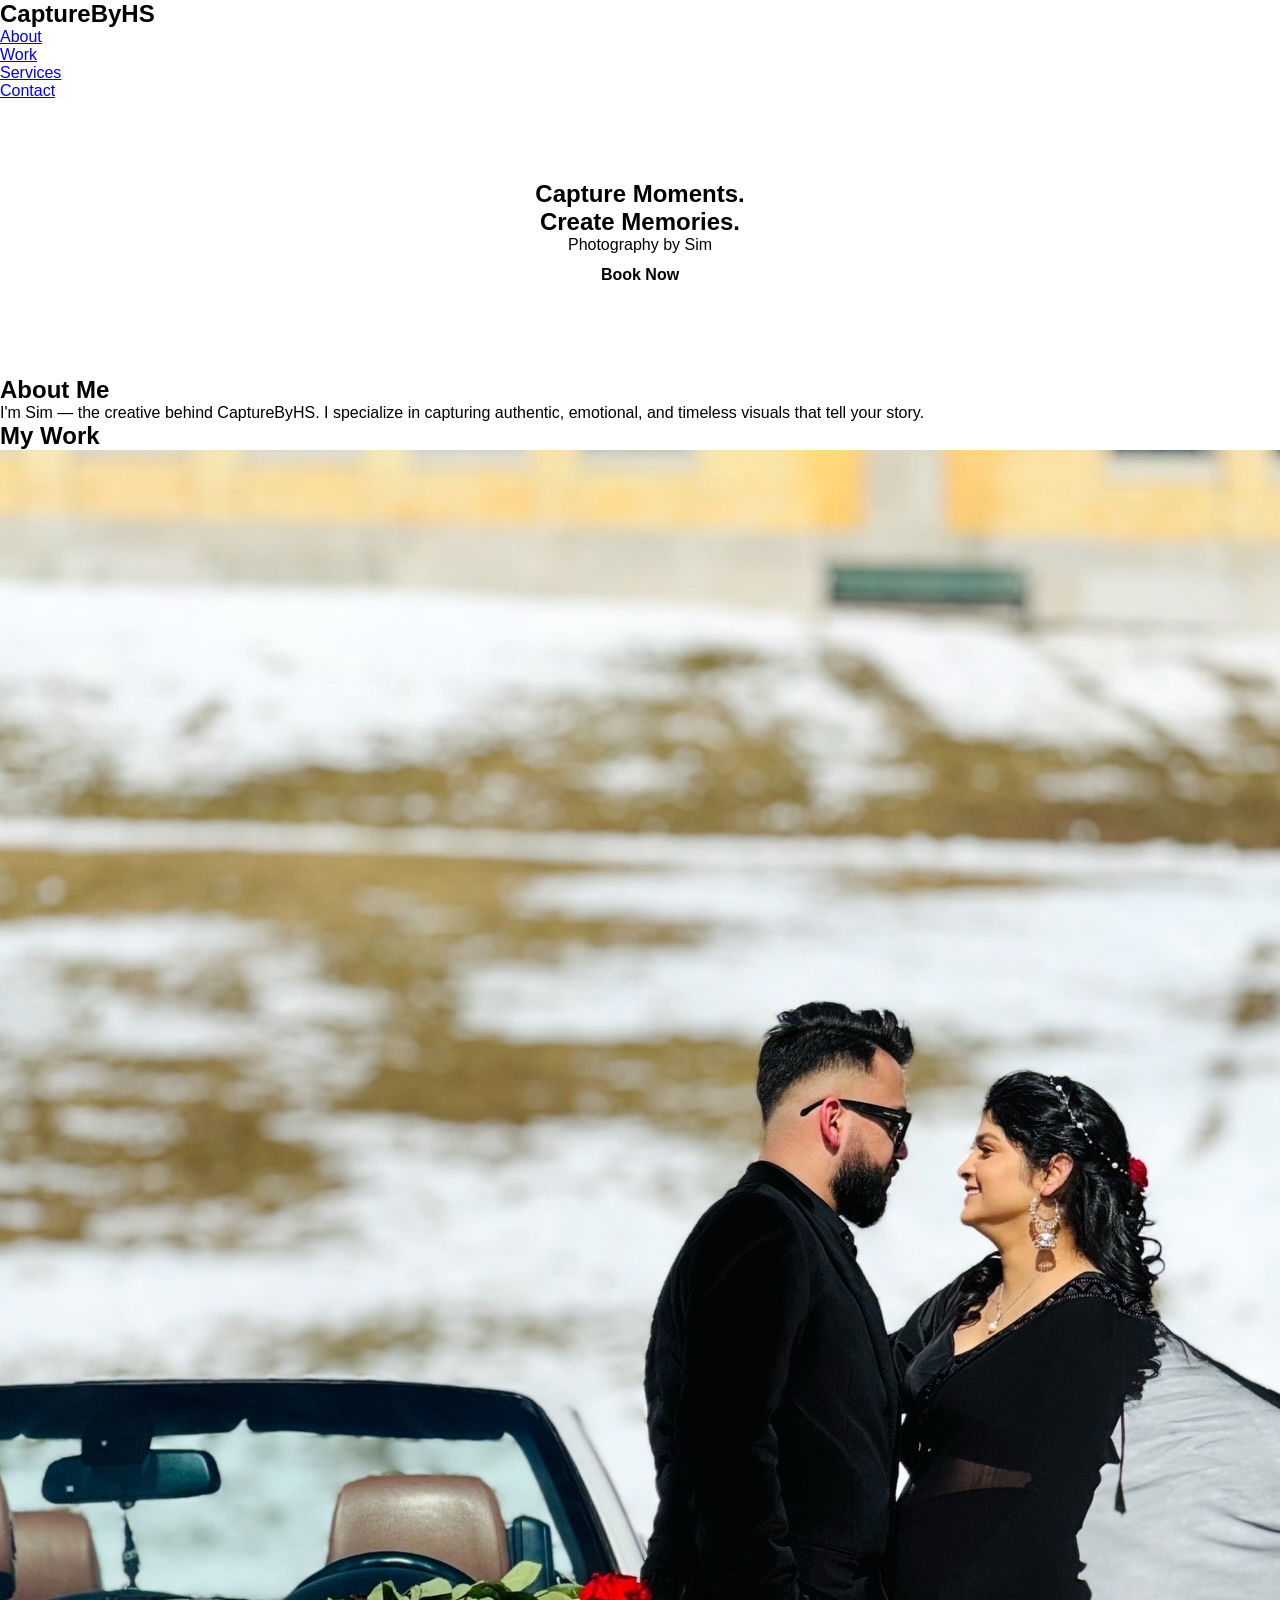
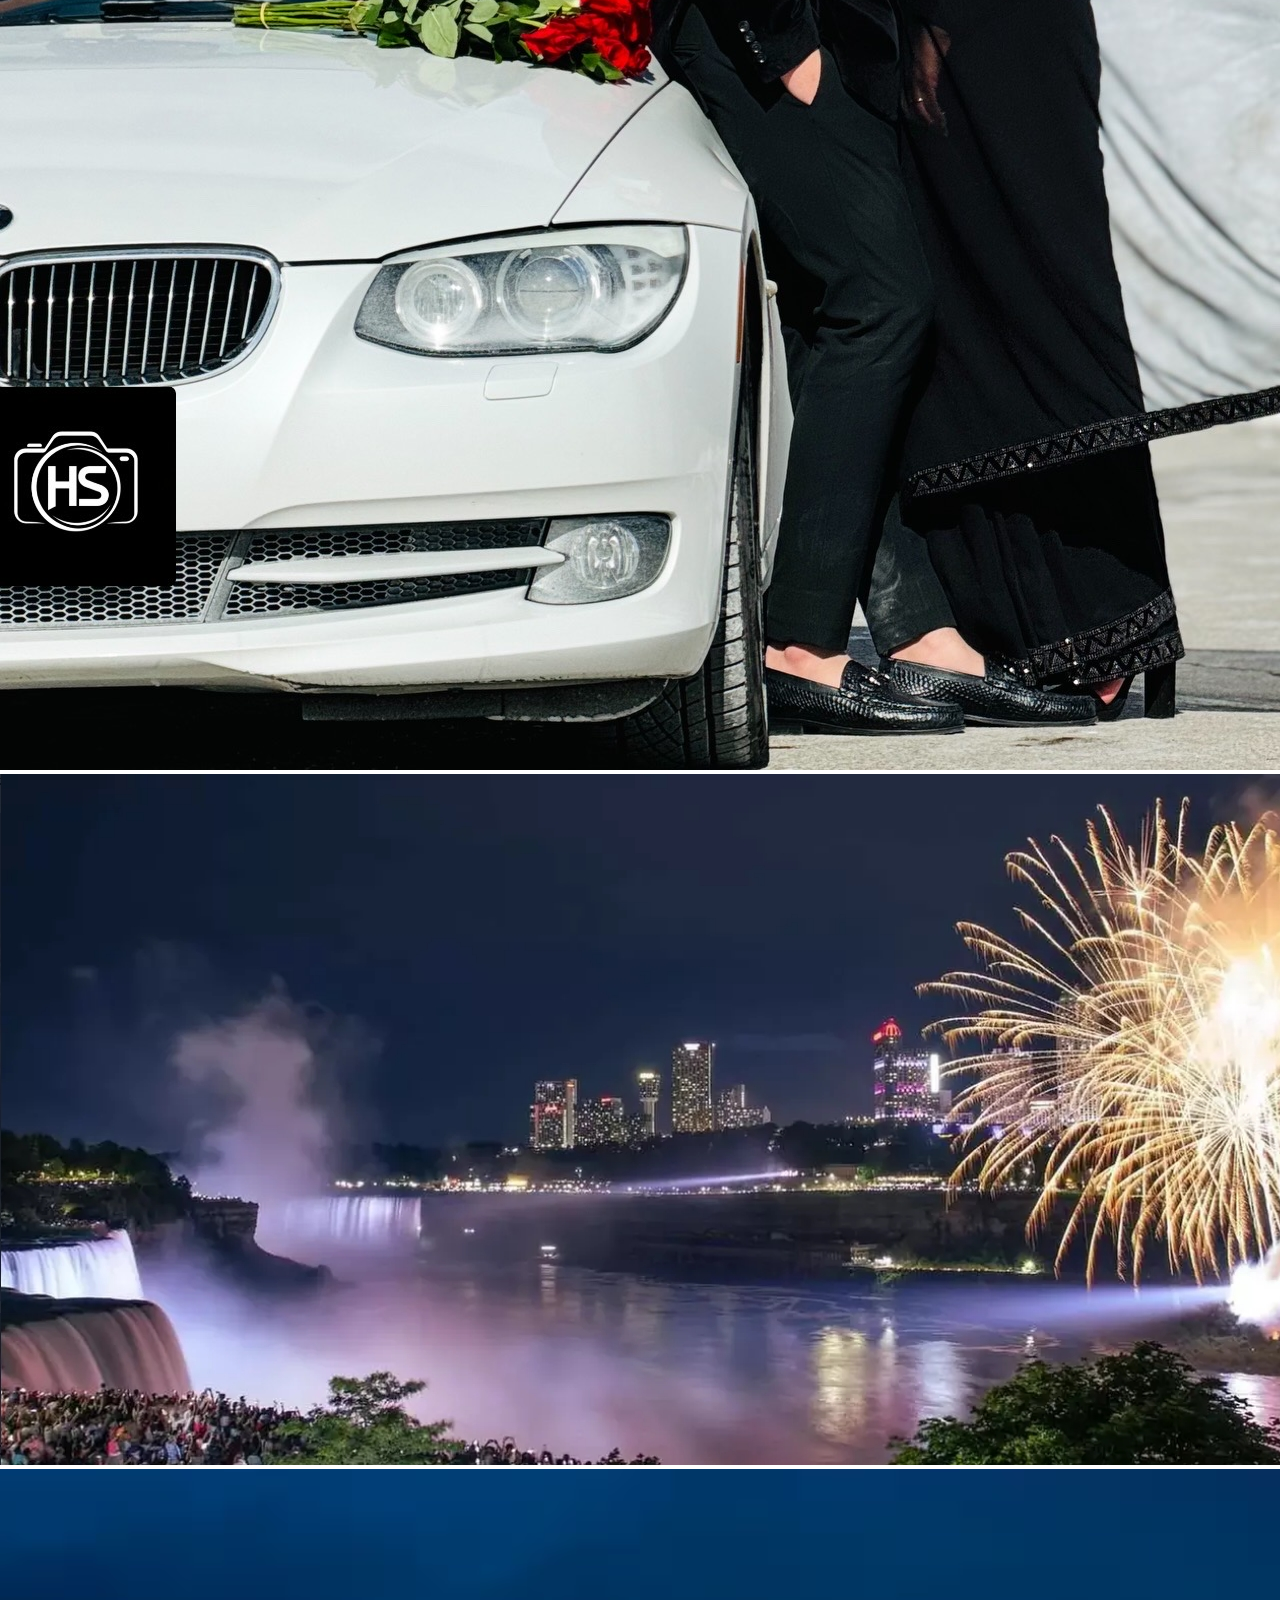
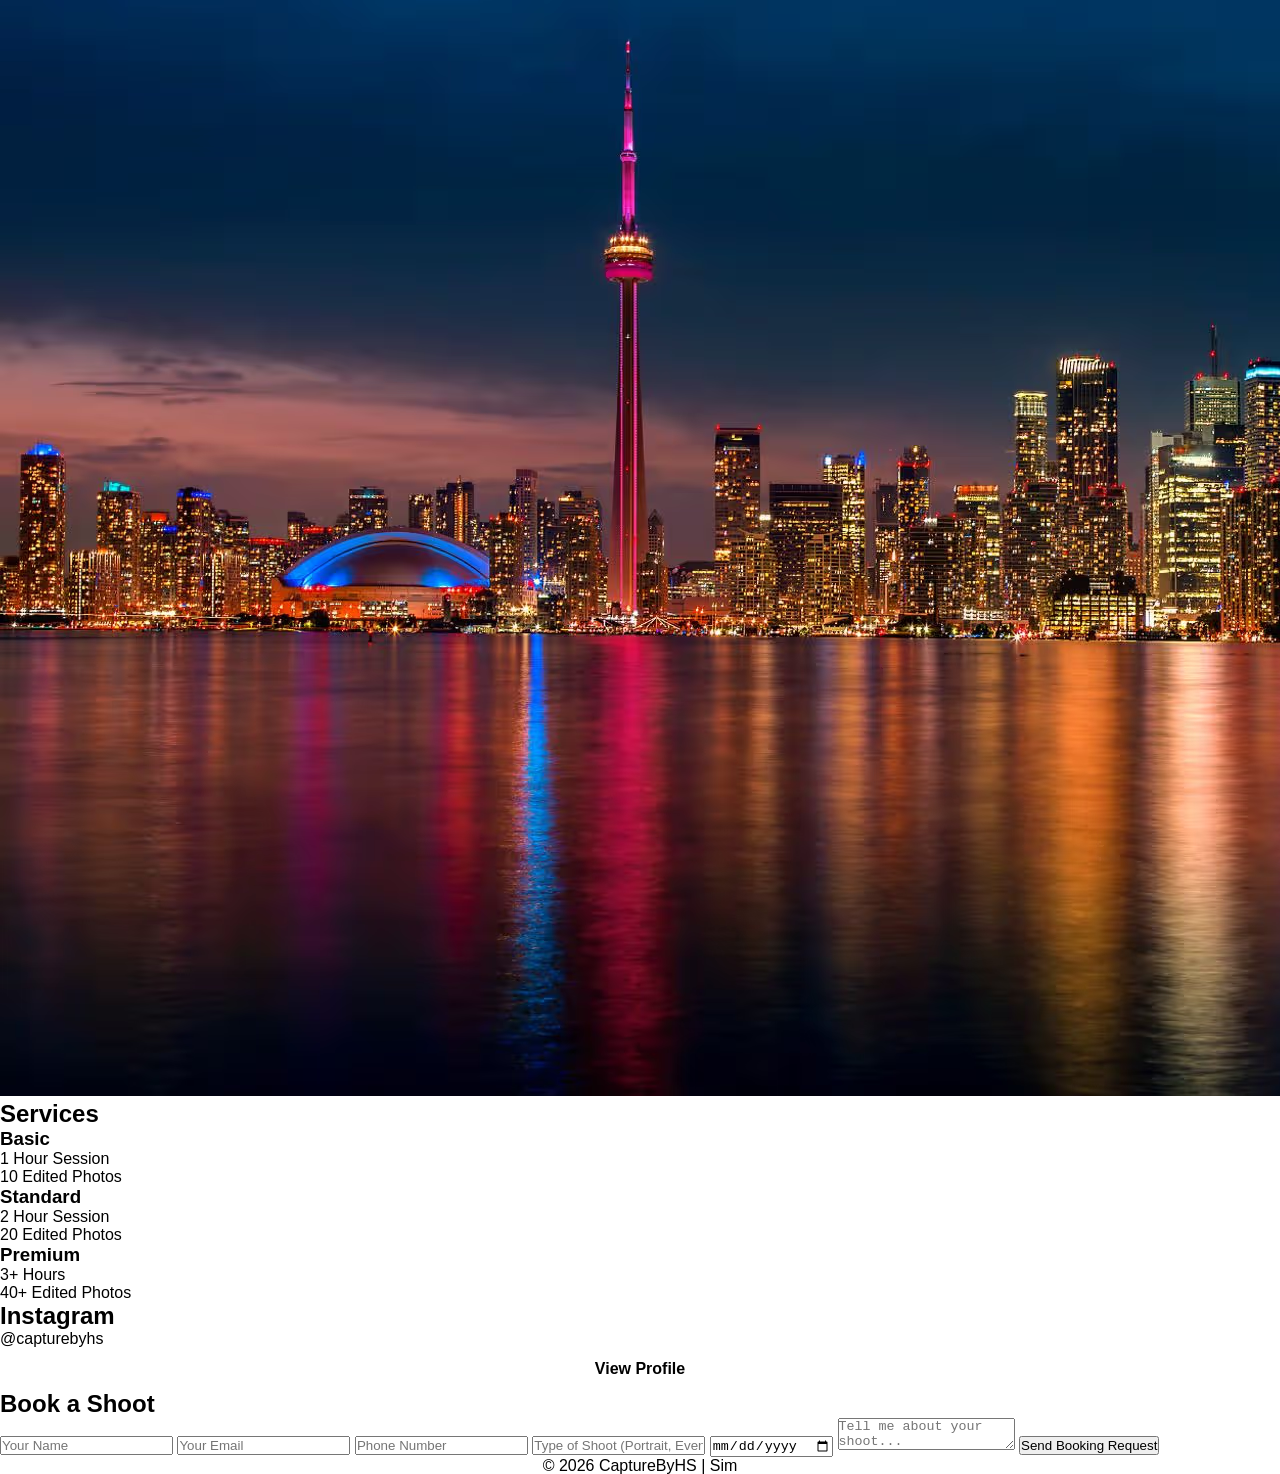
==== index.html @ 40a29a32 "Wrap buttons in divs for better layout Added button containers for 'Book Now' and 'View Profile' lin" ====
<!DOCTYPE html>
<html lang="en">
<head>
  <meta charset="UTF-8">
  <title>CaptureByHS | Sim</title>
  <meta name="viewport" content="width=device-width, initial-scale=1.0">

  <!-- Font -->
  <link href="https://fonts.googleapis.com/css2?family=Poppins:wght@300;500;700&display=swap" rel="stylesheet">

  <link rel="stylesheet" href="style.css">
</head>

<body>

<!-- NAV -->
<nav>
  <h1>CaptureByHS</h1>
  <ul>
    <li><a href="#about">About</a></li>
    <li><a href="#portfolio">Work</a></li>
    <li><a href="#services">Services</a></li>
    <li><a href="#contact">Contact</a></li>
  </ul>
</nav>

<!-- HERO -->
<section class="hero">
  <div class="overlay"></div>
  <div class="hero-content">
    <h2>Capture Moments.<br>Create Memories.</h2>
    <p>Photography by Sim</p>
    <div class="btn-center">
      <a href="#contact" class="btn">Book Now</a>
    </div>
  </div>
</section>

<!-- ABOUT -->
<section id="about" class="about fade-in">
  <h2>About Me</h2>
  <p>
    I'm Sim — the creative behind CaptureByHS. I specialize in capturing authentic, emotional, and timeless visuals that tell your story.
  </p>
</section>

<!-- PORTFOLIO -->
<section id="portfolio" class="portfolio fade-in">
  <h2>My Work</h2>
  <div class="grid">
    <img src="images/photo1.jpg" alt="Portfolio Photo 1">
    <img src="images/photo2.jpg" alt="Portfolio Photo 2">
    <img src="images/photo3.jpg" alt="Portfolio Photo 3">
  </div>
</section>

<!-- SERVICES -->
<section id="services" class="services fade-in">
  <h2>Services</h2>
  <div class="cards">
    <div class="card">
      <h3>Basic</h3>
      <p>1 Hour Session</p>
      <p>10 Edited Photos</p>
    </div>
    <div class="card">
      <h3>Standard</h3>
      <p>2 Hour Session</p>
      <p>20 Edited Photos</p>
    </div>
    <div class="card">
      <h3>Premium</h3>
      <p>3+ Hours</p>
      <p>40+ Edited Photos</p>
    </div>
  </div>
</section>

<!-- INSTAGRAM -->
<section class="instagram fade-in">
  <h2>Instagram</h2>
  <p>@capturebyhs</p>
  <div class="btn-center">
    <a href="https://instagram.com/capturebyhs" target="_blank" class="btn">View Profile</a>
  </div>
</section>

<!-- CONTACT -->
<section id="contact" class="contact fade-in">
  <h2>Book a Shoot</h2>

  <form action="https://formspree.io/f/xbdpwqol" method="POST">

    <input type="hidden" name="_subject" value="New Booking Request - CaptureByHS">

    <input type="text" name="name" placeholder="Your Name" required>

    <input type="email" name="email" placeholder="Your Email" required>

    <input type="tel" name="phone" placeholder="Phone Number">

    <input type="text" name="shoot_type" placeholder="Type of Shoot (Portrait, Event, etc.)">

    <input type="date" name="date">

    <textarea name="message" placeholder="Tell me about your shoot..." required></textarea>

    <button type="submit">Send Booking Request</button>

  </form>
</section>

<!-- FOOTER -->
<footer>
  <p>© 2026 CaptureByHS | Sim</p>
</footer>

<script src="script.js"></script>

</body>
</html>
---- style.css ----
/* RESET */
* {
  margin: 0;
  padding: 0;
  box-sizing: border-box;
}

/* BODY */
body {
  font-family: 'Signika', sans-serif;
  overflow-x: hidden;
}

/* SMOOTH FADE-IN */
.animate-fade-in {
  animation: fadeIn 0.8s ease forwards;
}

@keyframes fadeIn {
  from {
    opacity: 0;
    transform: translateY(15px);
  }
  to {
    opacity: 1;
    transform: translateY(0);
  }
}

/* GLOBAL CONTAINER FIX */
section {
  width: 100%;
}

/* FIX ALL BUTTONS */
a,
button {
  cursor: pointer;
}

/* PRIMARY BUTTON STYLE */
.btn {
  display: inline-flex;
  align-items: center;
  justify-content: center;

  padding: 12px 28px;
  border-radius: 999px;

  background: white;
  color: black;

  font-weight: 600;
  text-decoration: none;

  transition: all 0.25s ease;
}

/* BUTTON HOVER */
.btn:hover {
  background: #e5e5e5;
  transform: scale(1.05);
}

/* BUTTON CLICK */
.btn:active {
  transform: scale(0.95);
}

/* CENTER BUTTON WRAPPER */
.btn-center {
  display: flex;
  justify-content: center;
  align-items: center;
  width: 100%;
}

/* HERO SECTION FIX */
.hero {
  text-align: center;
  padding: 80px 20px;

  display: flex;
  flex-direction: column;
  align-items: center;
}

/* NAVBAR FIX */
header {
  width: 100%;
}

/* NAV LINKS */
nav a {
  transition: 0.3s;
}

nav a:hover {
  opacity: 0.7;
}

/* IMAGE HOVER EFFECT (PORTFOLIO) */
img {
  transition: transform 0.4s ease, opacity 0.3s ease;
}

img:hover {
  transform: scale(1.05);
}

/* GALLERY FIX */
.gallery img {
  width: 100%;
  height: 100%;
  object-fit: cover;
}

/* FIX FLEX WRAPPING ISSUES */
.flex-wrap-fix {
  display: flex;
  flex-wrap: wrap;
  width: 100%;
}

/* FOOTER */
footer {
  text-align: center;
}

/* MOBILE FIXES */
@media (max-width: 768px) {
  .hero {
    padding: 60px 15px;
  }

  h1 {
    font-size: 28px;
  }

  h2 {
    font-size: 24px;
  }

  .btn {
    width: auto;
    padding: 10px 20px;
  }
}
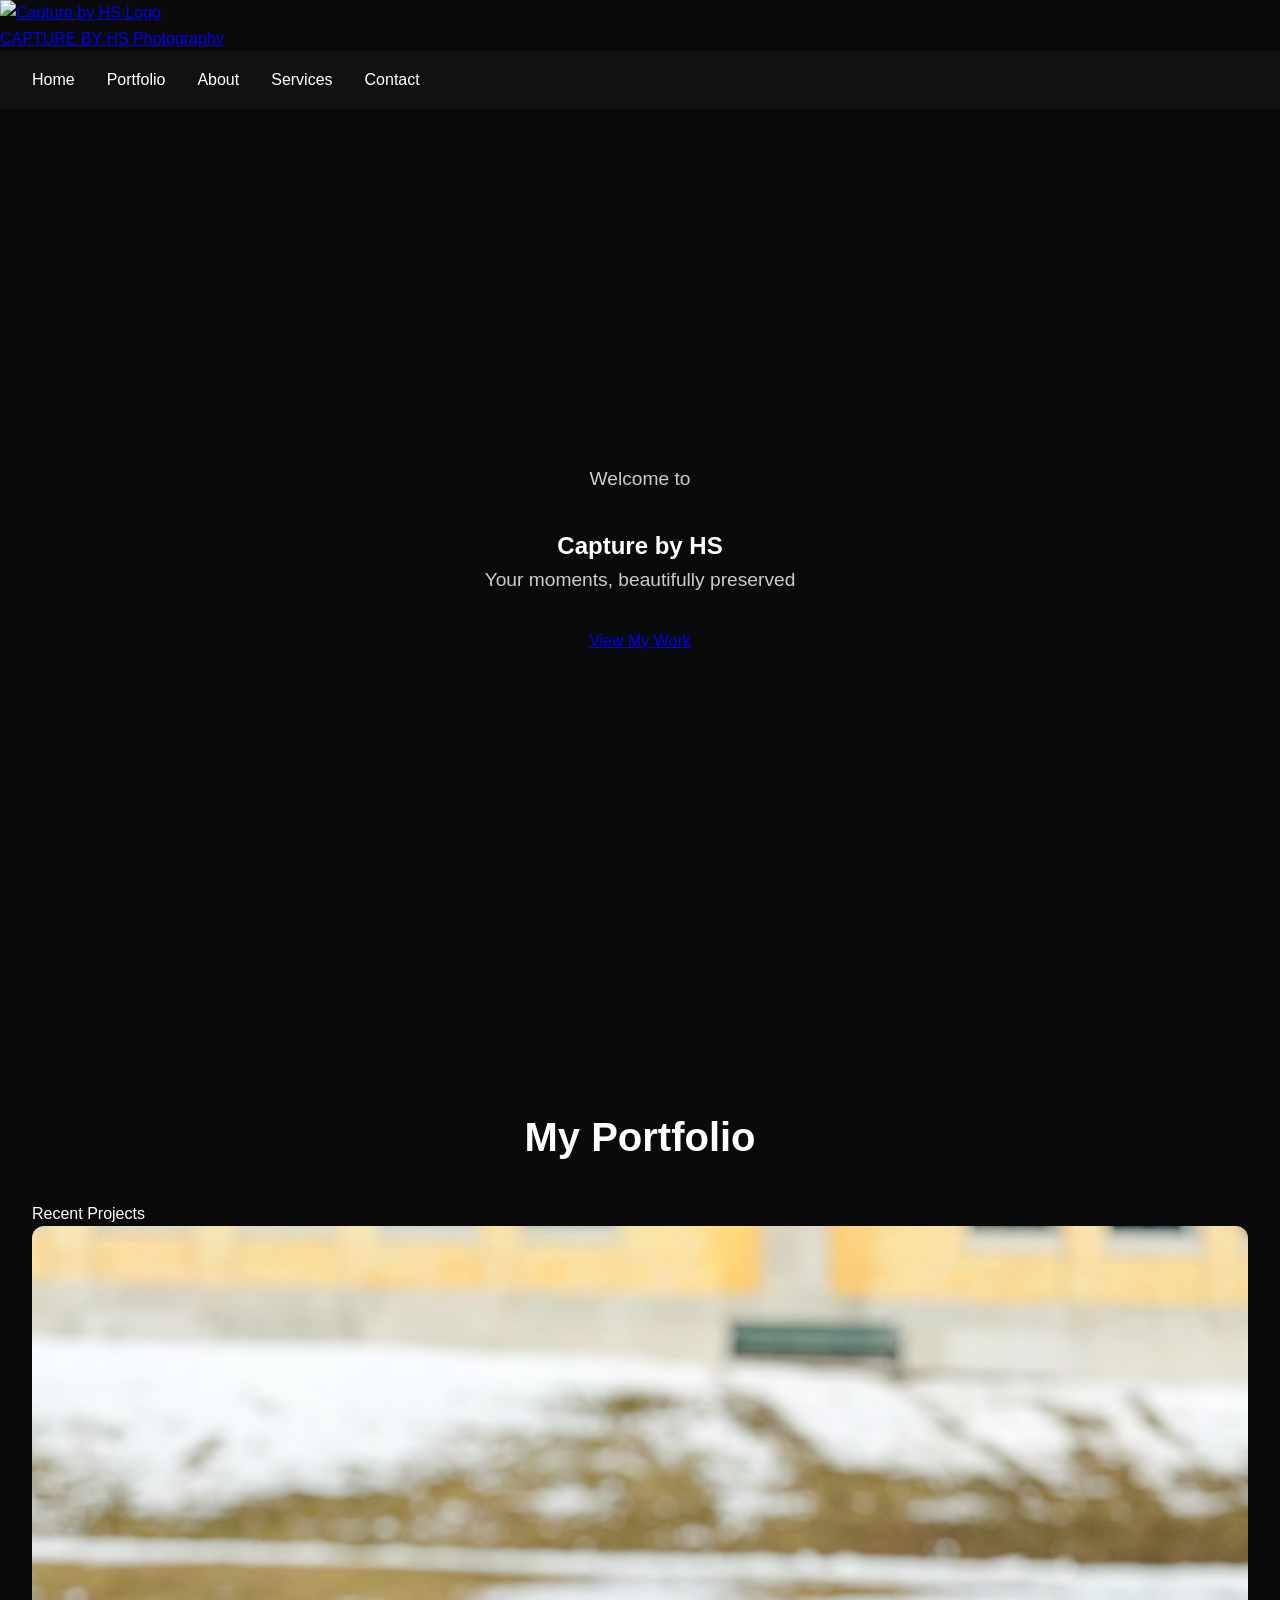
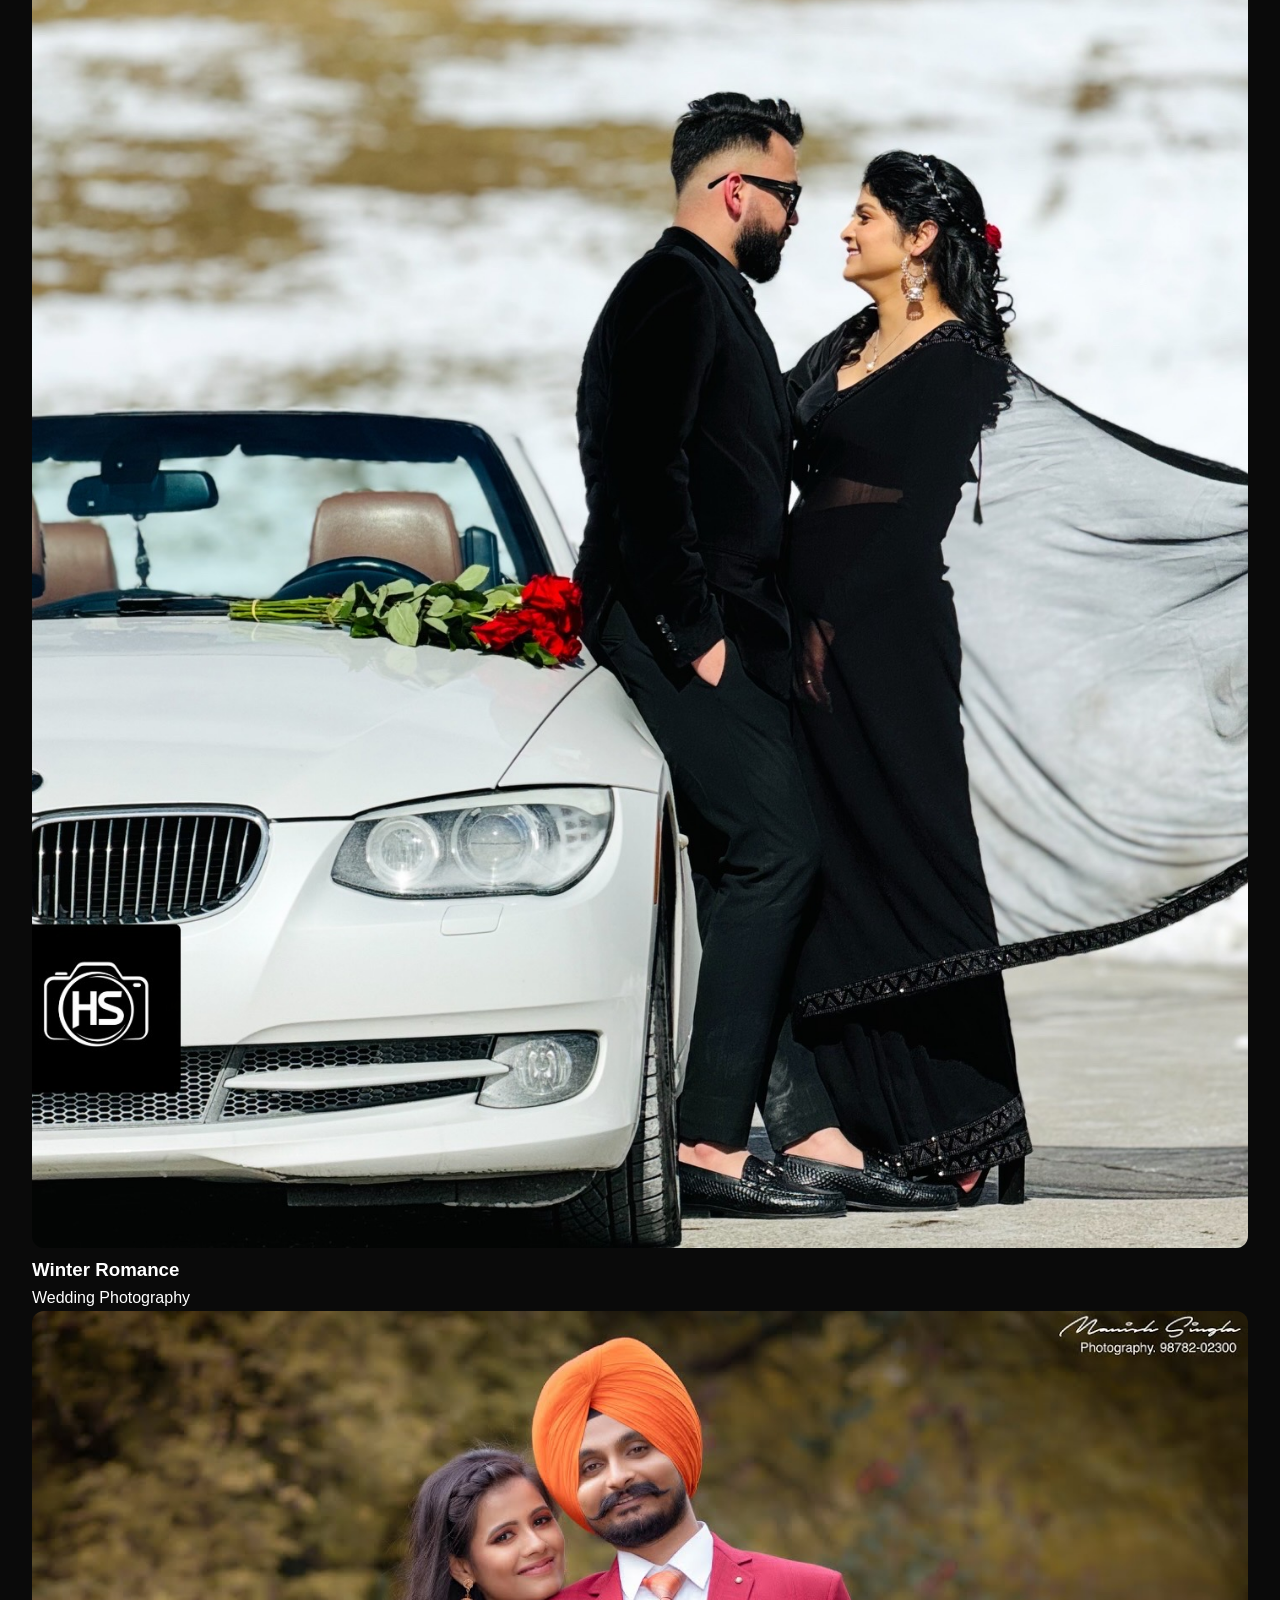
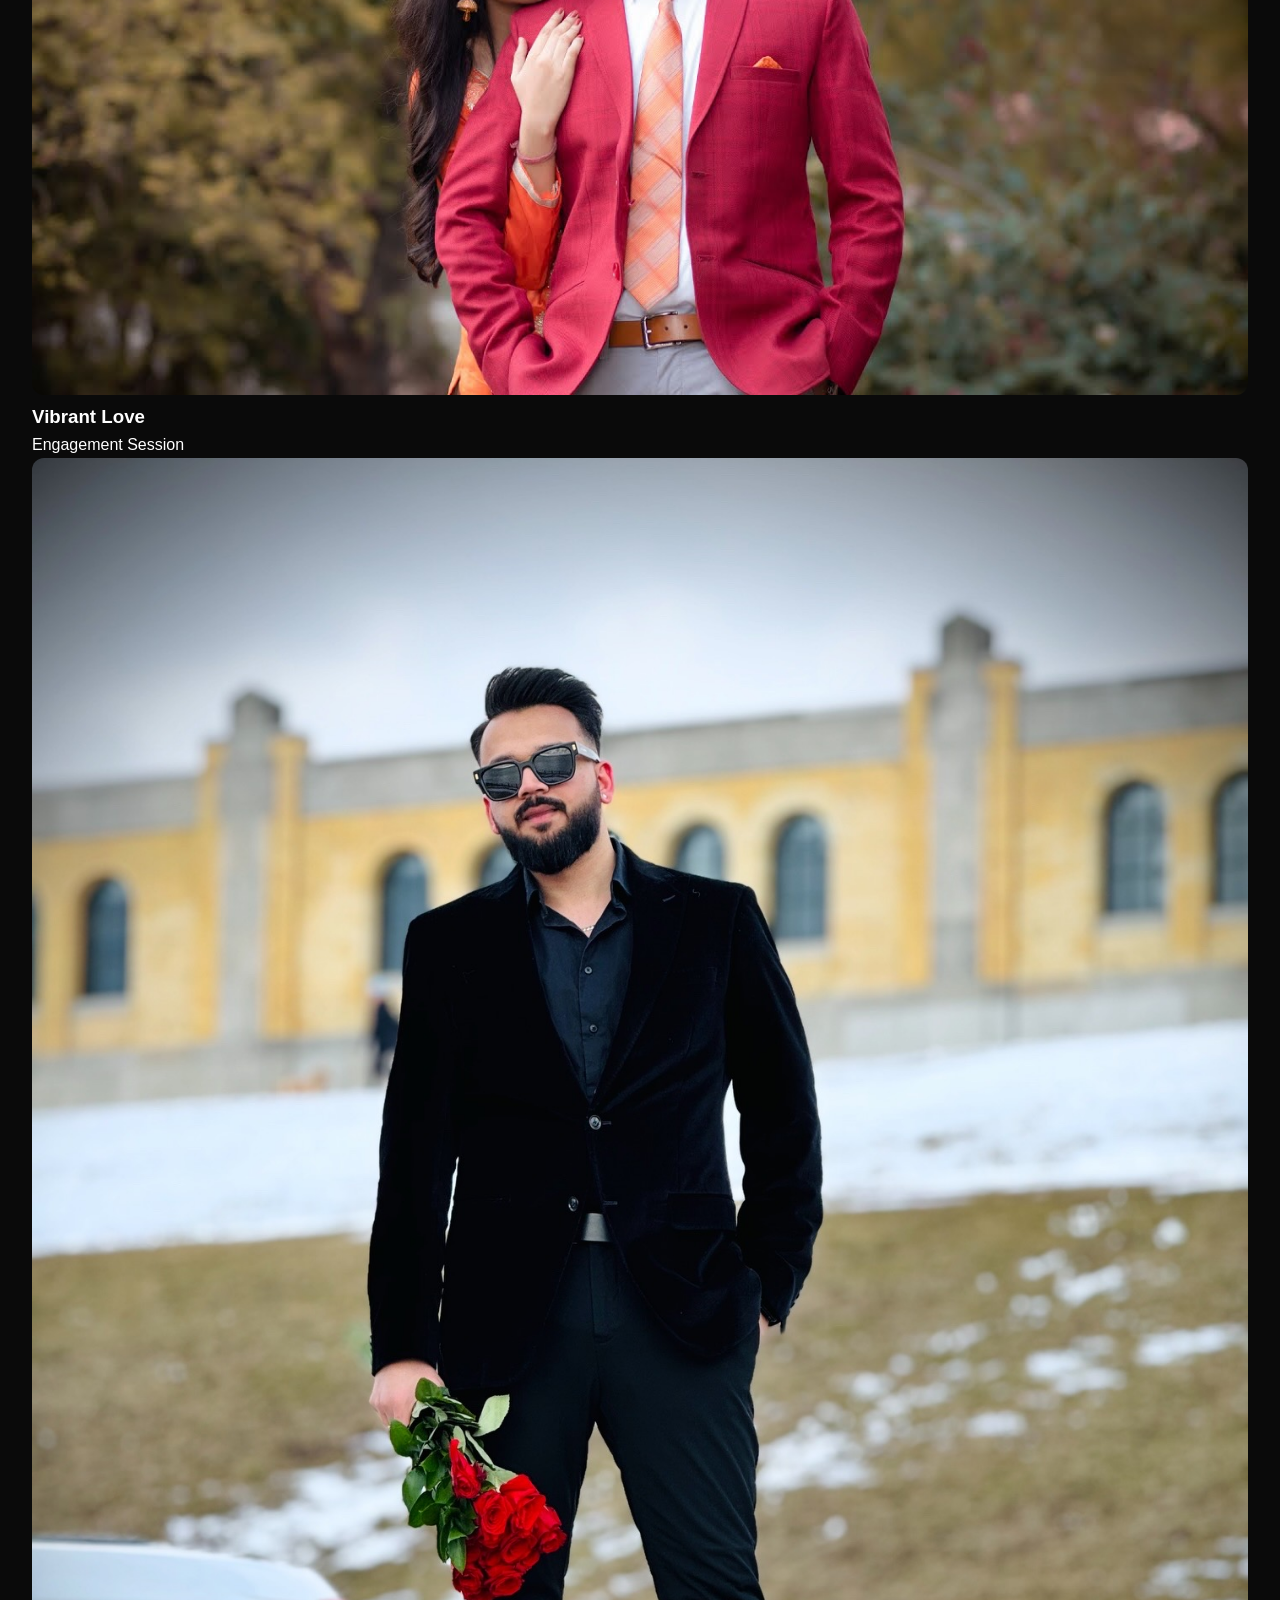
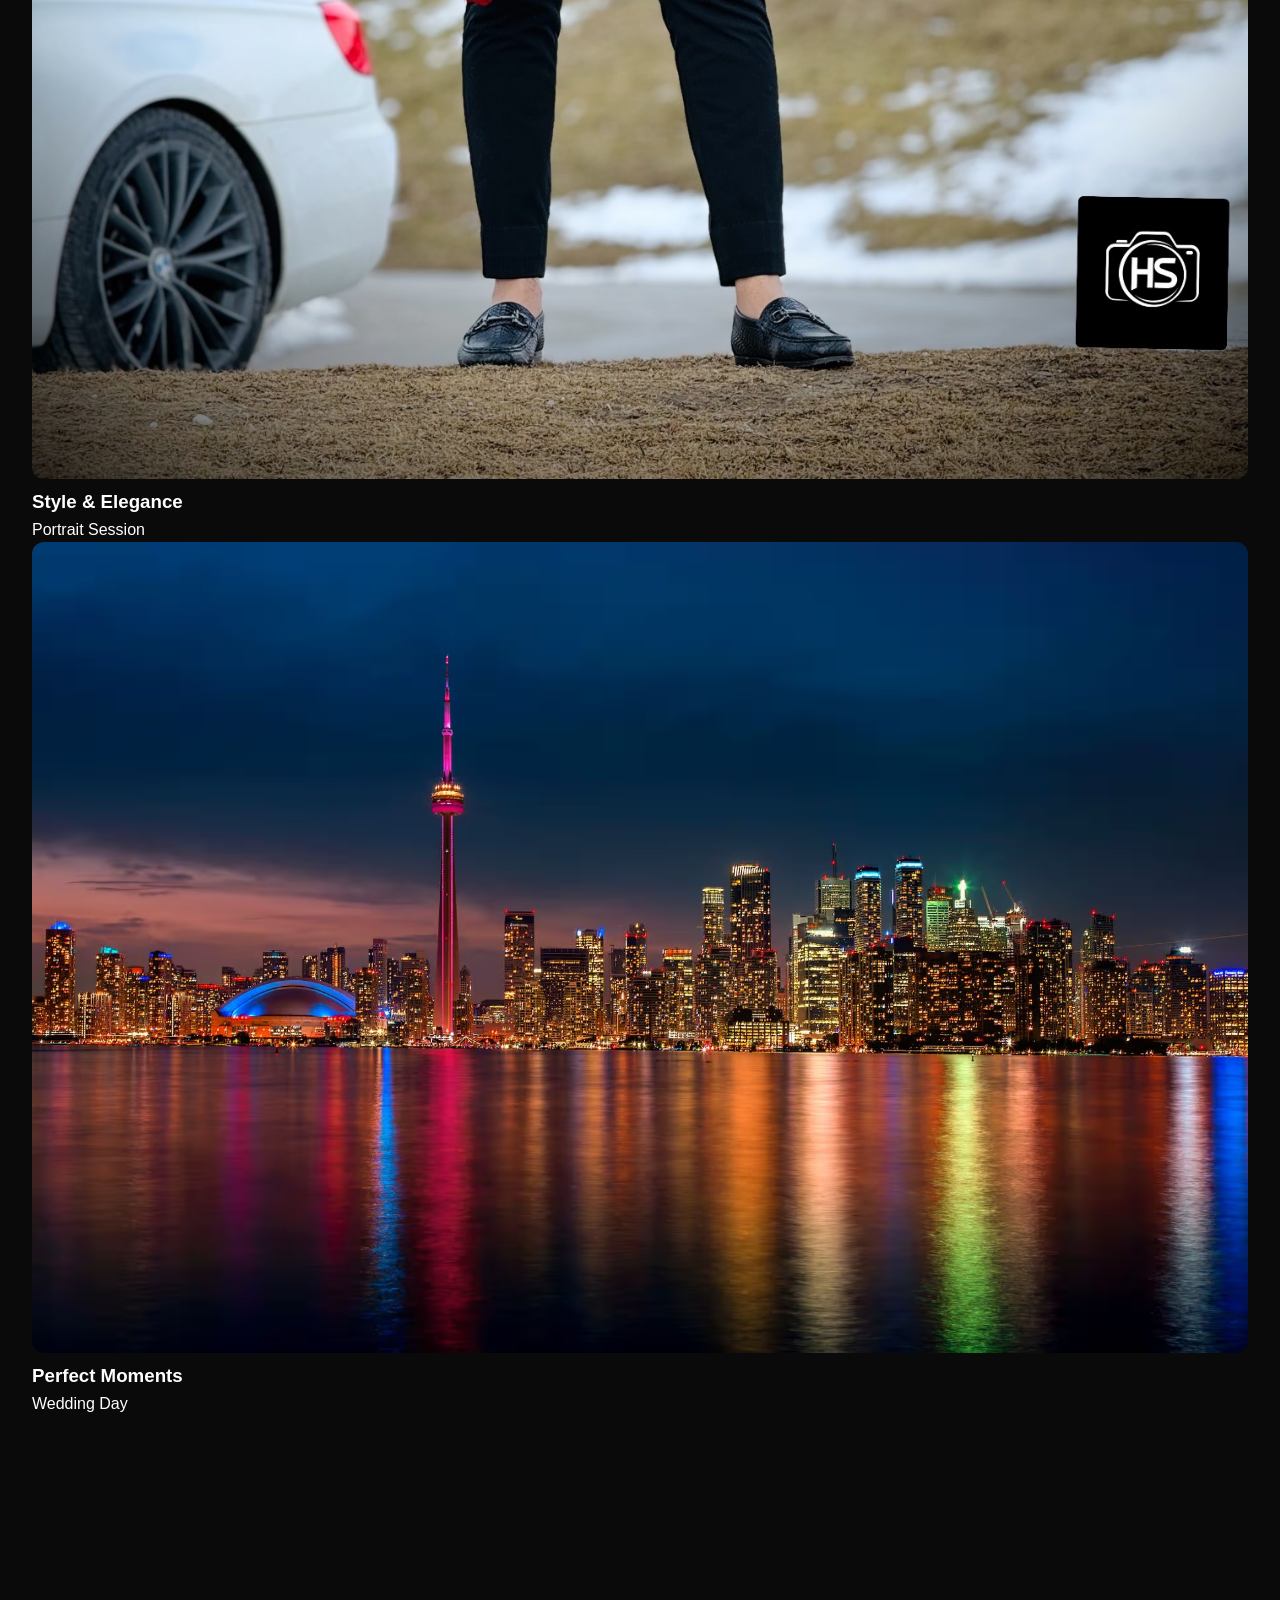
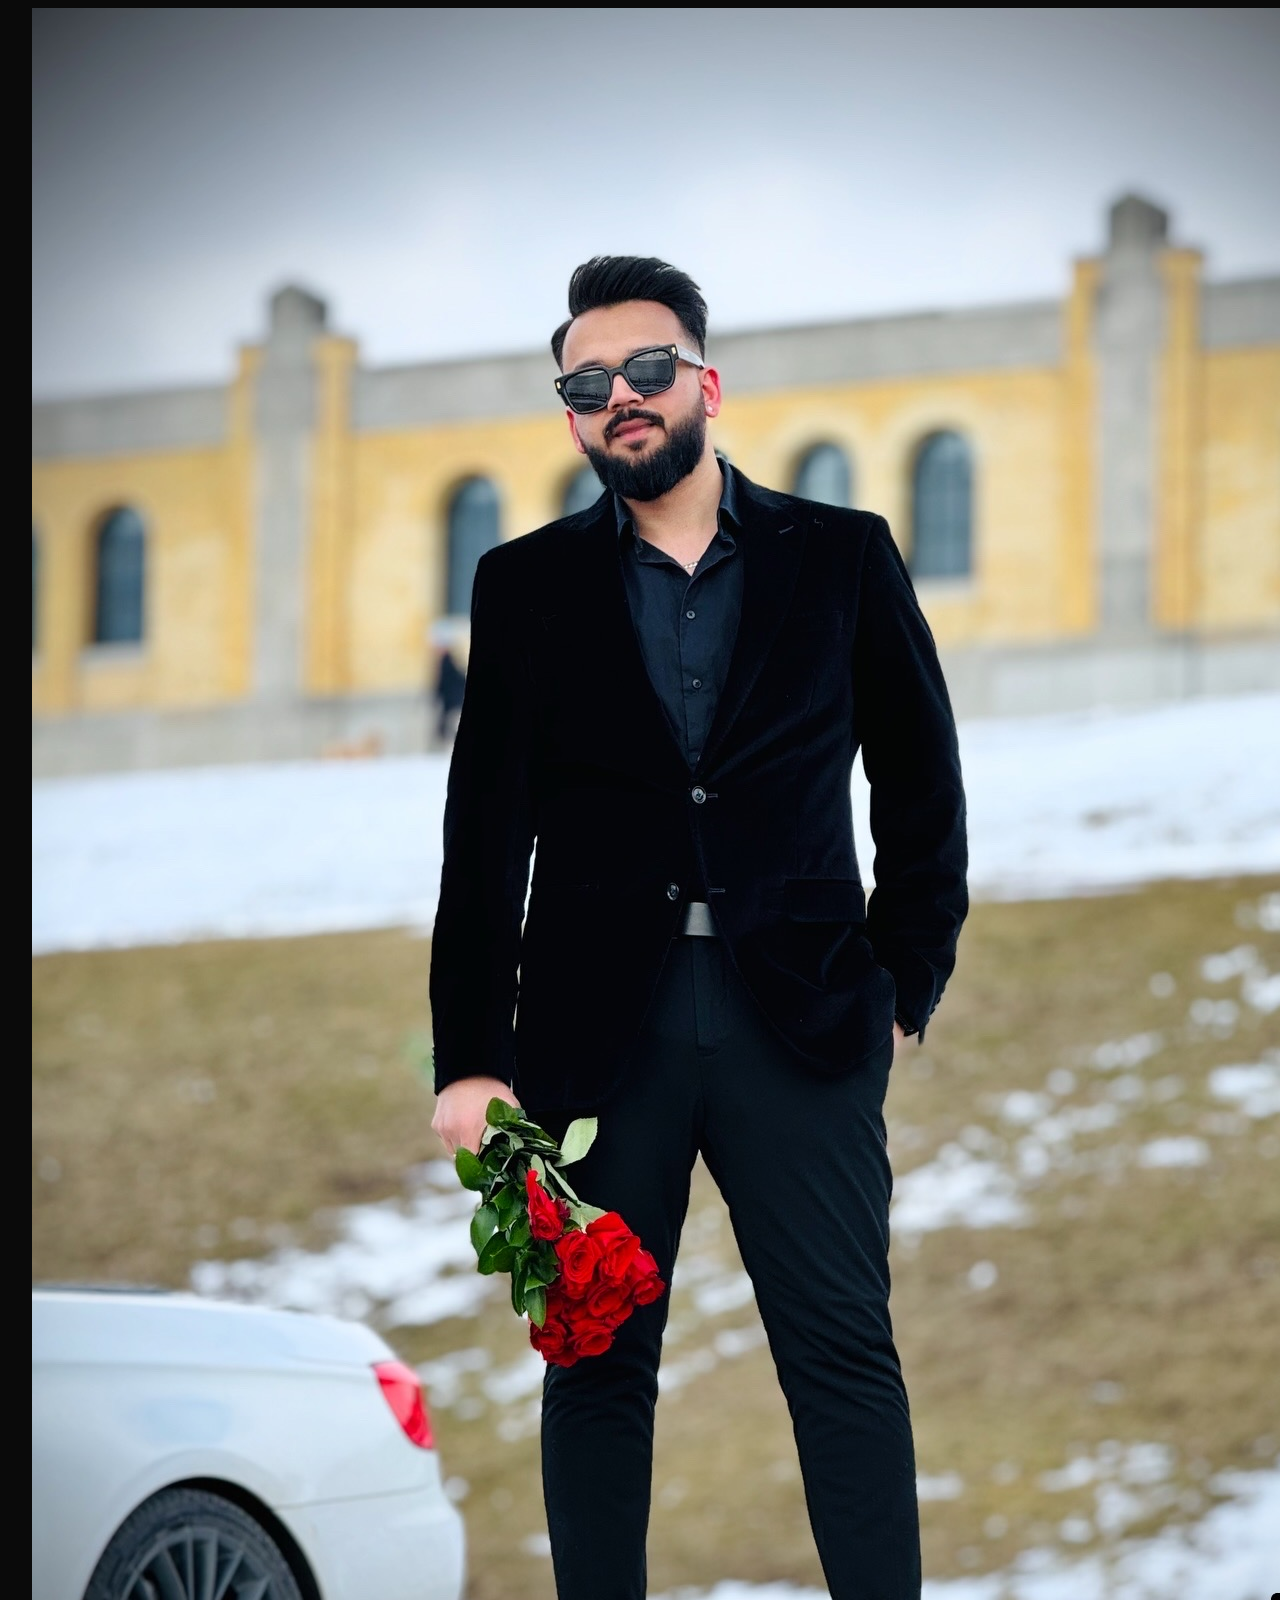
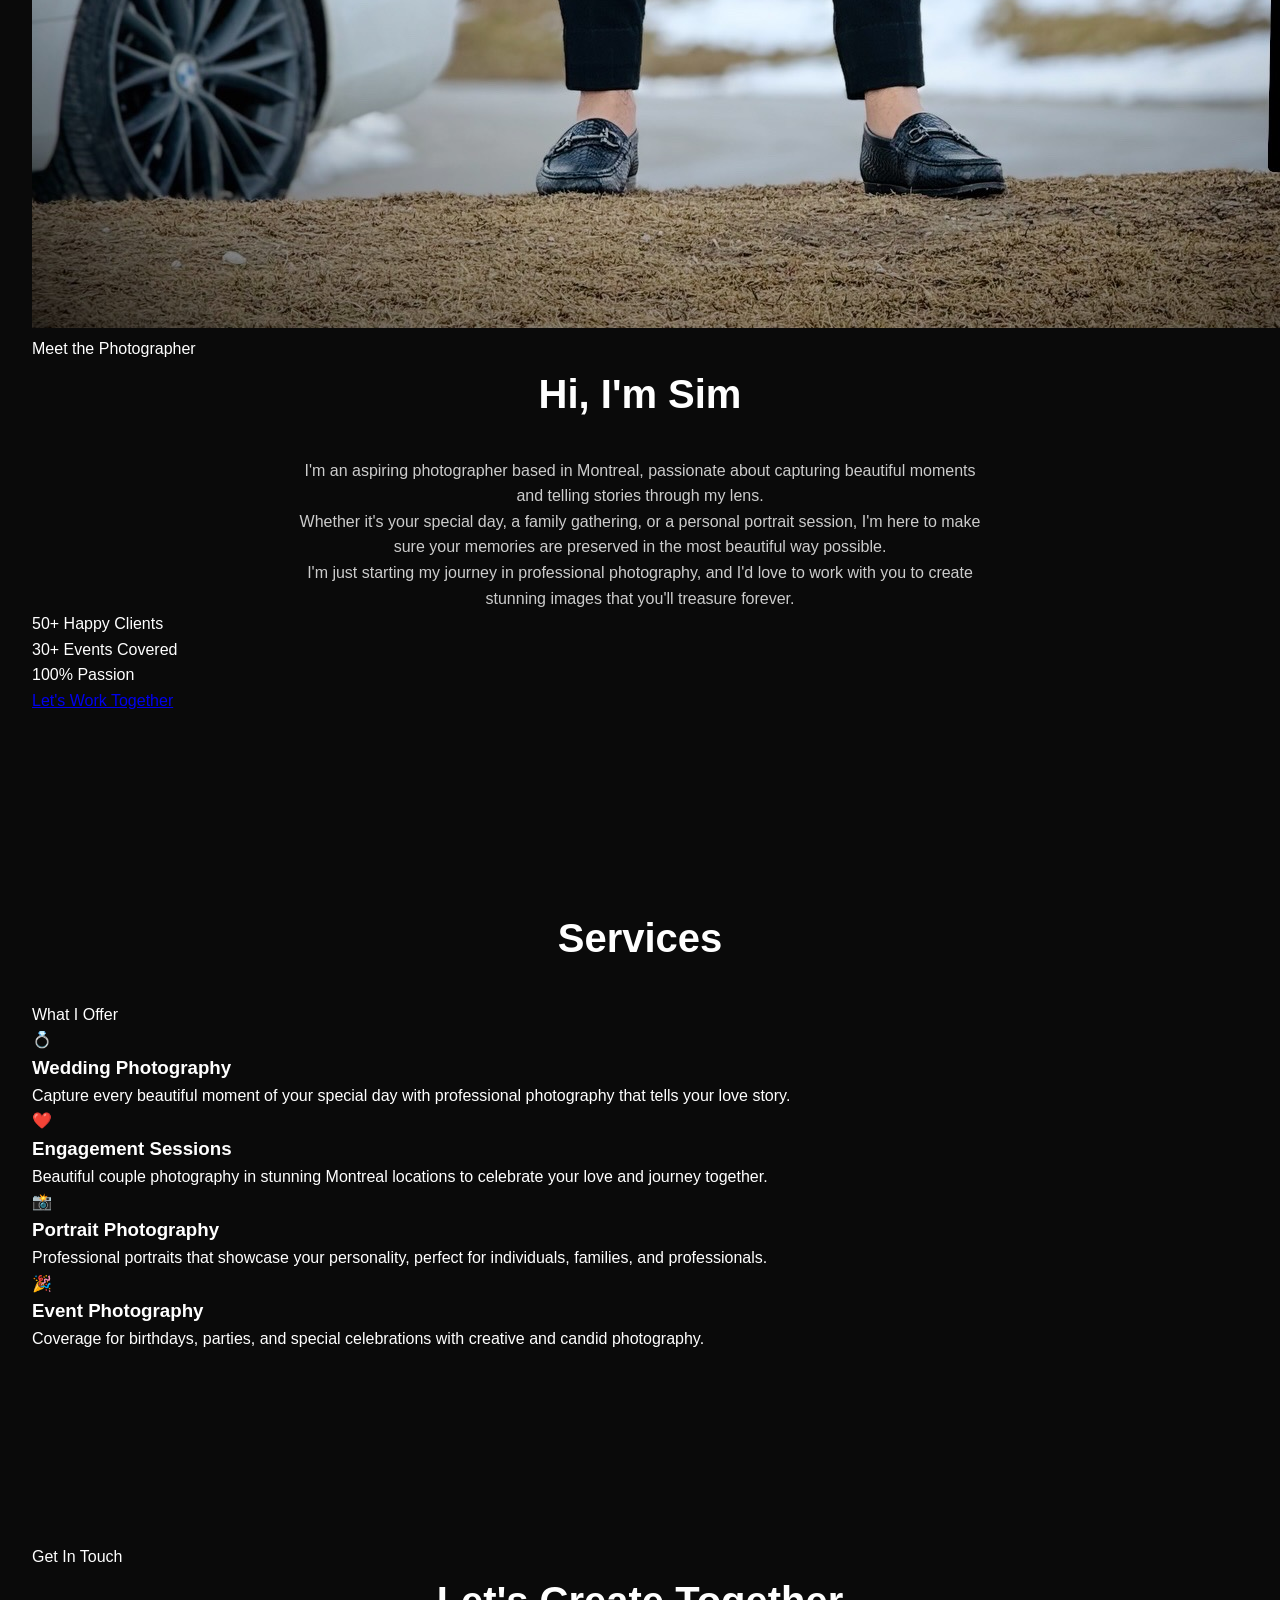
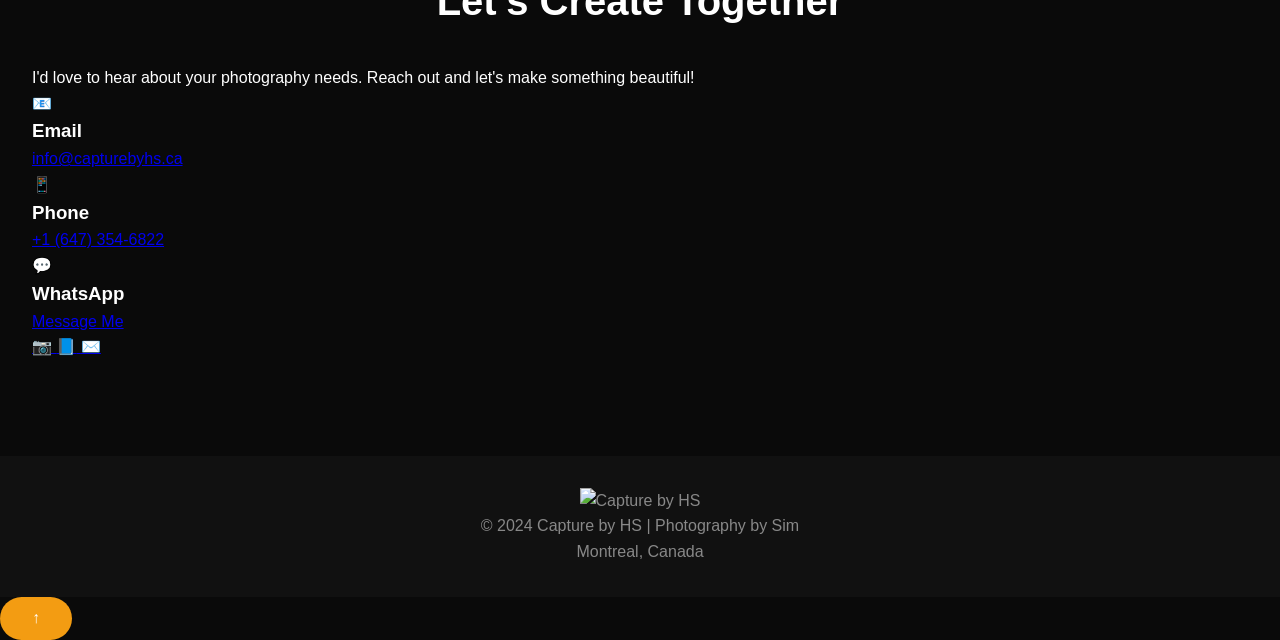
==== commit ef4efa80: "Revamp index.html for photography website Updated the HTML structure and content for the photography" ====
--- a/index.html
+++ b/index.html
@@ -1,121 +1,223 @@
 <!DOCTYPE html>
 <html lang="en">
 <head>
-  <meta charset="UTF-8">
-  <title>CaptureByHS | Sim</title>
-  <meta name="viewport" content="width=device-width, initial-scale=1.0">
-
-  <!-- Font -->
-  <link href="https://fonts.googleapis.com/css2?family=Poppins:wght@300;500;700&display=swap" rel="stylesheet">
-
-  <link rel="stylesheet" href="style.css">
+    <meta charset="UTF-8">
+    <meta name="viewport" content="width=device-width, initial-scale=1.0">
+    <meta name="description" content="Capture by HS - Professional Photography by Sim in Montreal. Specializing in weddings, portraits, and events.">
+    <title>Capture by HS | Photography by Sim</title>
+    
+    <!-- Fonts -->
+    <link rel="preconnect" href="https://fonts.googleapis.com">
+    <link rel="preconnect" href="https://fonts.gstatic.com" crossorigin>
+    <link href="https://fonts.googleapis.com/css2?family=Cormorant+Garamond:wght@300;400;600&family=Montserrat:wght@300;400;500&display=swap" rel="stylesheet">
+    
+    <!-- Stylesheet -->
+    <link rel="stylesheet" href="style.css">
 </head>
-
 <body>
-
-<!-- NAV -->
-<nav>
-  <h1>CaptureByHS</h1>
-  <ul>
-    <li><a href="#about">About</a></li>
-    <li><a href="#portfolio">Work</a></li>
-    <li><a href="#services">Services</a></li>
-    <li><a href="#contact">Contact</a></li>
-  </ul>
-</nav>
-
-<!-- HERO -->
-<section class="hero">
-  <div class="overlay"></div>
-  <div class="hero-content">
-    <h2>Capture Moments.<br>Create Memories.</h2>
-    <p>Photography by Sim</p>
-    <div class="btn-center">
-      <a href="#contact" class="btn">Book Now</a>
-    </div>
-  </div>
-</section>
-
-<!-- ABOUT -->
-<section id="about" class="about fade-in">
-  <h2>About Me</h2>
-  <p>
-    I'm Sim — the creative behind CaptureByHS. I specialize in capturing authentic, emotional, and timeless visuals that tell your story.
-  </p>
-</section>
-
-<!-- PORTFOLIO -->
-<section id="portfolio" class="portfolio fade-in">
-  <h2>My Work</h2>
-  <div class="grid">
-    <img src="images/photo1.jpg" alt="Portfolio Photo 1">
-    <img src="images/photo2.jpg" alt="Portfolio Photo 2">
-    <img src="images/photo3.jpg" alt="Portfolio Photo 3">
-  </div>
-</section>
-
-<!-- SERVICES -->
-<section id="services" class="services fade-in">
-  <h2>Services</h2>
-  <div class="cards">
-    <div class="card">
-      <h3>Basic</h3>
-      <p>1 Hour Session</p>
-      <p>10 Edited Photos</p>
-    </div>
-    <div class="card">
-      <h3>Standard</h3>
-      <p>2 Hour Session</p>
-      <p>20 Edited Photos</p>
-    </div>
-    <div class="card">
-      <h3>Premium</h3>
-      <p>3+ Hours</p>
-      <p>40+ Edited Photos</p>
-    </div>
-  </div>
-</section>
-
-<!-- INSTAGRAM -->
-<section class="instagram fade-in">
-  <h2>Instagram</h2>
-  <p>@capturebyhs</p>
-  <div class="btn-center">
-    <a href="https://instagram.com/capturebyhs" target="_blank" class="btn">View Profile</a>
-  </div>
-</section>
-
-<!-- CONTACT -->
-<section id="contact" class="contact fade-in">
-  <h2>Book a Shoot</h2>
-
-  <form action="https://formspree.io/f/xbdpwqol" method="POST">
-
-    <input type="hidden" name="_subject" value="New Booking Request - CaptureByHS">
-
-    <input type="text" name="name" placeholder="Your Name" required>
-
-    <input type="email" name="email" placeholder="Your Email" required>
-
-    <input type="tel" name="phone" placeholder="Phone Number">
-
-    <input type="text" name="shoot_type" placeholder="Type of Shoot (Portrait, Event, etc.)">
-
-    <input type="date" name="date">
-
-    <textarea name="message" placeholder="Tell me about your shoot..." required></textarea>
-
-    <button type="submit">Send Booking Request</button>
-
-  </form>
-</section>
-
-<!-- FOOTER -->
-<footer>
-  <p>© 2026 CaptureByHS | Sim</p>
-</footer>
-
-<script src="script.js"></script>
-
+    <!-- Header / Navigation -->
+    <header id="header">
+        <a href="#home" class="logo-container">
+            <img src="Logo.jpg" alt="Capture by HS Logo" class="logo-img">
+            <div class="logo-text">
+                <span class="brand">CAPTURE BY HS</span>
+                <span class="tagline">Photography</span>
+            </div>
+        </a>
+        
+        <nav id="nav">
+            <ul>
+                <li><a href="#home">Home</a></li>
+                <li><a href="#portfolio">Portfolio</a></li>
+                <li><a href="#about">About</a></li>
+                <li><a href="#services">Services</a></li>
+                <li><a href="#contact">Contact</a></li>
+            </ul>
+        </nav>
+        
+        <!-- Mobile Menu Toggle -->
+        <div class="menu-toggle" id="menuToggle">
+            <span></span>
+            <span></span>
+            <span></span>
+        </div>
+    </header>
+
+    <!-- Hero Section -->
+    <section id="home" class="hero">
+        <div class="hero-overlay"></div>
+        <div class="hero-content">
+            <p class="subtitle fade-in">Welcome to</p>
+            <h1 class="fade-in-up">Capture by HS</h1>
+            <p class="description fade-in-up">Your moments, beautifully preserved</p>
+            <a href="#portfolio" class="cta-button fade-in-up">View My Work</a>
+        </div>
+    </section>
+
+    <!-- Portfolio Section -->
+    <section id="portfolio" class="portfolio">
+        <div class="section-header">
+            <h2 class="section-title">My Portfolio</h2>
+            <p class="section-subtitle">Recent Projects</p>
+        </div>
+        
+        <div class="portfolio-grid">
+            <div class="portfolio-item" data-category="wedding">
+                <img src="photo1.jpg" alt="Winter Wedding Photography">
+                <div class="portfolio-overlay">
+                    <h3>Winter Romance</h3>
+                    <p>Wedding Photography</p>
+                </div>
+            </div>
+            
+            <div class="portfolio-item" data-category="engagement">
+                <img src="photo2.jpg" alt="Engagement Photography">
+                <div class="portfolio-overlay">
+                    <h3>Vibrant Love</h3>
+                    <p>Engagement Session</p>
+                </div>
+            </div>
+            
+            <div class="portfolio-item" data-category="portrait">
+                <img src="photo4.jpg" alt="Portrait Photography">
+                <div class="portfolio-overlay">
+                    <h3>Style & Elegance</h3>
+                    <p>Portrait Session</p>
+                </div>
+            </div>
+            
+            <div class="portfolio-item" data-category="wedding">
+                <img src="photo3.jpg" alt="Wedding Photography">
+                <div class="portfolio-overlay">
+                    <h3>Perfect Moments</h3>
+                    <p>Wedding Day</p>
+                </div>
+            </div>
+        </div>
+    </section>
+
+    <!-- About Section -->
+    <section id="about" class="about">
+        <div class="about-image-wrapper">
+            <div class="about-image">
+                <img src="photo4.jpg" alt="Sim - Professional Photographer">
+            </div>
+        </div>
+        
+        <div class="about-content">
+            <span class="highlight">Meet the Photographer</span>
+            <h2>Hi, I'm Sim</h2>
+            <p>I'm an aspiring photographer based in Montreal, passionate about capturing beautiful moments and telling stories through my lens.</p>
+            <p>Whether it's your special day, a family gathering, or a personal portrait session, I'm here to make sure your memories are preserved in the most beautiful way possible.</p>
+            <p>I'm just starting my journey in professional photography, and I'd love to work with you to create stunning images that you'll treasure forever.</p>
+            
+            <div class="stats">
+                <div class="stat">
+                    <span class="stat-number">50+</span>
+                    <span class="stat-label">Happy Clients</span>
+                </div>
+                <div class="stat">
+                    <span class="stat-number">30+</span>
+                    <span class="stat-label">Events Covered</span>
+                </div>
+                <div class="stat">
+                    <span class="stat-number">100%</span>
+                    <span class="stat-label">Passion</span>
+                </div>
+            </div>
+            
+            <a href="#contact" class="cta-button">Let's Work Together</a>
+        </div>
+    </section>
+
+    <!-- Services Section -->
+    <section id="services" class="services">
+        <div class="section-header">
+            <h2 class="section-title">Services</h2>
+            <p class="section-subtitle">What I Offer</p>
+        </div>
+        
+        <div class="services-grid">
+            <div class="service-card">
+                <div class="service-icon">💍</div>
+                <h3>Wedding Photography</h3>
+                <p>Capture every beautiful moment of your special day with professional photography that tells your love story.</p>
+            </div>
+            
+            <div class="service-card">
+                <div class="service-icon">❤️</div>
+                <h3>Engagement Sessions</h3>
+                <p>Beautiful couple photography in stunning Montreal locations to celebrate your love and journey together.</p>
+            </div>
+            
+            <div class="service-card">
+                <div class="service-icon">📸</div>
+                <h3>Portrait Photography</h3>
+                <p>Professional portraits that showcase your personality, perfect for individuals, families, and professionals.</p>
+            </div>
+            
+            <div class="service-card">
+                <div class="service-icon">🎉</div>
+                <h3>Event Photography</h3>
+                <p>Coverage for birthdays, parties, and special celebrations with creative and candid photography.</p>
+            </div>
+        </div>
+    </section>
+
+    <!-- Contact Section -->
+    <section id="contact" class="contact">
+        <div class="section-header">
+            <span class="highlight">Get In Touch</span>
+            <h2 class="section-title">Let's Create Together</h2>
+            <p>I'd love to hear about your photography needs. Reach out and let's make something beautiful!</p>
+        </div>
+        
+        <div class="contact-info">
+            <div class="contact-card">
+                <div class="contact-icon">📧</div>
+                <h3>Email</h3>
+                <a href="mailto:info@capturebyhs.ca">info@capturebyhs.ca</a>
+            </div>
+            
+            <div class="contact-card">
+                <div class="contact-icon">📱</div>
+                <h3>Phone</h3>
+                <a href="tel:+16473546822">+1 (647) 354-6822</a>
+            </div>
+            
+            <div class="contact-card">
+                <div class="contact-icon">💬</div>
+                <h3>WhatsApp</h3>
+                <a href="https://wa.me/16473546822" target="_blank">Message Me</a>
+            </div>
+        </div>
+        
+        <div class="social-links">
+            <a href="https://instagram.com/capturebyhs" target="_blank" class="social-link" aria-label="Instagram">
+                <span>📷</span>
+            </a>
+            <a href="https://facebook.com/capturebyhs" target="_blank" class="social-link" aria-label="Facebook">
+                <span>📘</span>
+            </a>
+            <a href="mailto:info@capturebyhs.ca" class="social-link" aria-label="Email">
+                <span>✉️</span>
+            </a>
+        </div>
+    </section>
+
+    <!-- Footer -->
+    <footer>
+        <img src="Logo.jpg" alt="Capture by HS" class="logo-footer">
+        <p>&copy; 2024 Capture by HS | Photography by Sim</p>
+        <p class="footer-location">Montreal, Canada</p>
+    </footer>
+
+    <!-- Scroll to Top Button -->
+    <button id="scrollToTop" class="scroll-to-top" aria-label="Scroll to top">
+        ↑
+    </button>
+
+    <!-- JavaScript -->
+    <script src="script.js"></script>
 </body>
 </html>
--- a/style.css
+++ b/style.css
@@ -1,148 +1,237 @@
-/* RESET */
+/* Reset */
 * {
   margin: 0;
   padding: 0;
   box-sizing: border-box;
 }
 
-/* BODY */
 body {
-  font-family: 'Signika', sans-serif;
-  overflow-x: hidden;
-}
-
-/* SMOOTH FADE-IN */
-.animate-fade-in {
-  animation: fadeIn 0.8s ease forwards;
-}
-
-@keyframes fadeIn {
-  from {
-    opacity: 0;
-    transform: translateY(15px);
-  }
-  to {
-    opacity: 1;
-    transform: translateY(0);
-  }
-}
-
-/* GLOBAL CONTAINER FIX */
-section {
-  width: 100%;
-}
-
-/* FIX ALL BUTTONS */
-a,
-button {
-  cursor: pointer;
-}
-
-/* PRIMARY BUTTON STYLE */
-.btn {
-  display: inline-flex;
+  font-family: 'Poppins', sans-serif;
+  background-color: #0a0a0a;
+  color: #fff;
+  line-height: 1.6;
+}
+
+/* NAV */
+nav {
+  display: flex;
+  justify-content: space-between;
+  align-items: center;
+  padding: 1rem 2rem;
+  background: #111;
+  position: sticky;
+  top: 0;
+  z-index: 100;
+}
+
+nav h1 {
+  font-size: 1.8rem;
+  font-weight: 700;
+}
+
+nav ul {
+  list-style: none;
+  display: flex;
+  gap: 2rem;
+}
+
+nav ul li a {
+  text-decoration: none;
+  color: #fff;
+  font-weight: 500;
+  transition: color 0.3s;
+}
+
+nav ul li a:hover {
+  color: #f39c12;
+}
+
+/* HERO */
+.hero {
+  position: relative;
+  height: 100vh;
+  display: flex;
   align-items: center;
   justify-content: center;
-
-  padding: 12px 28px;
-  border-radius: 999px;
-
-  background: white;
-  color: black;
-
+  text-align: center;
+  background: url('images/hero-bg.jpg') center/cover no-repeat;
+}
+
+.hero .overlay {
+  position: absolute;
+  top: 0;
+  left: 0;
+  right: 0;
+  bottom: 0;
+  background: rgba(0,0,0,0.6);
+}
+
+.hero-content {
+  position: relative;
+  z-index: 1;
+  max-width: 600px;
+}
+
+.hero-content h2 {
+  font-size: 3rem;
+  margin-bottom: 1rem;
+}
+
+.hero-content p {
+  font-size: 1.2rem;
+  margin-bottom: 2rem;
+  color: #ccc;
+}
+
+/* BUTTON */
+.btn, button {
+  display: inline-block;
+  background: #f39c12;
+  color: #fff;
+  padding: 0.8rem 2rem;
+  border: none;
+  border-radius: 30px;
+  font-size: 1rem;
   font-weight: 600;
   text-decoration: none;
-
-  transition: all 0.25s ease;
-}
-
-/* BUTTON HOVER */
-.btn:hover {
-  background: #e5e5e5;
+  cursor: pointer;
+  transition: all 0.3s;
+}
+
+.btn:hover, button:hover {
+  background: #e67e22;
+}
+
+.btn-center {
+  text-align: center;
+  margin-top: 1rem;
+}
+
+/* SECTIONS */
+section {
+  padding: 6rem 2rem;
+}
+
+h2 {
+  font-size: 2.5rem;
+  margin-bottom: 2rem;
+  text-align: center;
+}
+
+/* ABOUT */
+.about p {
+  max-width: 700px;
+  margin: 0 auto;
+  text-align: center;
+  color: #ccc;
+}
+
+/* PORTFOLIO */
+.portfolio .grid {
+  display: grid;
+  grid-template-columns: repeat(auto-fit, minmax(250px, 1fr));
+  gap: 1rem;
+  margin-top: 2rem;
+}
+
+.portfolio img {
+  width: 100%;
+  border-radius: 12px;
+  transition: transform 0.3s;
+  cursor: pointer;
+}
+
+.portfolio img:hover {
   transform: scale(1.05);
 }
 
-/* BUTTON CLICK */
-.btn:active {
-  transform: scale(0.95);
-}
-
-/* CENTER BUTTON WRAPPER */
-.btn-center {
-  display: flex;
-  justify-content: center;
-  align-items: center;
-  width: 100%;
-}
-
-/* HERO SECTION FIX */
-.hero {
-  text-align: center;
-  padding: 80px 20px;
-
+/* SERVICES */
+.services .cards {
+  display: grid;
+  grid-template-columns: repeat(auto-fit, minmax(250px, 1fr));
+  gap: 2rem;
+  margin-top: 2rem;
+}
+
+.card {
+  background: #111;
+  padding: 2rem;
+  border-radius: 12px;
+  text-align: center;
+  transition: transform 0.3s, box-shadow 0.3s;
+}
+
+.card:hover {
+  transform: translateY(-5px);
+  box-shadow: 0 10px 20px rgba(0,0,0,0.5);
+}
+
+.card h3 {
+  font-size: 1.5rem;
+  margin-bottom: 1rem;
+}
+
+.card p {
+  color: #ccc;
+}
+
+/* INSTAGRAM */
+.instagram {
+  text-align: center;
+}
+
+.instagram p {
+  color: #ccc;
+  margin-bottom: 1rem;
+}
+
+/* CONTACT FORM */
+.contact form {
+  max-width: 600px;
+  margin: 0 auto;
   display: flex;
   flex-direction: column;
-  align-items: center;
-}
-
-/* NAVBAR FIX */
-header {
-  width: 100%;
-}
-
-/* NAV LINKS */
-nav a {
-  transition: 0.3s;
-}
-
-nav a:hover {
-  opacity: 0.7;
-}
-
-/* IMAGE HOVER EFFECT (PORTFOLIO) */
-img {
-  transition: transform 0.4s ease, opacity 0.3s ease;
-}
-
-img:hover {
-  transform: scale(1.05);
-}
-
-/* GALLERY FIX */
-.gallery img {
-  width: 100%;
-  height: 100%;
-  object-fit: cover;
-}
-
-/* FIX FLEX WRAPPING ISSUES */
-.flex-wrap-fix {
-  display: flex;
-  flex-wrap: wrap;
-  width: 100%;
+  gap: 1rem;
+}
+
+.contact input, 
+.contact textarea {
+  padding: 0.8rem 1rem;
+  border-radius: 8px;
+  border: none;
+  outline: none;
+}
+
+.contact textarea {
+  resize: vertical;
+  min-height: 120px;
 }
 
 /* FOOTER */
 footer {
   text-align: center;
-}
-
-/* MOBILE FIXES */
-@media (max-width: 768px) {
-  .hero {
-    padding: 60px 15px;
+  padding: 2rem;
+  background: #111;
+  color: #888;
+}
+
+/* FADE IN ANIMATION */
+.fade-in {
+  opacity: 0;
+  animation: fadeIn 1s forwards;
+}
+
+@keyframes fadeIn {
+  to { opacity: 1; }
+}
+
+/* RESPONSIVE */
+@media(max-width:768px) {
+  nav ul {
+    gap: 1rem;
   }
 
-  h1 {
-    font-size: 28px;
+  .hero-content h2 {
+    font-size: 2.2rem;
   }
-
-  h2 {
-    font-size: 24px;
-  }
-
-  .btn {
-    width: auto;
-    padding: 10px 20px;
-  }
-}
+}
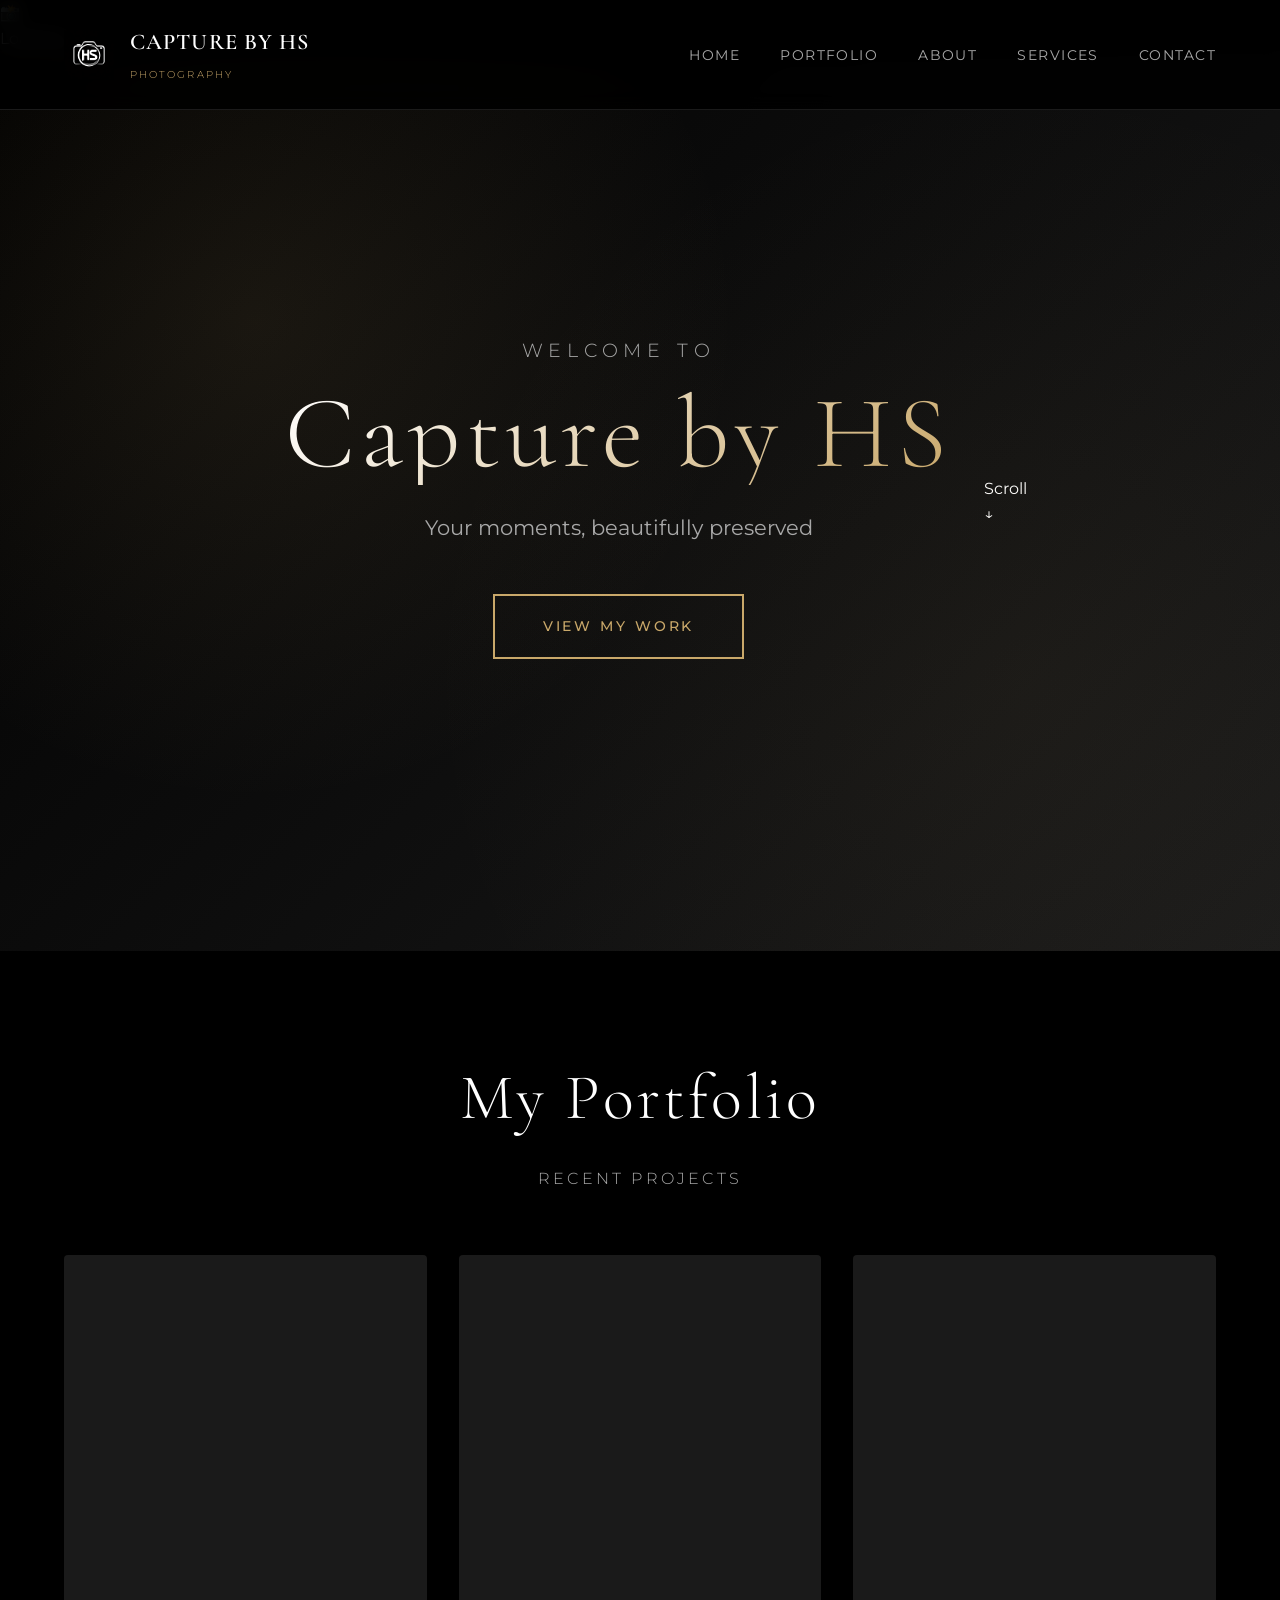
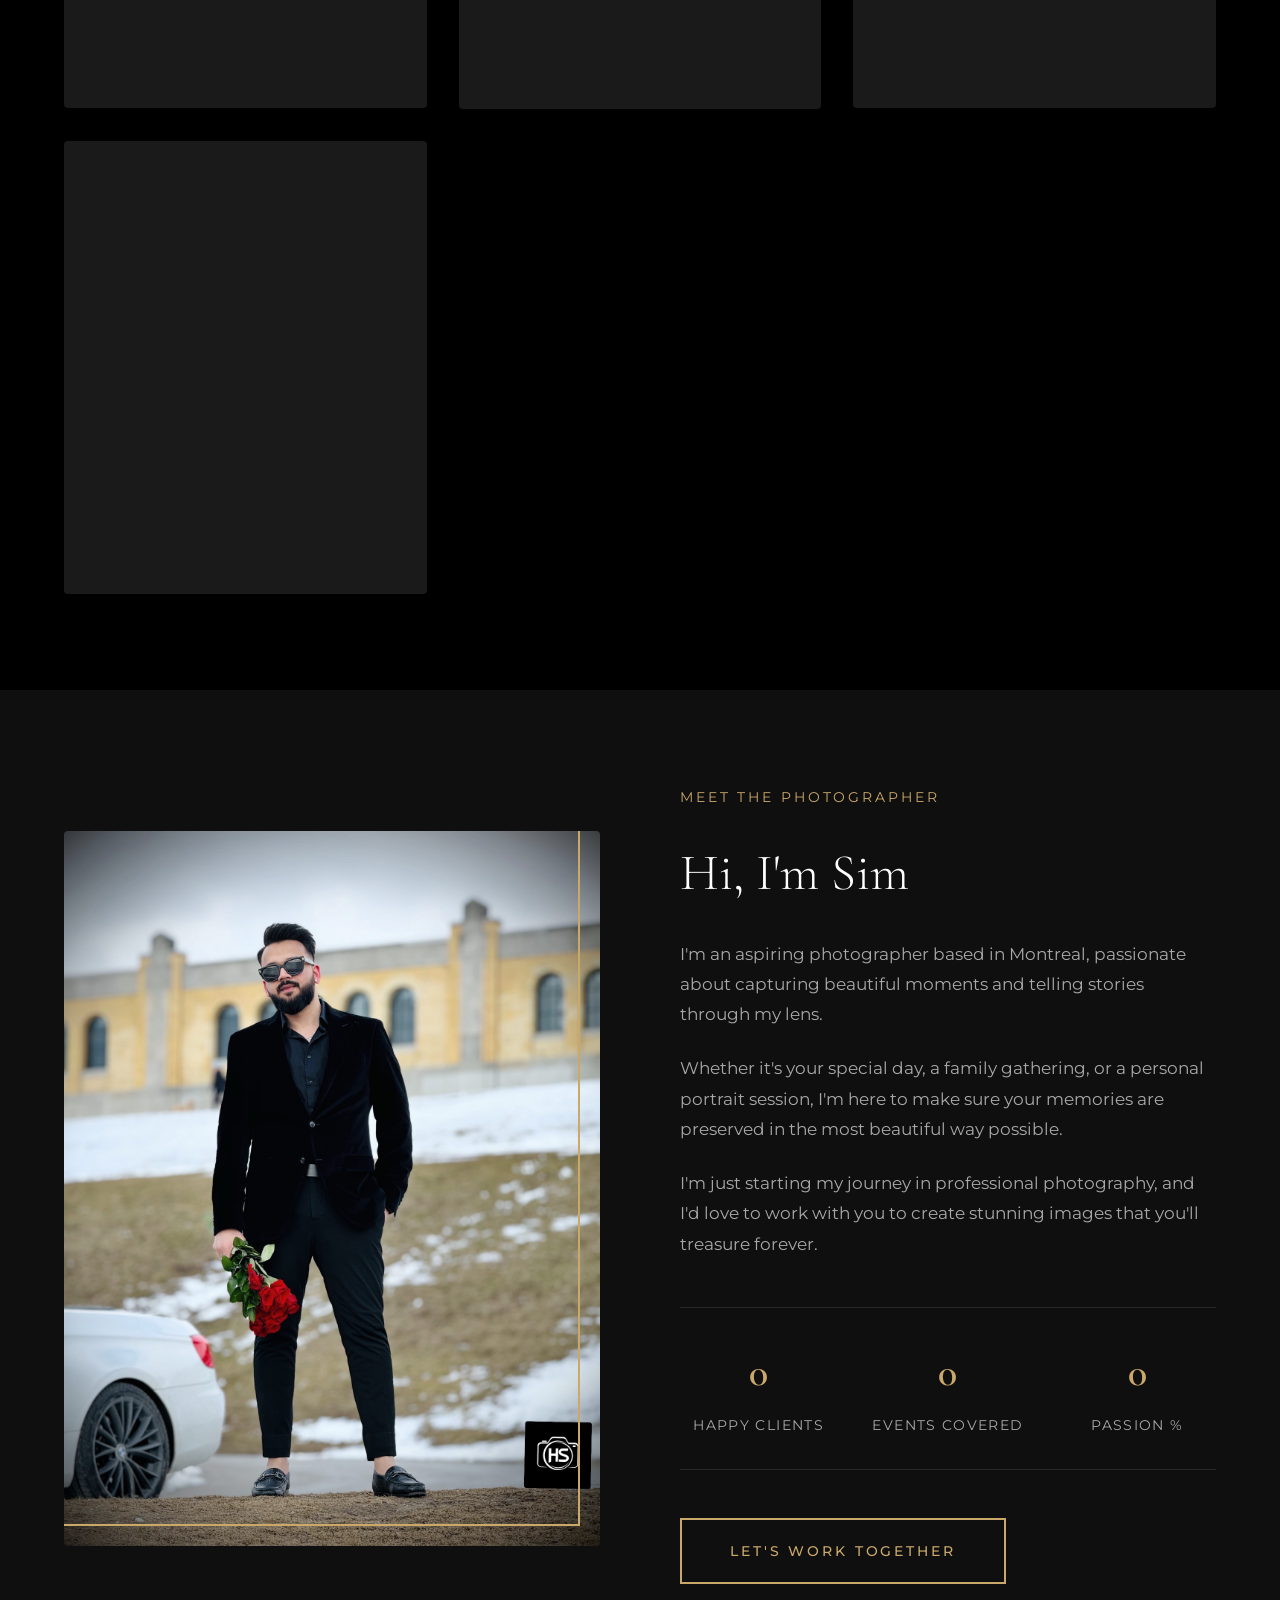
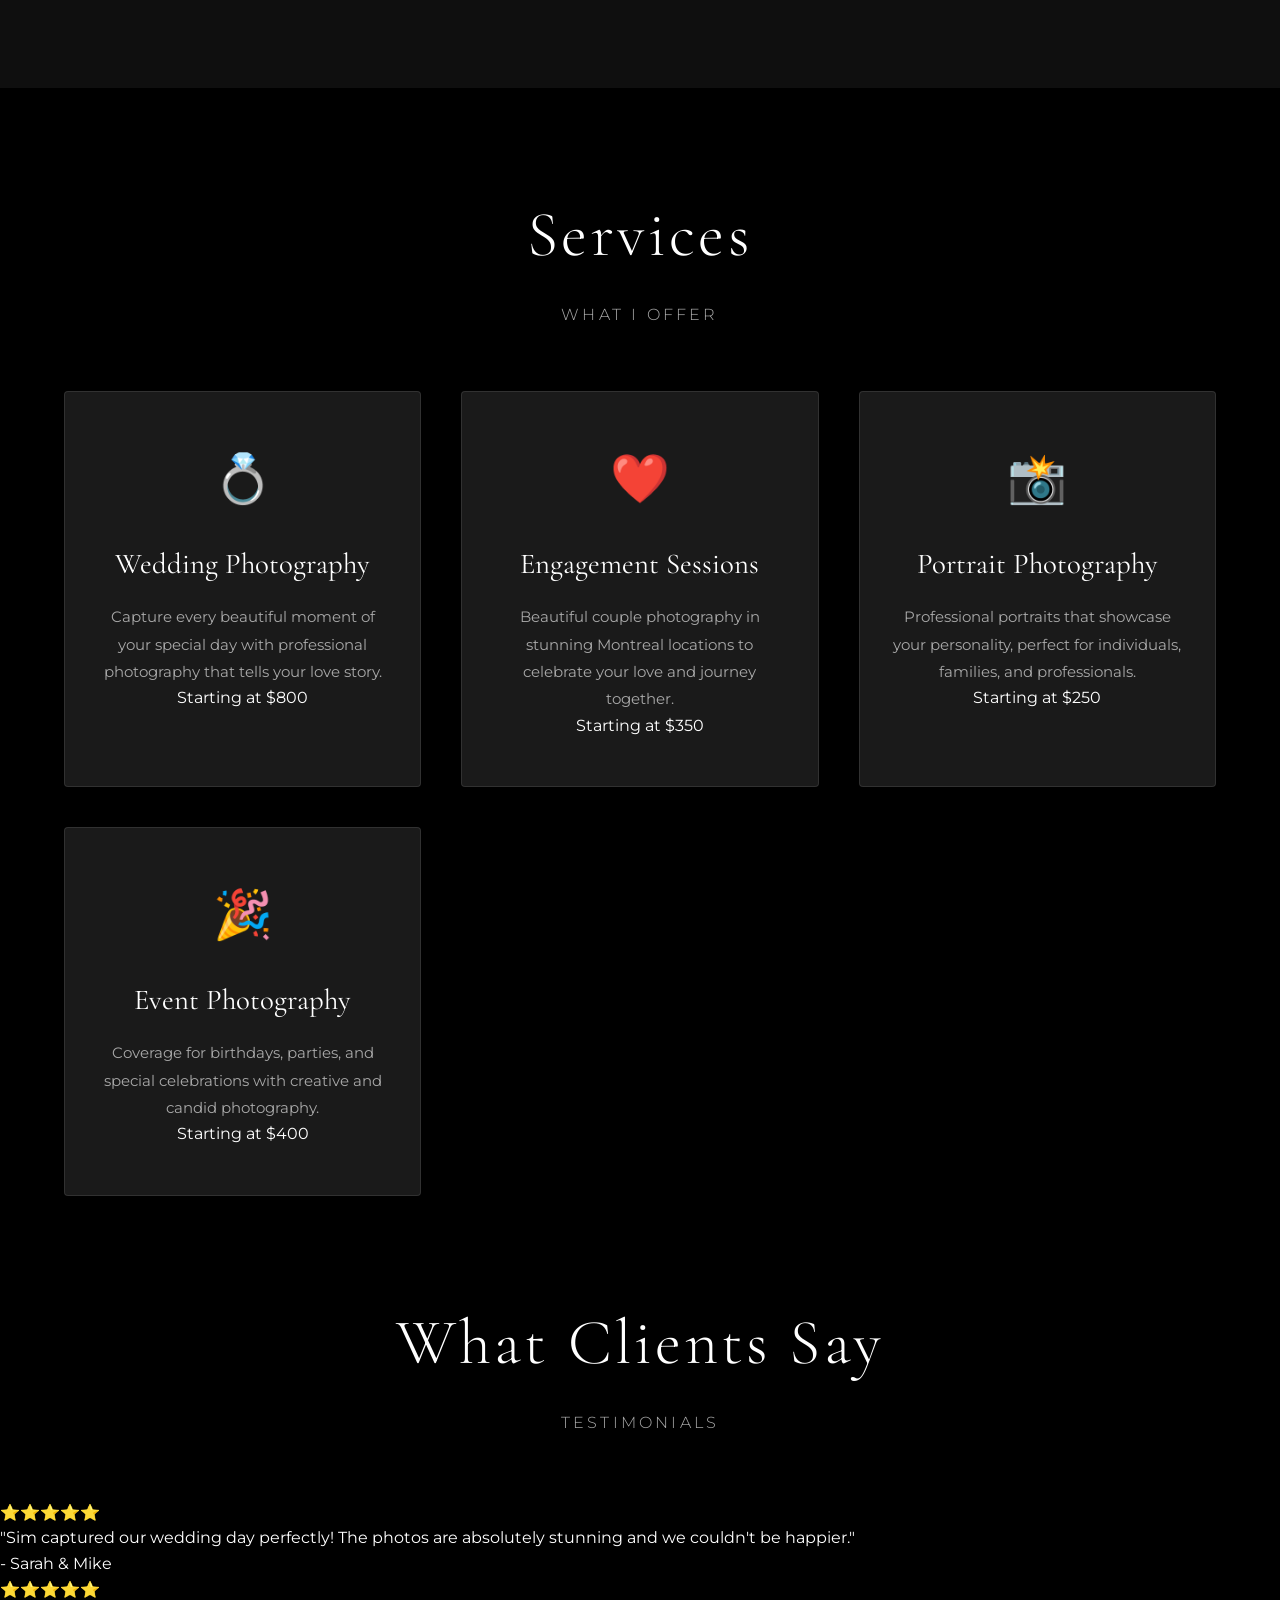
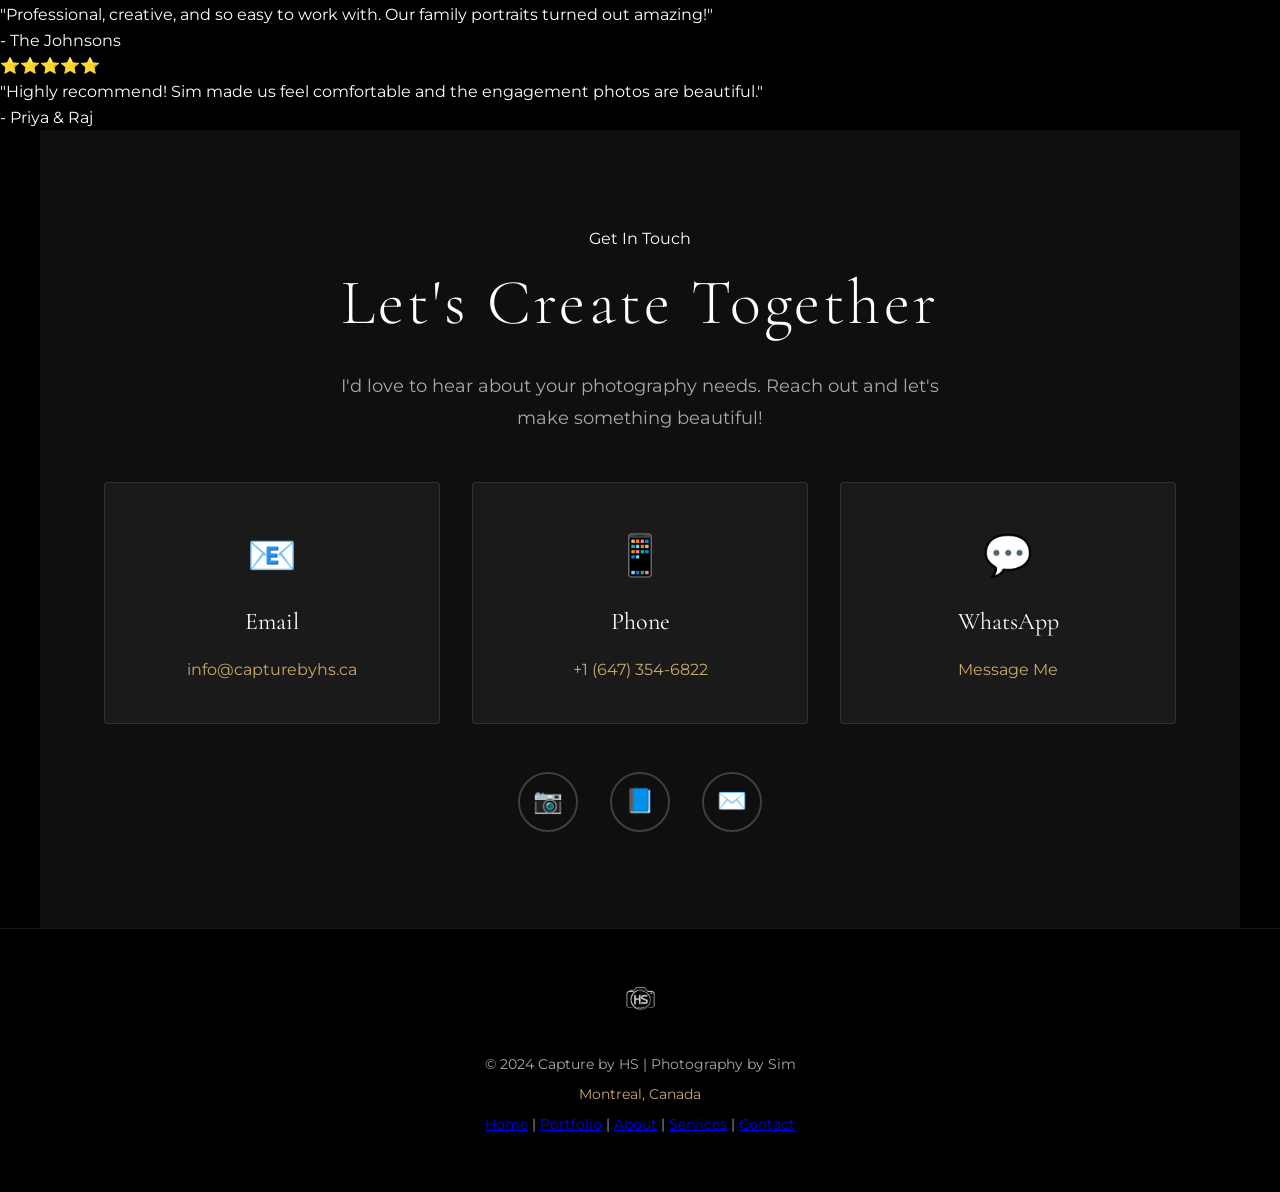
==== commit 0fc65c71: "Enhance index.html with favicon, loading screen, and lazy loading Added favicon link, loading screen" ====
--- a/index.html
+++ b/index.html
@@ -5,6 +5,9 @@
     <meta name="viewport" content="width=device-width, initial-scale=1.0">
     <meta name="description" content="Capture by HS - Professional Photography by Sim in Montreal. Specializing in weddings, portraits, and events.">
     <title>Capture by HS | Photography by Sim</title>
+    
+    <!-- Favicon -->
+    <link rel="icon" type="image/jpeg" href="Logo.jpg">
     
     <!-- Fonts -->
     <link rel="preconnect" href="https://fonts.googleapis.com">
@@ -15,6 +18,14 @@
     <link rel="stylesheet" href="style.css">
 </head>
 <body>
+    <!-- Loading Screen -->
+    <div id="loader" class="loader">
+        <div class="loader-content">
+            <div class="camera-icon">📸</div>
+            <p>Loading...</p>
+        </div>
+    </div>
+
     <!-- Header / Navigation -->
     <header id="header">
         <a href="#home" class="logo-container">
@@ -47,10 +58,15 @@
     <section id="home" class="hero">
         <div class="hero-overlay"></div>
         <div class="hero-content">
-            <p class="subtitle fade-in">Welcome to</p>
-            <h1 class="fade-in-up">Capture by HS</h1>
-            <p class="description fade-in-up">Your moments, beautifully preserved</p>
-            <a href="#portfolio" class="cta-button fade-in-up">View My Work</a>
+            <p class="subtitle">Welcome to</p>
+            <h1>Capture by HS</h1>
+            <p class="description">Your moments, beautifully preserved</p>
+            <a href="#portfolio" class="cta-button">View My Work</a>
+        </div>
+        <!-- Scroll Indicator -->
+        <div class="scroll-indicator">
+            <span>Scroll</span>
+            <div class="scroll-arrow">↓</div>
         </div>
     </section>
 
@@ -63,7 +79,7 @@
         
         <div class="portfolio-grid">
             <div class="portfolio-item" data-category="wedding">
-                <img src="photo1.jpg" alt="Winter Wedding Photography">
+                <img src="photo1.jpg" alt="Winter Wedding Photography" loading="lazy">
                 <div class="portfolio-overlay">
                     <h3>Winter Romance</h3>
                     <p>Wedding Photography</p>
@@ -71,7 +87,7 @@
             </div>
             
             <div class="portfolio-item" data-category="engagement">
-                <img src="photo2.jpg" alt="Engagement Photography">
+                <img src="photo2.jpg" alt="Engagement Photography" loading="lazy">
                 <div class="portfolio-overlay">
                     <h3>Vibrant Love</h3>
                     <p>Engagement Session</p>
@@ -79,7 +95,7 @@
             </div>
             
             <div class="portfolio-item" data-category="portrait">
-                <img src="photo4.jpg" alt="Portrait Photography">
+                <img src="photo4.jpg" alt="Portrait Photography" loading="lazy">
                 <div class="portfolio-overlay">
                     <h3>Style & Elegance</h3>
                     <p>Portrait Session</p>
@@ -87,7 +103,7 @@
             </div>
             
             <div class="portfolio-item" data-category="wedding">
-                <img src="photo3.jpg" alt="Wedding Photography">
+                <img src="photo3.jpg" alt="Wedding Photography" loading="lazy">
                 <div class="portfolio-overlay">
                     <h3>Perfect Moments</h3>
                     <p>Wedding Day</p>
@@ -100,7 +116,7 @@
     <section id="about" class="about">
         <div class="about-image-wrapper">
             <div class="about-image">
-                <img src="photo4.jpg" alt="Sim - Professional Photographer">
+                <img src="photo4.jpg" alt="Sim - Professional Photographer" loading="lazy">
             </div>
         </div>
         
@@ -113,16 +129,16 @@
             
             <div class="stats">
                 <div class="stat">
-                    <span class="stat-number">50+</span>
+                    <span class="stat-number" data-target="50">0</span>
                     <span class="stat-label">Happy Clients</span>
                 </div>
                 <div class="stat">
-                    <span class="stat-number">30+</span>
+                    <span class="stat-number" data-target="30">0</span>
                     <span class="stat-label">Events Covered</span>
                 </div>
                 <div class="stat">
-                    <span class="stat-number">100%</span>
-                    <span class="stat-label">Passion</span>
+                    <span class="stat-number" data-target="100">0</span>
+                    <span class="stat-label">Passion %</span>
                 </div>
             </div>
             
@@ -142,24 +158,56 @@
                 <div class="service-icon">💍</div>
                 <h3>Wedding Photography</h3>
                 <p>Capture every beautiful moment of your special day with professional photography that tells your love story.</p>
+                <div class="service-price">Starting at $800</div>
             </div>
             
             <div class="service-card">
                 <div class="service-icon">❤️</div>
                 <h3>Engagement Sessions</h3>
                 <p>Beautiful couple photography in stunning Montreal locations to celebrate your love and journey together.</p>
+                <div class="service-price">Starting at $350</div>
             </div>
             
             <div class="service-card">
                 <div class="service-icon">📸</div>
                 <h3>Portrait Photography</h3>
                 <p>Professional portraits that showcase your personality, perfect for individuals, families, and professionals.</p>
+                <div class="service-price">Starting at $250</div>
             </div>
             
             <div class="service-card">
                 <div class="service-icon">🎉</div>
                 <h3>Event Photography</h3>
                 <p>Coverage for birthdays, parties, and special celebrations with creative and candid photography.</p>
+                <div class="service-price">Starting at $400</div>
+            </div>
+        </div>
+    </section>
+
+    <!-- Testimonials Section -->
+    <section class="testimonials">
+        <div class="section-header">
+            <h2 class="section-title">What Clients Say</h2>
+            <p class="section-subtitle">Testimonials</p>
+        </div>
+        
+        <div class="testimonials-grid">
+            <div class="testimonial-card">
+                <div class="stars">⭐⭐⭐⭐⭐</div>
+                <p class="testimonial-text">"Sim captured our wedding day perfectly! The photos are absolutely stunning and we couldn't be happier."</p>
+                <p class="testimonial-author">- Sarah & Mike</p>
+            </div>
+            
+            <div class="testimonial-card">
+                <div class="stars">⭐⭐⭐⭐⭐</div>
+                <p class="testimonial-text">"Professional, creative, and so easy to work with. Our family portraits turned out amazing!"</p>
+                <p class="testimonial-author">- The Johnsons</p>
+            </div>
+            
+            <div class="testimonial-card">
+                <div class="stars">⭐⭐⭐⭐⭐</div>
+                <p class="testimonial-text">"Highly recommend! Sim made us feel comfortable and the engagement photos are beautiful."</p>
+                <p class="testimonial-author">- Priya & Raj</p>
             </div>
         </div>
     </section>
@@ -210,6 +258,13 @@
         <img src="Logo.jpg" alt="Capture by HS" class="logo-footer">
         <p>&copy; 2024 Capture by HS | Photography by Sim</p>
         <p class="footer-location">Montreal, Canada</p>
+        <p class="footer-links">
+            <a href="#home">Home</a> | 
+            <a href="#portfolio">Portfolio</a> | 
+            <a href="#about">About</a> | 
+            <a href="#services">Services</a> | 
+            <a href="#contact">Contact</a>
+        </p>
     </footer>
 
     <!-- Scroll to Top Button -->
--- a/style.css
+++ b/style.css
@@ -1,237 +1,858 @@
-/* Reset */
+/* ==========================================
+   CSS VARIABLES (Easy to customize colors!)
+   ========================================== */
+:root {
+    --primary-bg: #000000;
+    --secondary-bg: #0f0f0f;
+    --card-bg: #1a1a1a;
+    --text-primary: #ffffff;
+    --text-secondary: #a8a8a8;
+    --accent: #c9a86a;
+    --accent-hover: #e0c080;
+    --transition-speed: 0.4s;
+}
+
+/* ==========================================
+   RESET & BASE STYLES
+   ========================================== */
 * {
-  margin: 0;
-  padding: 0;
-  box-sizing: border-box;
+    margin: 0;
+    padding: 0;
+    box-sizing: border-box;
+}
+
+html {
+    scroll-behavior: smooth;
 }
 
 body {
-  font-family: 'Poppins', sans-serif;
-  background-color: #0a0a0a;
-  color: #fff;
-  line-height: 1.6;
-}
-
-/* NAV */
-nav {
-  display: flex;
-  justify-content: space-between;
-  align-items: center;
-  padding: 1rem 2rem;
-  background: #111;
-  position: sticky;
-  top: 0;
-  z-index: 100;
-}
-
-nav h1 {
-  font-size: 1.8rem;
-  font-weight: 700;
+    font-family: 'Montserrat', sans-serif;
+    background-color: var(--primary-bg);
+    color: var(--text-primary);
+    overflow-x: hidden;
+    line-height: 1.6;
+}
+
+/* Custom Scrollbar */
+::-webkit-scrollbar {
+    width: 10px;
+}
+
+::-webkit-scrollbar-track {
+    background: var(--primary-bg);
+}
+
+::-webkit-scrollbar-thumb {
+    background: var(--accent);
+    border-radius: 5px;
+}
+
+::-webkit-scrollbar-thumb:hover {
+    background: var(--accent-hover);
+}
+
+/* ==========================================
+   HEADER / NAVIGATION
+   ========================================== */
+header {
+    position: fixed;
+    top: 0;
+    left: 0;
+    right: 0;
+    z-index: 1000;
+    padding: 1.5rem 4rem;
+    display: flex;
+    justify-content: space-between;
+    align-items: center;
+    background: rgba(0, 0, 0, 0.9);
+    backdrop-filter: blur(10px);
+    border-bottom: 1px solid rgba(255, 255, 255, 0.1);
+    transition: all var(--transition-speed) ease;
+}
+
+header.scrolled {
+    padding: 1rem 4rem;
+    background: rgba(0, 0, 0, 0.95);
+}
+
+.logo-container {
+    display: flex;
+    align-items: center;
+    gap: 1rem;
+    text-decoration: none;
+    transition: transform var(--transition-speed) ease;
+}
+
+.logo-container:hover {
+    transform: scale(1.05);
+}
+
+.logo-img {
+    width: 50px;
+    height: 50px;
+    object-fit: contain;
+    filter: brightness(1.2);
+    transition: all var(--transition-speed) ease;
+}
+
+.logo-container:hover .logo-img {
+    filter: brightness(1.5);
+}
+
+.logo-text .brand {
+    font-family: 'Cormorant Garamond', serif;
+    font-size: 1.4rem;
+    font-weight: 600;
+    letter-spacing: 0.05em;
+    color: var(--text-primary);
+    display: block;
+}
+
+.logo-text .tagline {
+    font-size: 0.65rem;
+    color: var(--accent);
+    letter-spacing: 0.2em;
+    text-transform: uppercase;
+    font-weight: 300;
 }
 
 nav ul {
-  list-style: none;
-  display: flex;
-  gap: 2rem;
-}
-
-nav ul li a {
-  text-decoration: none;
-  color: #fff;
-  font-weight: 500;
-  transition: color 0.3s;
-}
-
-nav ul li a:hover {
-  color: #f39c12;
-}
-
-/* HERO */
+    display: flex;
+    gap: 2.5rem;
+    list-style: none;
+}
+
+nav a {
+    color: var(--text-secondary);
+    text-decoration: none;
+    font-size: 0.9rem;
+    letter-spacing: 0.1em;
+    text-transform: uppercase;
+    position: relative;
+    transition: all var(--transition-speed) ease;
+    font-weight: 400;
+}
+
+nav a::after {
+    content: '';
+    position: absolute;
+    bottom: -5px;
+    left: 0;
+    width: 0;
+    height: 2px;
+    background: var(--accent);
+    transition: width var(--transition-speed) ease;
+}
+
+nav a:hover {
+    color: var(--text-primary);
+}
+
+nav a:hover::after {
+    width: 100%;
+}
+
+/* Mobile Menu Toggle */
+.menu-toggle {
+    display: none;
+    flex-direction: column;
+    gap: 5px;
+    cursor: pointer;
+}
+
+.menu-toggle span {
+    width: 25px;
+    height: 2px;
+    background: var(--text-primary);
+    transition: all var(--transition-speed) ease;
+}
+
+.menu-toggle.active span:nth-child(1) {
+    transform: rotate(45deg) translateY(7px);
+}
+
+.menu-toggle.active span:nth-child(2) {
+    opacity: 0;
+}
+
+.menu-toggle.active span:nth-child(3) {
+    transform: rotate(-45deg) translateY(-7px);
+}
+
+/* ==========================================
+   HERO SECTION
+   ========================================== */
 .hero {
-  position: relative;
-  height: 100vh;
-  display: flex;
-  align-items: center;
-  justify-content: center;
-  text-align: center;
-  background: url('images/hero-bg.jpg') center/cover no-repeat;
-}
-
-.hero .overlay {
-  position: absolute;
-  top: 0;
-  left: 0;
-  right: 0;
-  bottom: 0;
-  background: rgba(0,0,0,0.6);
+    height: 100vh;
+    display: flex;
+    align-items: center;
+    justify-content: center;
+    position: relative;
+    overflow: hidden;
+    background: linear-gradient(135deg, #000000 0%, #1a1a1a 100%);
+}
+
+.hero-overlay {
+    position: absolute;
+    top: 0;
+    left: 0;
+    width: 100%;
+    height: 100%;
+    background: 
+        radial-gradient(circle at 20% 30%, rgba(201, 168, 106, 0.1), transparent 40%),
+        radial-gradient(circle at 80% 70%, rgba(201, 168, 106, 0.05), transparent 50%);
 }
 
 .hero-content {
-  position: relative;
-  z-index: 1;
-  max-width: 600px;
-}
-
-.hero-content h2 {
-  font-size: 3rem;
-  margin-bottom: 1rem;
-}
-
-.hero-content p {
-  font-size: 1.2rem;
-  margin-bottom: 2rem;
-  color: #ccc;
-}
-
-/* BUTTON */
-.btn, button {
-  display: inline-block;
-  background: #f39c12;
-  color: #fff;
-  padding: 0.8rem 2rem;
-  border: none;
-  border-radius: 30px;
-  font-size: 1rem;
-  font-weight: 600;
-  text-decoration: none;
-  cursor: pointer;
-  transition: all 0.3s;
-}
-
-.btn:hover, button:hover {
-  background: #e67e22;
-}
-
-.btn-center {
-  text-align: center;
-  margin-top: 1rem;
-}
-
-/* SECTIONS */
-section {
-  padding: 6rem 2rem;
-}
-
-h2 {
-  font-size: 2.5rem;
-  margin-bottom: 2rem;
-  text-align: center;
-}
-
-/* ABOUT */
-.about p {
-  max-width: 700px;
-  margin: 0 auto;
-  text-align: center;
-  color: #ccc;
-}
-
-/* PORTFOLIO */
-.portfolio .grid {
-  display: grid;
-  grid-template-columns: repeat(auto-fit, minmax(250px, 1fr));
-  gap: 1rem;
-  margin-top: 2rem;
-}
-
-.portfolio img {
-  width: 100%;
-  border-radius: 12px;
-  transition: transform 0.3s;
-  cursor: pointer;
-}
-
-.portfolio img:hover {
-  transform: scale(1.05);
-}
-
-/* SERVICES */
-.services .cards {
-  display: grid;
-  grid-template-columns: repeat(auto-fit, minmax(250px, 1fr));
-  gap: 2rem;
-  margin-top: 2rem;
-}
-
-.card {
-  background: #111;
-  padding: 2rem;
-  border-radius: 12px;
-  text-align: center;
-  transition: transform 0.3s, box-shadow 0.3s;
-}
-
-.card:hover {
-  transform: translateY(-5px);
-  box-shadow: 0 10px 20px rgba(0,0,0,0.5);
-}
-
-.card h3 {
-  font-size: 1.5rem;
-  margin-bottom: 1rem;
-}
-
-.card p {
-  color: #ccc;
-}
-
-/* INSTAGRAM */
-.instagram {
-  text-align: center;
-}
-
-.instagram p {
-  color: #ccc;
-  margin-bottom: 1rem;
-}
-
-/* CONTACT FORM */
-.contact form {
-  max-width: 600px;
-  margin: 0 auto;
-  display: flex;
-  flex-direction: column;
-  gap: 1rem;
-}
-
-.contact input, 
-.contact textarea {
-  padding: 0.8rem 1rem;
-  border-radius: 8px;
-  border: none;
-  outline: none;
-}
-
-.contact textarea {
-  resize: vertical;
-  min-height: 120px;
-}
-
-/* FOOTER */
+    text-align: center;
+    z-index: 2;
+    max-width: 900px;
+    padding: 0 2rem;
+}
+
+.hero h1 {
+    font-family: 'Cormorant Garamond', serif;
+    font-size: clamp(3rem, 8vw, 7rem);
+    font-weight: 300;
+    letter-spacing: 0.05em;
+    margin-bottom: 1.5rem;
+    line-height: 1;
+    background: linear-gradient(135deg, #ffffff 0%, var(--accent) 100%);
+    -webkit-background-clip: text;
+    -webkit-text-fill-color: transparent;
+    background-clip: text;
+}
+
+.hero .subtitle {
+    font-size: 1.2rem;
+    color: var(--text-secondary);
+    letter-spacing: 0.3em;
+    text-transform: uppercase;
+    margin-bottom: 1rem;
+    font-weight: 300;
+}
+
+.hero .description {
+    font-size: 1.3rem;
+    color: var(--text-secondary);
+    margin-bottom: 3rem;
+    line-height: 1.8;
+}
+
+.cta-button {
+    display: inline-block;
+    padding: 1.2rem 3rem;
+    background: transparent;
+    border: 2px solid var(--accent);
+    color: var(--accent);
+    text-decoration: none;
+    letter-spacing: 0.2em;
+    text-transform: uppercase;
+    font-size: 0.9rem;
+    font-weight: 500;
+    transition: all var(--transition-speed) ease;
+    position: relative;
+    overflow: hidden;
+}
+
+.cta-button::before {
+    content: '';
+    position: absolute;
+    top: 0;
+    left: -100%;
+    width: 100%;
+    height: 100%;
+    background: var(--accent);
+    transition: left var(--transition-speed) ease;
+    z-index: -1;
+}
+
+.cta-button:hover::before {
+    left: 0;
+}
+
+.cta-button:hover {
+    color: var(--primary-bg);
+    transform: translateY(-3px);
+    box-shadow: 0 10px 30px rgba(201, 168, 106, 0.4);
+}
+
+/* ==========================================
+   PORTFOLIO SECTION
+   ========================================== */
+.portfolio {
+    padding: 6rem 4rem;
+    max-width: 1400px;
+    margin: 0 auto;
+}
+
+.section-header {
+    text-align: center;
+    margin-bottom: 4rem;
+}
+
+.section-title {
+    font-family: 'Cormorant Garamond', serif;
+    font-size: clamp(2.5rem, 5vw, 4rem);
+    font-weight: 300;
+    margin-bottom: 1rem;
+    letter-spacing: 0.05em;
+}
+
+.section-subtitle {
+    font-size: 1rem;
+    color: var(--text-secondary);
+    letter-spacing: 0.2em;
+    text-transform: uppercase;
+    font-weight: 300;
+}
+
+.portfolio-grid {
+    display: grid;
+    grid-template-columns: repeat(auto-fit, minmax(350px, 1fr));
+    gap: 2rem;
+}
+
+.portfolio-item {
+    position: relative;
+    aspect-ratio: 4/5;
+    overflow: hidden;
+    cursor: pointer;
+    background: var(--card-bg);
+    border-radius: 4px;
+    transition: all var(--transition-speed) ease;
+}
+
+.portfolio-item:hover {
+    transform: translateY(-10px);
+    box-shadow: 0 20px 40px rgba(0, 0, 0, 0.5);
+}
+
+.portfolio-item img {
+    width: 100%;
+    height: 100%;
+    object-fit: cover;
+    object-position: center 20%;
+    transition: all var(--transition-speed) ease;
+}
+
+.portfolio-item:hover img {
+    transform: scale(1.1);
+    filter: brightness(1.1);
+}
+
+.portfolio-overlay {
+    position: absolute;
+    top: 0;
+    left: 0;
+    width: 100%;
+    height: 100%;
+    background: linear-gradient(to top, rgba(0, 0, 0, 0.9) 0%, transparent 60%);
+    display: flex;
+    flex-direction: column;
+    justify-content: flex-end;
+    padding: 2rem;
+    opacity: 0;
+    transition: opacity var(--transition-speed) ease;
+}
+
+.portfolio-item:hover .portfolio-overlay {
+    opacity: 1;
+}
+
+.portfolio-overlay h3 {
+    font-family: 'Cormorant Garamond', serif;
+    font-size: 1.8rem;
+    margin-bottom: 0.5rem;
+    font-weight: 400;
+    transform: translateY(20px);
+    transition: transform var(--transition-speed) ease;
+}
+
+.portfolio-item:hover .portfolio-overlay h3 {
+    transform: translateY(0);
+}
+
+.portfolio-overlay p {
+    color: var(--accent);
+    font-size: 0.85rem;
+    letter-spacing: 0.15em;
+    text-transform: uppercase;
+    font-weight: 300;
+    transform: translateY(20px);
+    transition: transform var(--transition-speed) ease 0.1s;
+}
+
+.portfolio-item:hover .portfolio-overlay p {
+    transform: translateY(0);
+}
+
+/* ==========================================
+   ABOUT SECTION
+   ========================================== */
+.about {
+    padding: 6rem 4rem;
+    background: var(--secondary-bg);
+    display: grid;
+    grid-template-columns: 1fr 1fr;
+    gap: 5rem;
+    align-items: center;
+    max-width: 1400px;
+    margin: 0 auto;
+}
+
+.about-image {
+    aspect-ratio: 3/4;
+    position: relative;
+    overflow: hidden;
+    border-radius: 4px;
+}
+
+.about-image::before {
+    content: '';
+    position: absolute;
+    top: -20px;
+    left: -20px;
+    right: 20px;
+    bottom: 20px;
+    border: 2px solid var(--accent);
+    z-index: 2;
+    transition: all var(--transition-speed) ease;
+}
+
+.about-image:hover::before {
+    top: -15px;
+    left: -15px;
+    right: 15px;
+    bottom: 15px;
+}
+
+.about-image img {
+    width: 100%;
+    height: 100%;
+    object-fit: cover;
+    object-position: center 30%;
+    filter: grayscale(20%);
+    transition: all var(--transition-speed) ease;
+}
+
+.about-image:hover img {
+    filter: grayscale(0%);
+    transform: scale(1.05);
+}
+
+.about-content h2 {
+    font-family: 'Cormorant Garamond', serif;
+    font-size: clamp(2.5rem, 4vw, 3.5rem);
+    margin-bottom: 1.5rem;
+    font-weight: 300;
+}
+
+.about-content .highlight {
+    color: var(--accent);
+    font-size: 0.9rem;
+    letter-spacing: 0.2em;
+    text-transform: uppercase;
+    margin-bottom: 1.5rem;
+    display: block;
+    font-weight: 400;
+}
+
+.about-content p {
+    color: var(--text-secondary);
+    margin-bottom: 1.5rem;
+    line-height: 1.8;
+    font-size: 1.05rem;
+}
+
+.stats {
+    display: grid;
+    grid-template-columns: repeat(3, 1fr);
+    gap: 2rem;
+    margin: 3rem 0;
+    padding: 2rem 0;
+    border-top: 1px solid rgba(255, 255, 255, 0.1);
+    border-bottom: 1px solid rgba(255, 255, 255, 0.1);
+}
+
+.stat {
+    text-align: center;
+}
+
+.stat-number {
+    font-family: 'Cormorant Garamond', serif;
+    font-size: 2.5rem;
+    color: var(--accent);
+    font-weight: 600;
+    display: block;
+    margin-bottom: 0.5rem;
+}
+
+.stat-label {
+    font-size: 0.85rem;
+    color: var(--text-secondary);
+    letter-spacing: 0.1em;
+    text-transform: uppercase;
+}
+
+/* ==========================================
+   SERVICES SECTION
+   ========================================== */
+.services {
+    padding: 6rem 4rem;
+    max-width: 1400px;
+    margin: 0 auto;
+}
+
+.services-grid {
+    display: grid;
+    grid-template-columns: repeat(auto-fit, minmax(280px, 1fr));
+    gap: 2.5rem;
+    margin-top: 3rem;
+}
+
+.service-card {
+    background: var(--card-bg);
+    padding: 3rem 2rem;
+    border: 1px solid rgba(255, 255, 255, 0.1);
+    border-radius: 4px;
+    transition: all var(--transition-speed) ease;
+    text-align: center;
+}
+
+.service-card:hover {
+    border-color: var(--accent);
+    transform: translateY(-10px);
+    box-shadow: 0 15px 30px rgba(0, 0, 0, 0.3);
+}
+
+.service-icon {
+    font-size: 3rem;
+    margin-bottom: 1.5rem;
+}
+
+.service-card h3 {
+    font-family: 'Cormorant Garamond', serif;
+    font-size: 1.8rem;
+    margin-bottom: 1rem;
+    font-weight: 400;
+}
+
+.service-card p {
+    color: var(--text-secondary);
+    line-height: 1.8;
+    font-size: 0.95rem;
+}
+
+/* ==========================================
+   CONTACT SECTION
+   ========================================== */
+.contact {
+    padding: 6rem 4rem;
+    background: var(--secondary-bg);
+    max-width: 1200px;
+    margin: 0 auto;
+}
+
+.contact .section-header {
+    margin-bottom: 3rem;
+}
+
+.contact .section-header p {
+    color: var(--text-secondary);
+    font-size: 1.1rem;
+    max-width: 600px;
+    margin: 1rem auto 0;
+    line-height: 1.8;
+}
+
+.contact-info {
+    display: grid;
+    grid-template-columns: repeat(auto-fit, minmax(250px, 1fr));
+    gap: 2rem;
+    margin-bottom: 3rem;
+}
+
+.contact-card {
+    background: var(--card-bg);
+    padding: 2.5rem 2rem;
+    text-align: center;
+    border-radius: 4px;
+    border: 1px solid rgba(255, 255, 255, 0.1);
+    transition: all var(--transition-speed) ease;
+}
+
+.contact-card:hover {
+    border-color: var(--accent);
+    transform: translateY(-5px);
+}
+
+.contact-icon {
+    font-size: 2.5rem;
+    margin-bottom: 1rem;
+}
+
+.contact-card h3 {
+    font-family: 'Cormorant Garamond', serif;
+    font-size: 1.5rem;
+    margin-bottom: 1rem;
+    font-weight: 400;
+}
+
+.contact-card a {
+    color: var(--accent);
+    text-decoration: none;
+    font-size: 1rem;
+    transition: color var(--transition-speed) ease;
+}
+
+.contact-card a:hover {
+    color: var(--accent-hover);
+}
+
+.social-links {
+    display: flex;
+    gap: 2rem;
+    justify-content: center;
+    margin-top: 3rem;
+}
+
+.social-link {
+    width: 60px;
+    height: 60px;
+    border: 2px solid rgba(255, 255, 255, 0.2);
+    border-radius: 50%;
+    display: flex;
+    align-items: center;
+    justify-content: center;
+    color: var(--text-secondary);
+    text-decoration: none;
+    font-size: 1.5rem;
+    transition: all var(--transition-speed) ease;
+}
+
+.social-link:hover {
+    border-color: var(--accent);
+    color: var(--accent);
+    transform: translateY(-5px);
+}
+
+/* ==========================================
+   FOOTER
+   ========================================== */
 footer {
-  text-align: center;
-  padding: 2rem;
-  background: #111;
-  color: #888;
-}
-
-/* FADE IN ANIMATION */
+    padding: 3rem 4rem;
+    border-top: 1px solid rgba(255, 255, 255, 0.1);
+    text-align: center;
+    color: var(--text-secondary);
+    font-size: 0.9rem;
+}
+
+.logo-footer {
+    width: 45px;
+    height: 45px;
+    margin-bottom: 1rem;
+    opacity: 0.8;
+}
+
+footer p {
+    margin: 0.5rem 0;
+}
+
+.footer-location {
+    font-size: 0.85rem;
+    color: var(--accent);
+}
+
+/* ==========================================
+   SCROLL TO TOP BUTTON
+   ========================================== */
+.scroll-to-top {
+    position: fixed;
+    bottom: 30px;
+    right: 30px;
+    width: 50px;
+    height: 50px;
+    background: var(--accent);
+    color: var(--primary-bg);
+    border: none;
+    border-radius: 50%;
+    font-size: 1.5rem;
+    cursor: pointer;
+    opacity: 0;
+    visibility: hidden;
+    transition: all var(--transition-speed) ease;
+    z-index: 999;
+}
+
+.scroll-to-top.visible {
+    opacity: 1;
+    visibility: visible;
+}
+
+.scroll-to-top:hover {
+    background: var(--accent-hover);
+    transform: translateY(-5px);
+}
+
+/* ==========================================
+   ANIMATIONS
+   ========================================== */
+@keyframes fadeIn {
+    from {
+        opacity: 0;
+    }
+    to {
+        opacity: 1;
+    }
+}
+
+@keyframes fadeInUp {
+    from {
+        opacity: 0;
+        transform: translateY(30px);
+    }
+    to {
+        opacity: 1;
+        transform: translateY(0);
+    }
+}
+
 .fade-in {
-  opacity: 0;
-  animation: fadeIn 1s forwards;
-}
-
-@keyframes fadeIn {
-  to { opacity: 1; }
-}
-
-/* RESPONSIVE */
-@media(max-width:768px) {
-  nav ul {
-    gap: 1rem;
-  }
-
-  .hero-content h2 {
-    font-size: 2.2rem;
-  }
-}
+    animation: fadeIn 1s ease;
+}
+
+.fade-in-up {
+    animation: fadeInUp 1s ease;
+}
+
+/* Stagger animations for hero content */
+.hero .subtitle {
+    animation-delay: 0.2s;
+}
+
+.hero h1 {
+    animation-delay: 0.4s;
+}
+
+.hero .description {
+    animation-delay: 0.6s;
+}
+
+.hero .cta-button {
+    animation-delay: 0.8s;
+}
+
+/* Scroll reveal animation */
+.reveal {
+    opacity: 0;
+    transform: translateY(50px);
+    transition: all 0.8s ease;
+}
+
+.reveal.active {
+    opacity: 1;
+    transform: translateY(0);
+}
+
+/* ==========================================
+   RESPONSIVE DESIGN
+   ========================================== */
+@media (max-width: 1024px) {
+    .about {
+        grid-template-columns: 1fr;
+        gap: 3rem;
+    }
+    
+    .portfolio-grid {
+        grid-template-columns: repeat(auto-fit, minmax(300px, 1fr));
+    }
+}
+
+@media (max-width: 768px) {
+    header {
+        padding: 1.5rem 2rem;
+    }
+    
+    nav {
+        position: fixed;
+        top: 0;
+        right: -100%;
+        width: 75%;
+        height: 100vh;
+        background: rgba(0, 0, 0, 0.98);
+        backdrop-filter: blur(10px);
+        transition: right var(--transition-speed) ease;
+        padding: 6rem 2rem 2rem;
+        box-shadow: -5px 0 15px rgba(0, 0, 0, 0.5);
+    }
+    
+    nav.active {
+        right: 0;
+    }
+    
+    nav ul {
+        flex-direction: column;
+        gap: 2rem;
+    }
+    
+    nav a {
+        font-size: 1.1rem;
+    }
+    
+    .menu-toggle {
+        display: flex;
+    }
+    
+    .portfolio,
+    .about,
+    .services,
+    .contact {
+        padding: 4rem 2rem;
+    }
+    
+    .portfolio-grid {
+        grid-template-columns: 1fr;
+        gap: 1.5rem;
+    }
+    
+    .services-grid {
+        grid-template-columns: 1fr;
+    }
+    
+    .stats {
+        grid-template-columns: 1fr;
+        gap: 1.5rem;
+    }
+    
+    .contact-info {
+        grid-template-columns: 1fr;
+    }
+    
+    .scroll-to-top {
+        bottom: 20px;
+        right: 20px;
+        width: 45px;
+        height: 45px;
+    }
+}
+
+@media (max-width: 480px) {
+    .hero h1 {
+        font-size: 2.5rem;
+    }
+    
+    .logo-img {
+        width: 40px;
+        height: 40px;
+    }
+    
+    .logo-text .brand {
+        font-size: 1.1rem;
+    }
+    
+    .cta-button {
+        padding: 1rem 2rem;
+        font-size: 0.8rem;
+    }
+}
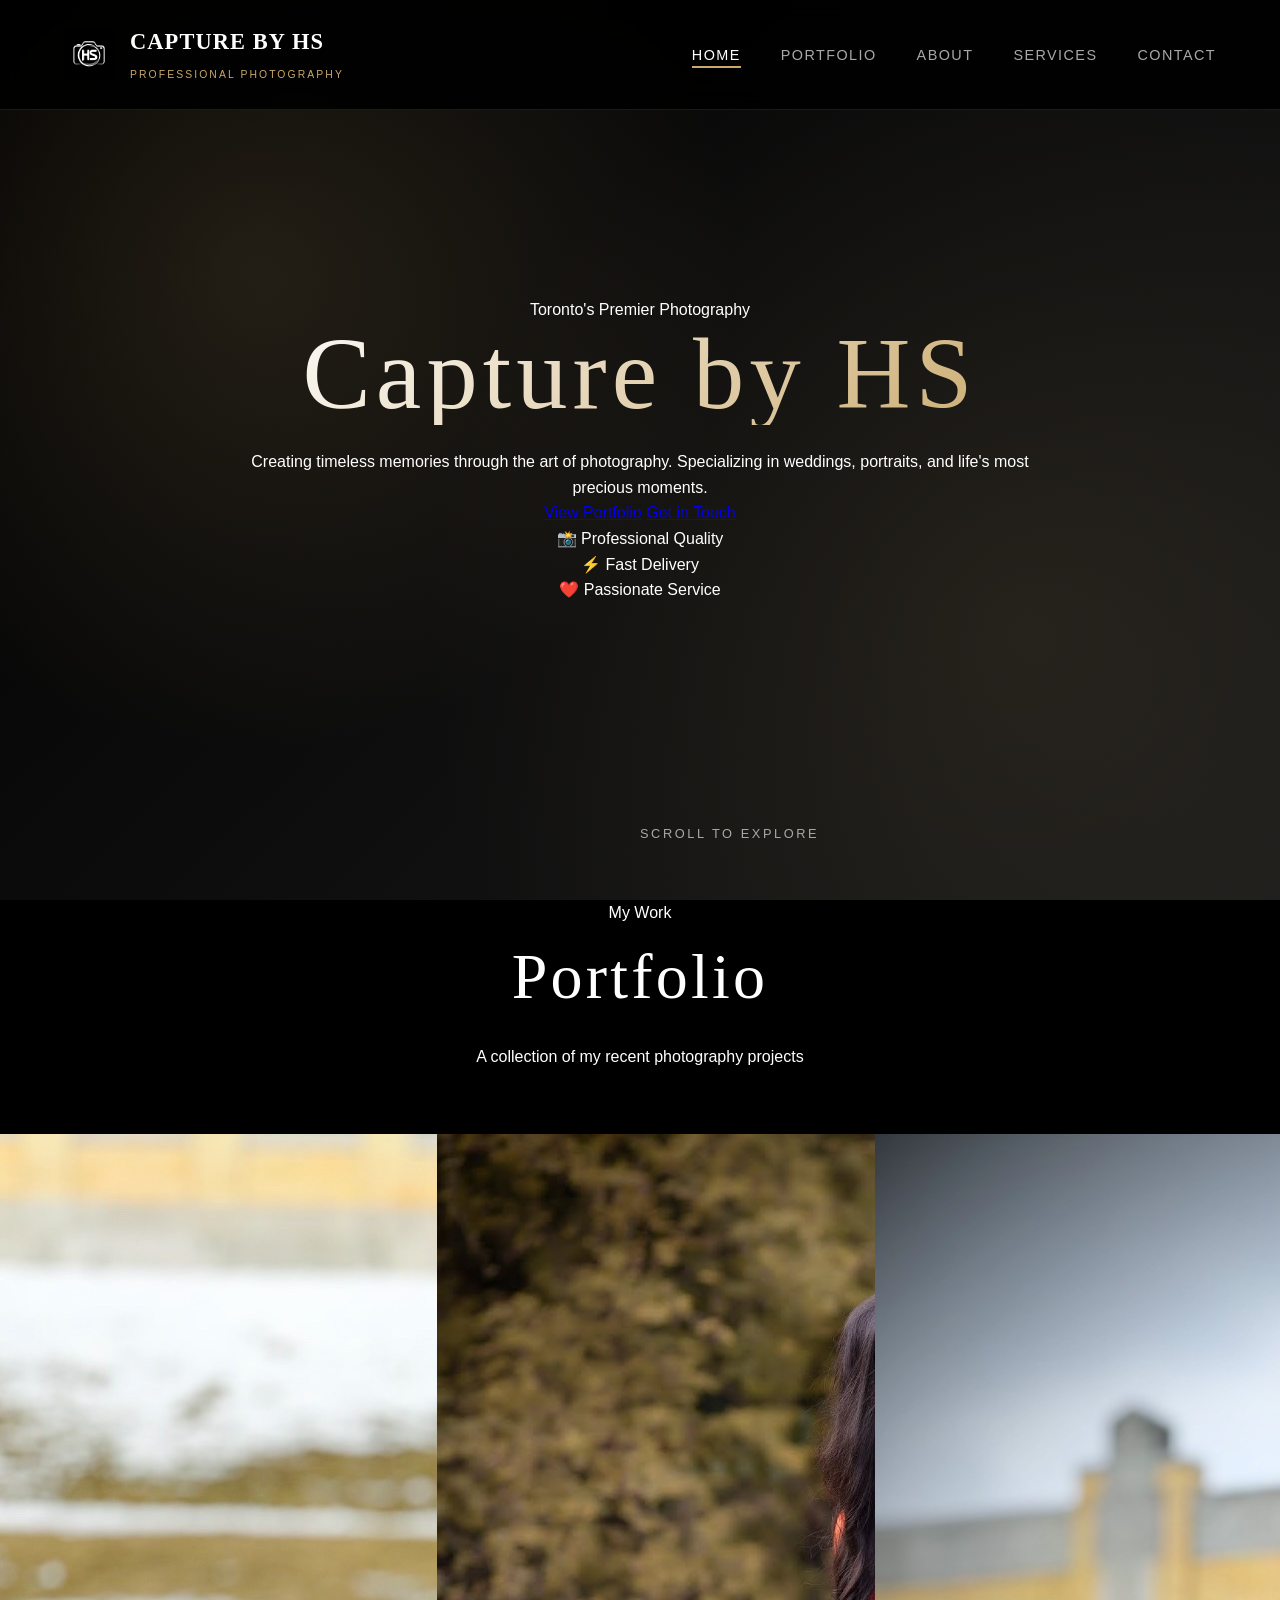
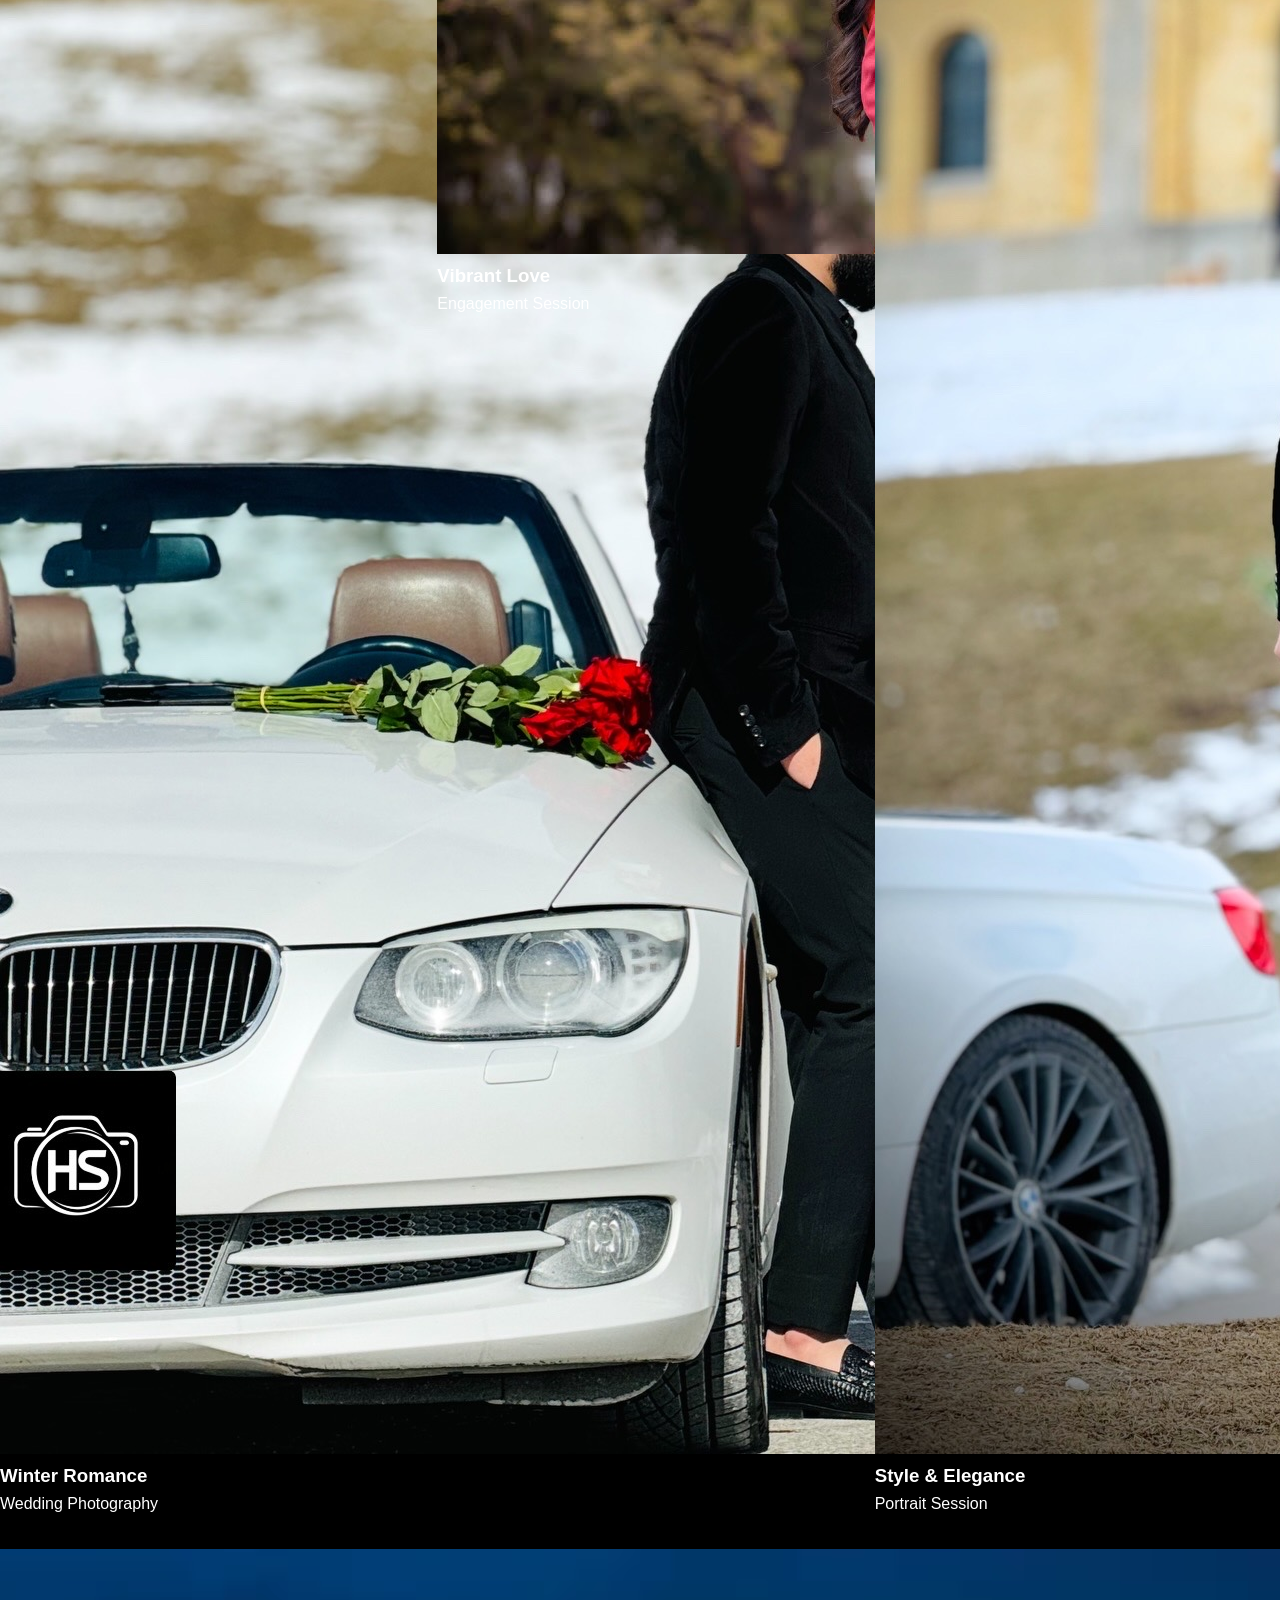
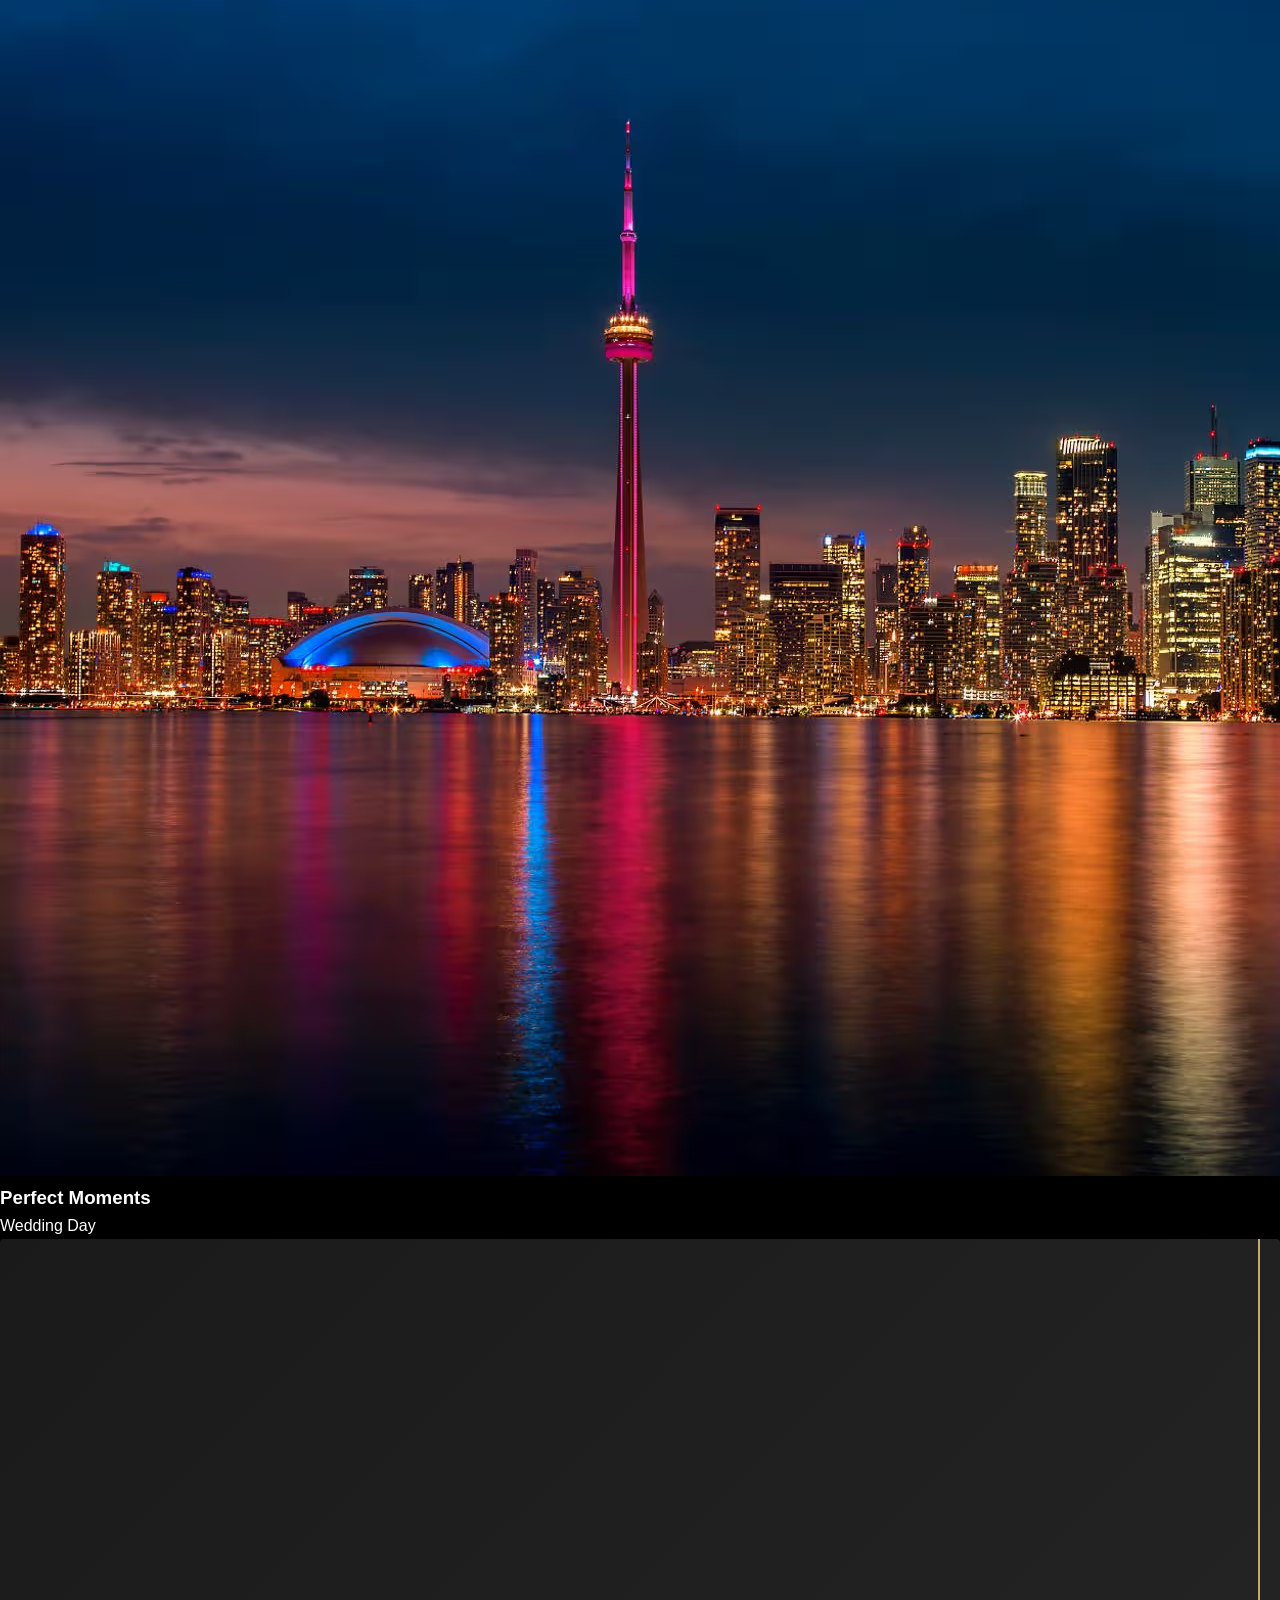
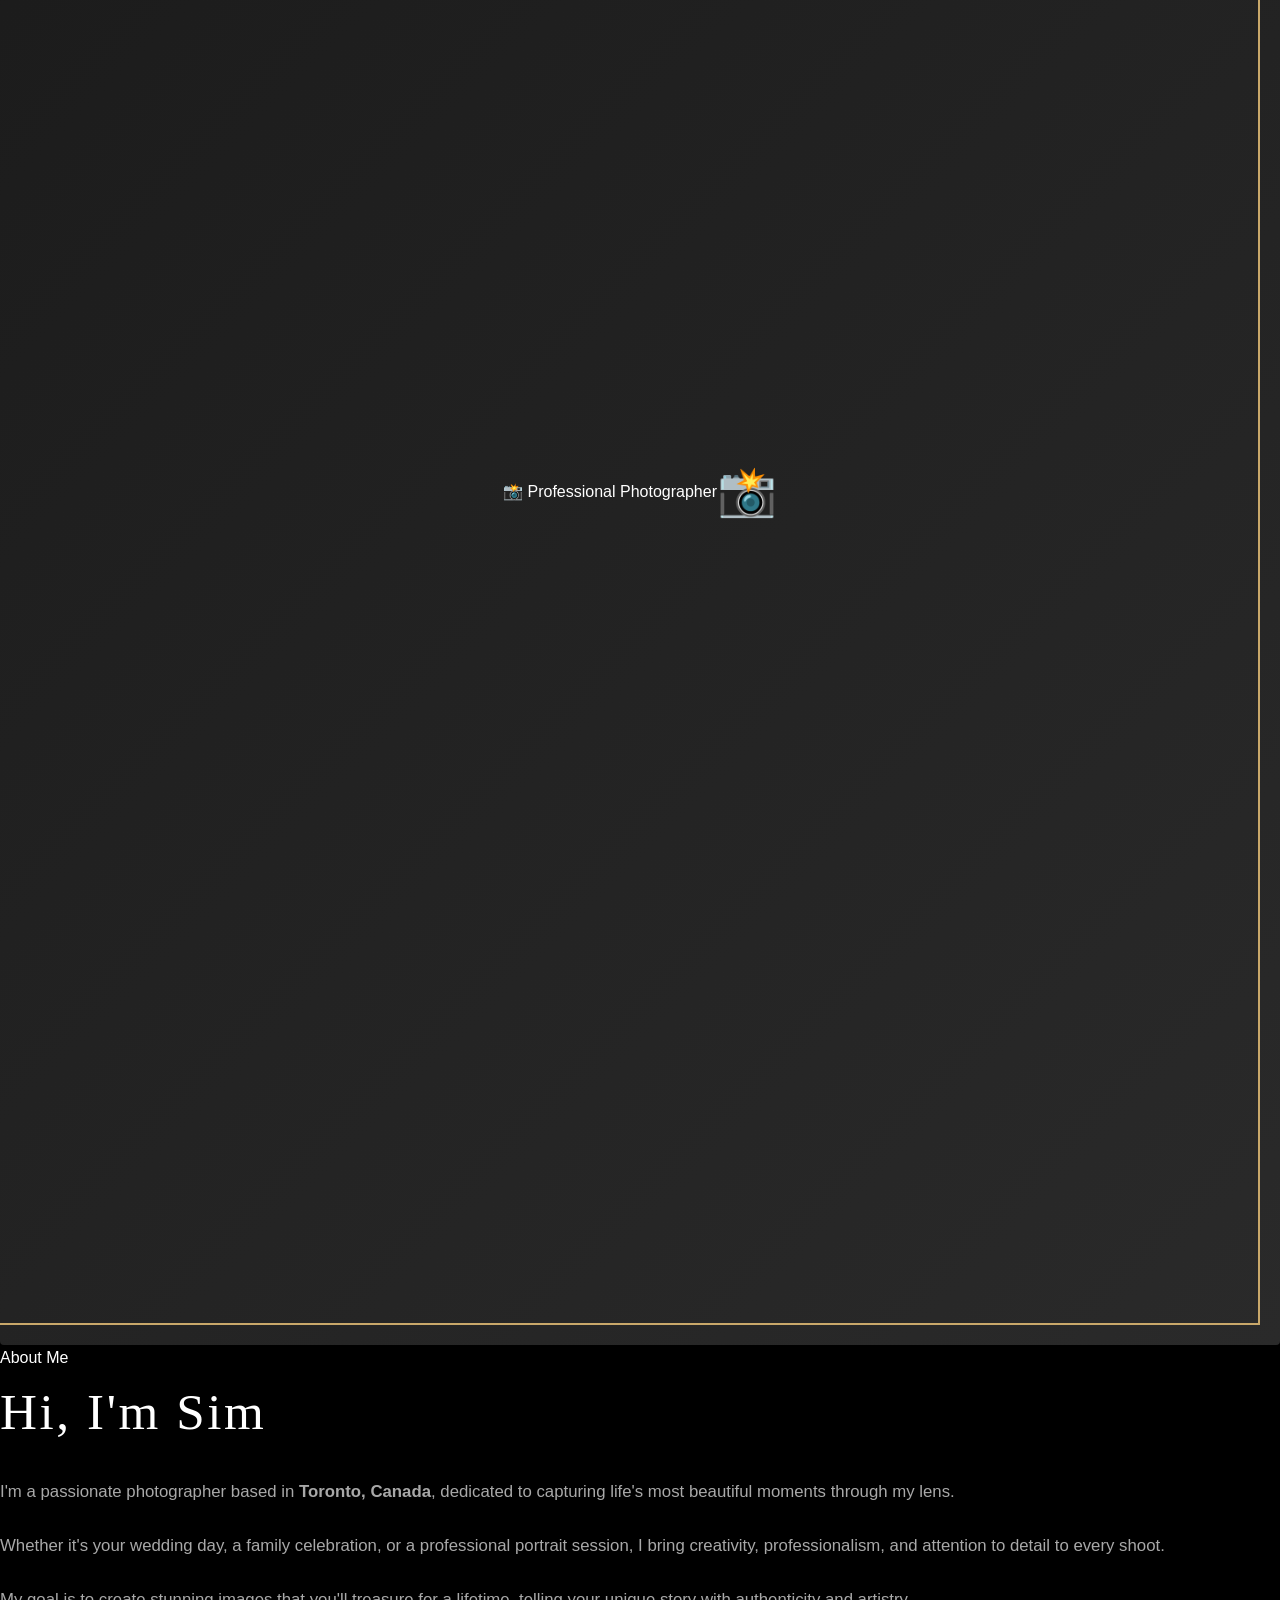
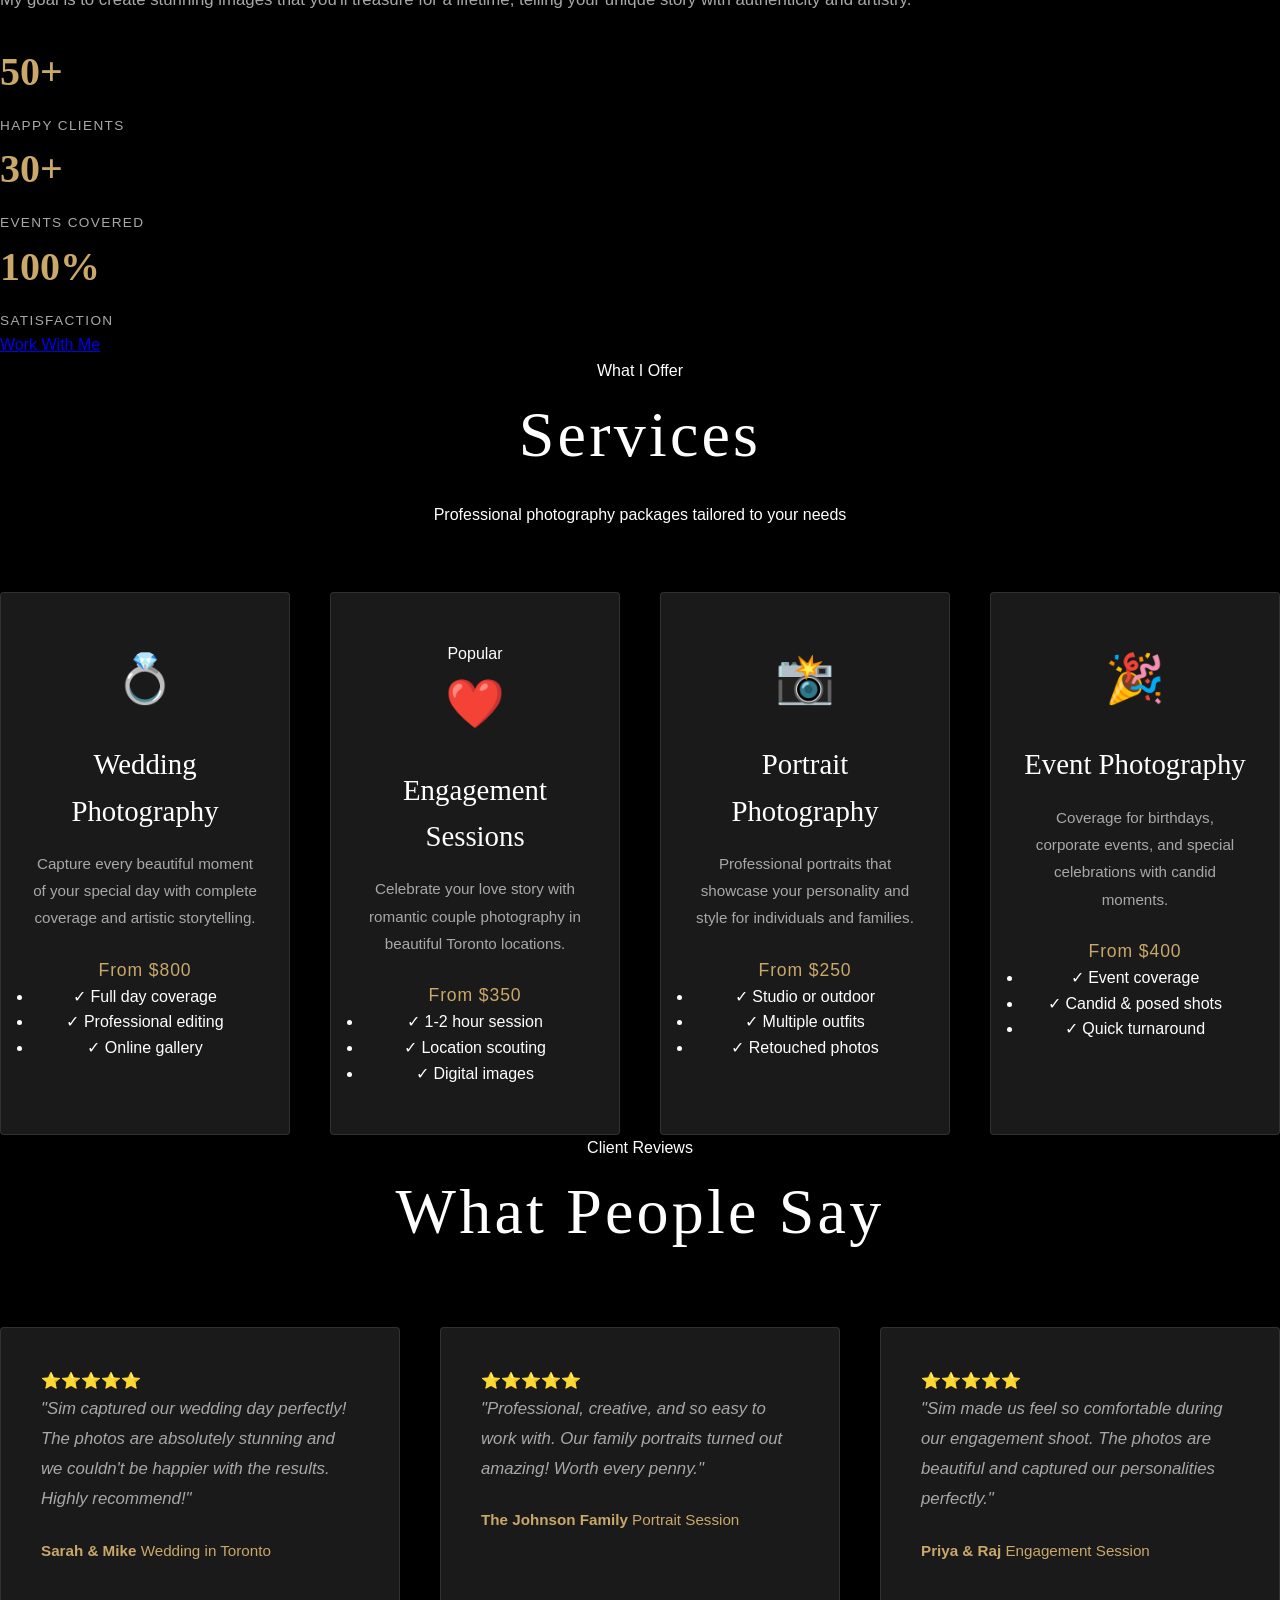
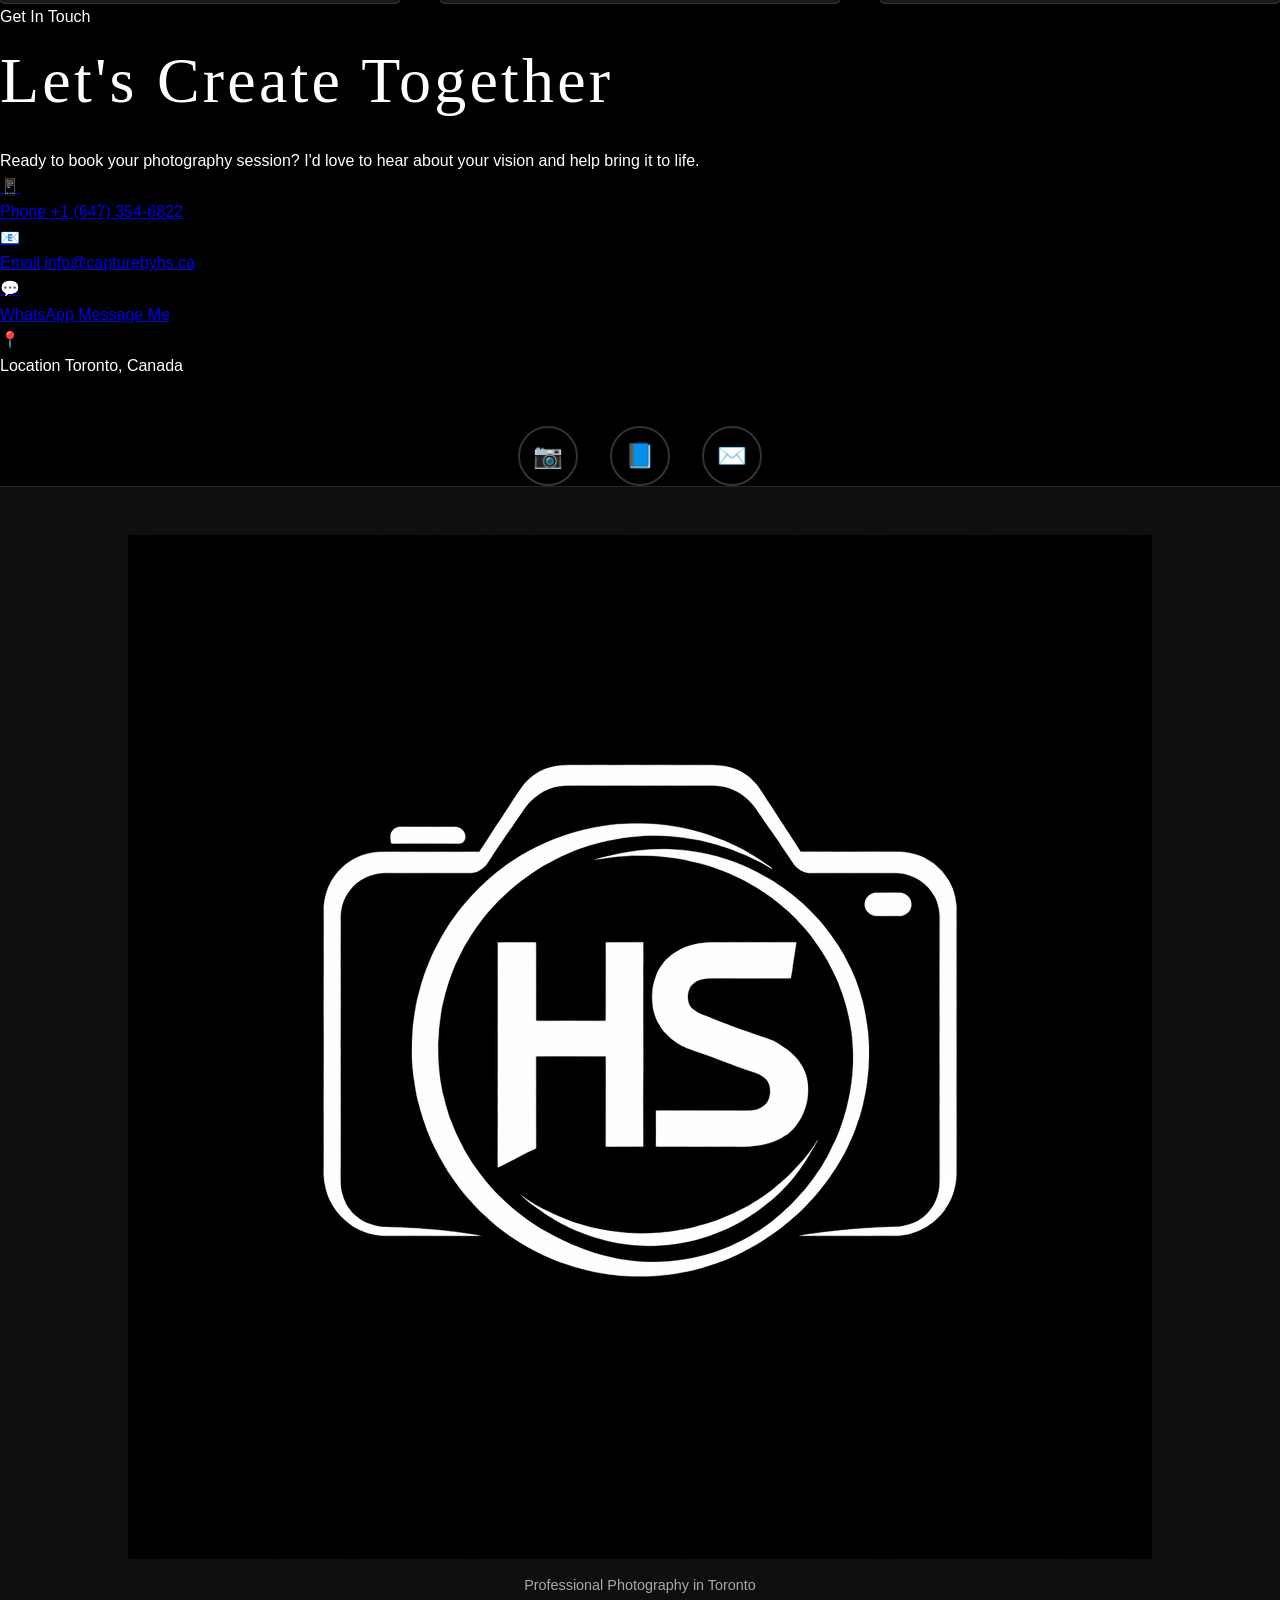
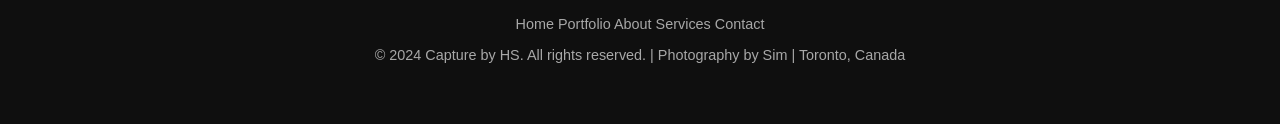
==== commit 8f806bcc: "Revise location and enhance layout in index.html Updated the location and title to reflect the chang" ====
--- a/index.html
+++ b/index.html
@@ -3,8 +3,8 @@
 <head>
     <meta charset="UTF-8">
     <meta name="viewport" content="width=device-width, initial-scale=1.0">
-    <meta name="description" content="Capture by HS - Professional Photography by Sim in Montreal. Specializing in weddings, portraits, and events.">
-    <title>Capture by HS | Photography by Sim</title>
+    <meta name="description" content="Capture by HS - Professional Photography by Sim in Toronto. Specializing in weddings, portraits, and events.">
+    <title>Capture by HS | Professional Photography in Toronto</title>
     
     <!-- Favicon -->
     <link rel="icon" type="image/jpeg" href="Logo.jpg">
@@ -12,27 +12,19 @@
     <!-- Fonts -->
     <link rel="preconnect" href="https://fonts.googleapis.com">
     <link rel="preconnect" href="https://fonts.gstatic.com" crossorigin>
-    <link href="https://fonts.googleapis.com/css2?family=Cormorant+Garamond:wght@300;400;600&family=Montserrat:wght@300;400;500&display=swap" rel="stylesheet">
+    <link href="https://fonts.googleapis.com/css2?family=Playfair+Display:wght@400;500;700&family=Inter:wght@300;400;500;600&display=swap" rel="stylesheet">
     
     <!-- Stylesheet -->
     <link rel="stylesheet" href="style.css">
 </head>
 <body>
-    <!-- Loading Screen -->
-    <div id="loader" class="loader">
-        <div class="loader-content">
-            <div class="camera-icon">📸</div>
-            <p>Loading...</p>
-        </div>
-    </div>
-
     <!-- Header / Navigation -->
     <header id="header">
         <a href="#home" class="logo-container">
             <img src="Logo.jpg" alt="Capture by HS Logo" class="logo-img">
             <div class="logo-text">
                 <span class="brand">CAPTURE BY HS</span>
-                <span class="tagline">Photography</span>
+                <span class="tagline">Professional Photography</span>
             </div>
         </a>
         
@@ -54,223 +46,335 @@
         </div>
     </header>
 
-    <!-- Hero Section -->
+    <!-- Hero Section - Improved Professional Landing -->
     <section id="home" class="hero">
-        <div class="hero-overlay"></div>
-        <div class="hero-content">
-            <p class="subtitle">Welcome to</p>
-            <h1>Capture by HS</h1>
-            <p class="description">Your moments, beautifully preserved</p>
-            <a href="#portfolio" class="cta-button">View My Work</a>
-        </div>
-        <!-- Scroll Indicator -->
+        <div class="hero-background">
+            <div class="hero-overlay"></div>
+        </div>
+        
+        <div class="hero-container">
+            <div class="hero-content">
+                <span class="hero-subtitle">Toronto's Premier Photography</span>
+                <h1 class="hero-title">Capture by HS</h1>
+                <p class="hero-description">Creating timeless memories through the art of photography. Specializing in weddings, portraits, and life's most precious moments.</p>
+                
+                <div class="hero-buttons">
+                    <a href="#portfolio" class="btn btn-primary">View Portfolio</a>
+                    <a href="#contact" class="btn btn-secondary">Get in Touch</a>
+                </div>
+                
+                <div class="hero-features">
+                    <div class="feature-item">
+                        <span class="feature-icon">📸</span>
+                        <span class="feature-text">Professional Quality</span>
+                    </div>
+                    <div class="feature-item">
+                        <span class="feature-icon">⚡</span>
+                        <span class="feature-text">Fast Delivery</span>
+                    </div>
+                    <div class="feature-item">
+                        <span class="feature-icon">❤️</span>
+                        <span class="feature-text">Passionate Service</span>
+                    </div>
+                </div>
+            </div>
+        </div>
+        
         <div class="scroll-indicator">
-            <span>Scroll</span>
-            <div class="scroll-arrow">↓</div>
+            <span>Scroll to explore</span>
+            <div class="mouse">
+                <div class="wheel"></div>
+            </div>
         </div>
     </section>
 
     <!-- Portfolio Section -->
-    <section id="portfolio" class="portfolio">
-        <div class="section-header">
-            <h2 class="section-title">My Portfolio</h2>
-            <p class="section-subtitle">Recent Projects</p>
-        </div>
-        
-        <div class="portfolio-grid">
-            <div class="portfolio-item" data-category="wedding">
-                <img src="photo1.jpg" alt="Winter Wedding Photography" loading="lazy">
-                <div class="portfolio-overlay">
-                    <h3>Winter Romance</h3>
-                    <p>Wedding Photography</p>
-                </div>
+    <section id="portfolio" class="portfolio-section">
+        <div class="container">
+            <div class="section-header">
+                <span class="section-label">My Work</span>
+                <h2 class="section-title">Portfolio</h2>
+                <p class="section-description">A collection of my recent photography projects</p>
             </div>
             
-            <div class="portfolio-item" data-category="engagement">
-                <img src="photo2.jpg" alt="Engagement Photography" loading="lazy">
-                <div class="portfolio-overlay">
-                    <h3>Vibrant Love</h3>
-                    <p>Engagement Session</p>
-                </div>
+            <div class="portfolio-grid">
+                <div class="portfolio-card">
+                    <div class="portfolio-image">
+                        <img src="photo1.jpg" alt="Winter Wedding Photography">
+                    </div>
+                    <div class="portfolio-info">
+                        <h3>Winter Romance</h3>
+                        <p>Wedding Photography</p>
+                    </div>
+                </div>
+                
+                <div class="portfolio-card">
+                    <div class="portfolio-image">
+                        <img src="photo2.jpg" alt="Engagement Photography">
+                    </div>
+                    <div class="portfolio-info">
+                        <h3>Vibrant Love</h3>
+                        <p>Engagement Session</p>
+                    </div>
+                </div>
+                
+                <div class="portfolio-card">
+                    <div class="portfolio-image">
+                        <img src="photo4.jpg" alt="Portrait Photography">
+                    </div>
+                    <div class="portfolio-info">
+                        <h3>Style & Elegance</h3>
+                        <p>Portrait Session</p>
+                    </div>
+                </div>
+                
+                <div class="portfolio-card">
+                    <div class="portfolio-image">
+                        <img src="photo3.jpg" alt="Wedding Photography">
+                    </div>
+                    <div class="portfolio-info">
+                        <h3>Perfect Moments</h3>
+                        <p>Wedding Day</p>
+                    </div>
+                </div>
+            </div>
+        </div>
+    </section>
+
+    <!-- About Section -->
+    <section id="about" class="about-section">
+        <div class="container">
+            <div class="about-grid">
+                <div class="about-image">
+                    <img src="profile.jpg" alt="Sim - Professional Photographer">
+                    <div class="about-badge">
+                        <span class="badge-icon">📸</span>
+                        <span class="badge-text">Professional Photographer</span>
+                    </div>
+                </div>
+                
+                <div class="about-content">
+                    <span class="section-label">About Me</span>
+                    <h2 class="section-title">Hi, I'm Sim</h2>
+                    <p class="about-text">I'm a passionate photographer based in <strong>Toronto, Canada</strong>, dedicated to capturing life's most beautiful moments through my lens.</p>
+                    
+                    <p class="about-text">Whether it's your wedding day, a family celebration, or a professional portrait session, I bring creativity, professionalism, and attention to detail to every shoot.</p>
+                    
+                    <p class="about-text">My goal is to create stunning images that you'll treasure for a lifetime, telling your unique story with authenticity and artistry.</p>
+                    
+                    <div class="stats-grid">
+                        <div class="stat-card">
+                            <span class="stat-number">50+</span>
+                            <span class="stat-label">Happy Clients</span>
+                        </div>
+                        <div class="stat-card">
+                            <span class="stat-number">30+</span>
+                            <span class="stat-label">Events Covered</span>
+                        </div>
+                        <div class="stat-card">
+                            <span class="stat-number">100%</span>
+                            <span class="stat-label">Satisfaction</span>
+                        </div>
+                    </div>
+                    
+                    <a href="#contact" class="btn btn-primary">Work With Me</a>
+                </div>
+            </div>
+        </div>
+    </section>
+
+    <!-- Services Section -->
+    <section id="services" class="services-section">
+        <div class="container">
+            <div class="section-header">
+                <span class="section-label">What I Offer</span>
+                <h2 class="section-title">Services</h2>
+                <p class="section-description">Professional photography packages tailored to your needs</p>
             </div>
             
-            <div class="portfolio-item" data-category="portrait">
-                <img src="photo4.jpg" alt="Portrait Photography" loading="lazy">
-                <div class="portfolio-overlay">
-                    <h3>Style & Elegance</h3>
-                    <p>Portrait Session</p>
-                </div>
+            <div class="services-grid">
+                <div class="service-card">
+                    <div class="service-icon">💍</div>
+                    <h3 class="service-title">Wedding Photography</h3>
+                    <p class="service-description">Capture every beautiful moment of your special day with complete coverage and artistic storytelling.</p>
+                    <div class="service-price">From $800</div>
+                    <ul class="service-features">
+                        <li>✓ Full day coverage</li>
+                        <li>✓ Professional editing</li>
+                        <li>✓ Online gallery</li>
+                    </ul>
+                </div>
+                
+                <div class="service-card featured">
+                    <div class="featured-badge">Popular</div>
+                    <div class="service-icon">❤️</div>
+                    <h3 class="service-title">Engagement Sessions</h3>
+                    <p class="service-description">Celebrate your love story with romantic couple photography in beautiful Toronto locations.</p>
+                    <div class="service-price">From $350</div>
+                    <ul class="service-features">
+                        <li>✓ 1-2 hour session</li>
+                        <li>✓ Location scouting</li>
+                        <li>✓ Digital images</li>
+                    </ul>
+                </div>
+                
+                <div class="service-card">
+                    <div class="service-icon">📸</div>
+                    <h3 class="service-title">Portrait Photography</h3>
+                    <p class="service-description">Professional portraits that showcase your personality and style for individuals and families.</p>
+                    <div class="service-price">From $250</div>
+                    <ul class="service-features">
+                        <li>✓ Studio or outdoor</li>
+                        <li>✓ Multiple outfits</li>
+                        <li>✓ Retouched photos</li>
+                    </ul>
+                </div>
+                
+                <div class="service-card">
+                    <div class="service-icon">🎉</div>
+                    <h3 class="service-title">Event Photography</h3>
+                    <p class="service-description">Coverage for birthdays, corporate events, and special celebrations with candid moments.</p>
+                    <div class="service-price">From $400</div>
+                    <ul class="service-features">
+                        <li>✓ Event coverage</li>
+                        <li>✓ Candid & posed shots</li>
+                        <li>✓ Quick turnaround</li>
+                    </ul>
+                </div>
+            </div>
+        </div>
+    </section>
+
+    <!-- Testimonials Section -->
+    <section class="testimonials-section">
+        <div class="container">
+            <div class="section-header">
+                <span class="section-label">Client Reviews</span>
+                <h2 class="section-title">What People Say</h2>
             </div>
             
-            <div class="portfolio-item" data-category="wedding">
-                <img src="photo3.jpg" alt="Wedding Photography" loading="lazy">
-                <div class="portfolio-overlay">
-                    <h3>Perfect Moments</h3>
-                    <p>Wedding Day</p>
-                </div>
-            </div>
-        </div>
-    </section>
-
-    <!-- About Section -->
-    <section id="about" class="about">
-        <div class="about-image-wrapper">
-            <div class="about-image">
-                <img src="photo4.jpg" alt="Sim - Professional Photographer" loading="lazy">
-            </div>
-        </div>
-        
-        <div class="about-content">
-            <span class="highlight">Meet the Photographer</span>
-            <h2>Hi, I'm Sim</h2>
-            <p>I'm an aspiring photographer based in Montreal, passionate about capturing beautiful moments and telling stories through my lens.</p>
-            <p>Whether it's your special day, a family gathering, or a personal portrait session, I'm here to make sure your memories are preserved in the most beautiful way possible.</p>
-            <p>I'm just starting my journey in professional photography, and I'd love to work with you to create stunning images that you'll treasure forever.</p>
+            <div class="testimonials-grid">
+                <div class="testimonial-card">
+                    <div class="testimonial-rating">⭐⭐⭐⭐⭐</div>
+                    <p class="testimonial-text">"Sim captured our wedding day perfectly! The photos are absolutely stunning and we couldn't be happier with the results. Highly recommend!"</p>
+                    <div class="testimonial-author">
+                        <div class="author-info">
+                            <strong>Sarah & Mike</strong>
+                            <span>Wedding in Toronto</span>
+                        </div>
+                    </div>
+                </div>
+                
+                <div class="testimonial-card">
+                    <div class="testimonial-rating">⭐⭐⭐⭐⭐</div>
+                    <p class="testimonial-text">"Professional, creative, and so easy to work with. Our family portraits turned out amazing! Worth every penny."</p>
+                    <div class="testimonial-author">
+                        <div class="author-info">
+                            <strong>The Johnson Family</strong>
+                            <span>Portrait Session</span>
+                        </div>
+                    </div>
+                </div>
+                
+                <div class="testimonial-card">
+                    <div class="testimonial-rating">⭐⭐⭐⭐⭐</div>
+                    <p class="testimonial-text">"Sim made us feel so comfortable during our engagement shoot. The photos are beautiful and captured our personalities perfectly."</p>
+                    <div class="testimonial-author">
+                        <div class="author-info">
+                            <strong>Priya & Raj</strong>
+                            <span>Engagement Session</span>
+                        </div>
+                    </div>
+                </div>
+            </div>
+        </div>
+    </section>
+
+    <!-- Contact Section -->
+    <section id="contact" class="contact-section">
+        <div class="container">
+            <div class="contact-grid">
+                <div class="contact-info-section">
+                    <span class="section-label">Get In Touch</span>
+                    <h2 class="section-title">Let's Create Together</h2>
+                    <p class="contact-description">Ready to book your photography session? I'd love to hear about your vision and help bring it to life.</p>
+                    
+                    <div class="contact-methods">
+                        <a href="tel:+16473546822" class="contact-method">
+                            <div class="method-icon">📱</div>
+                            <div class="method-info">
+                                <span class="method-label">Phone</span>
+                                <span class="method-value">+1 (647) 354-6822</span>
+                            </div>
+                        </a>
+                        
+                        <a href="mailto:info@capturebyhs.ca" class="contact-method">
+                            <div class="method-icon">📧</div>
+                            <div class="method-info">
+                                <span class="method-label">Email</span>
+                                <span class="method-value">info@capturebyhs.ca</span>
+                            </div>
+                        </a>
+                        
+                        <a href="https://wa.me/16473546822" target="_blank" class="contact-method">
+                            <div class="method-icon">💬</div>
+                            <div class="method-info">
+                                <span class="method-label">WhatsApp</span>
+                                <span class="method-value">Message Me</span>
+                            </div>
+                        </a>
+                        
+                        <div class="contact-method">
+                            <div class="method-icon">📍</div>
+                            <div class="method-info">
+                                <span class="method-label">Location</span>
+                                <span class="method-value">Toronto, Canada</span>
+                            </div>
+                        </div>
+                    </div>
+                    
+                    <div class="social-links">
+                        <a href="https://instagram.com/capturebyhs" target="_blank" class="social-link">
+                            <span>📷</span>
+                        </a>
+                        <a href="https://facebook.com/capturebyhs" target="_blank" class="social-link">
+                            <span>📘</span>
+                        </a>
+                        <a href="mailto:info@capturebyhs.ca" class="social-link">
+                            <span>✉️</span>
+                        </a>
+                    </div>
+                </div>
+            </div>
+        </div>
+    </section>
+
+    <!-- Footer -->
+    <footer class="footer">
+        <div class="container">
+            <div class="footer-content">
+                <div class="footer-brand">
+                    <img src="Logo.jpg" alt="Capture by HS" class="footer-logo">
+                    <p class="footer-tagline">Professional Photography in Toronto</p>
+                </div>
+                
+                <div class="footer-links">
+                    <a href="#home">Home</a>
+                    <a href="#portfolio">Portfolio</a>
+                    <a href="#about">About</a>
+                    <a href="#services">Services</a>
+                    <a href="#contact">Contact</a>
+                </div>
+            </div>
             
-            <div class="stats">
-                <div class="stat">
-                    <span class="stat-number" data-target="50">0</span>
-                    <span class="stat-label">Happy Clients</span>
-                </div>
-                <div class="stat">
-                    <span class="stat-number" data-target="30">0</span>
-                    <span class="stat-label">Events Covered</span>
-                </div>
-                <div class="stat">
-                    <span class="stat-number" data-target="100">0</span>
-                    <span class="stat-label">Passion %</span>
-                </div>
-            </div>
-            
-            <a href="#contact" class="cta-button">Let's Work Together</a>
-        </div>
-    </section>
-
-    <!-- Services Section -->
-    <section id="services" class="services">
-        <div class="section-header">
-            <h2 class="section-title">Services</h2>
-            <p class="section-subtitle">What I Offer</p>
-        </div>
-        
-        <div class="services-grid">
-            <div class="service-card">
-                <div class="service-icon">💍</div>
-                <h3>Wedding Photography</h3>
-                <p>Capture every beautiful moment of your special day with professional photography that tells your love story.</p>
-                <div class="service-price">Starting at $800</div>
-            </div>
-            
-            <div class="service-card">
-                <div class="service-icon">❤️</div>
-                <h3>Engagement Sessions</h3>
-                <p>Beautiful couple photography in stunning Montreal locations to celebrate your love and journey together.</p>
-                <div class="service-price">Starting at $350</div>
-            </div>
-            
-            <div class="service-card">
-                <div class="service-icon">📸</div>
-                <h3>Portrait Photography</h3>
-                <p>Professional portraits that showcase your personality, perfect for individuals, families, and professionals.</p>
-                <div class="service-price">Starting at $250</div>
-            </div>
-            
-            <div class="service-card">
-                <div class="service-icon">🎉</div>
-                <h3>Event Photography</h3>
-                <p>Coverage for birthdays, parties, and special celebrations with creative and candid photography.</p>
-                <div class="service-price">Starting at $400</div>
-            </div>
-        </div>
-    </section>
-
-    <!-- Testimonials Section -->
-    <section class="testimonials">
-        <div class="section-header">
-            <h2 class="section-title">What Clients Say</h2>
-            <p class="section-subtitle">Testimonials</p>
-        </div>
-        
-        <div class="testimonials-grid">
-            <div class="testimonial-card">
-                <div class="stars">⭐⭐⭐⭐⭐</div>
-                <p class="testimonial-text">"Sim captured our wedding day perfectly! The photos are absolutely stunning and we couldn't be happier."</p>
-                <p class="testimonial-author">- Sarah & Mike</p>
-            </div>
-            
-            <div class="testimonial-card">
-                <div class="stars">⭐⭐⭐⭐⭐</div>
-                <p class="testimonial-text">"Professional, creative, and so easy to work with. Our family portraits turned out amazing!"</p>
-                <p class="testimonial-author">- The Johnsons</p>
-            </div>
-            
-            <div class="testimonial-card">
-                <div class="stars">⭐⭐⭐⭐⭐</div>
-                <p class="testimonial-text">"Highly recommend! Sim made us feel comfortable and the engagement photos are beautiful."</p>
-                <p class="testimonial-author">- Priya & Raj</p>
-            </div>
-        </div>
-    </section>
-
-    <!-- Contact Section -->
-    <section id="contact" class="contact">
-        <div class="section-header">
-            <span class="highlight">Get In Touch</span>
-            <h2 class="section-title">Let's Create Together</h2>
-            <p>I'd love to hear about your photography needs. Reach out and let's make something beautiful!</p>
-        </div>
-        
-        <div class="contact-info">
-            <div class="contact-card">
-                <div class="contact-icon">📧</div>
-                <h3>Email</h3>
-                <a href="mailto:info@capturebyhs.ca">info@capturebyhs.ca</a>
-            </div>
-            
-            <div class="contact-card">
-                <div class="contact-icon">📱</div>
-                <h3>Phone</h3>
-                <a href="tel:+16473546822">+1 (647) 354-6822</a>
-            </div>
-            
-            <div class="contact-card">
-                <div class="contact-icon">💬</div>
-                <h3>WhatsApp</h3>
-                <a href="https://wa.me/16473546822" target="_blank">Message Me</a>
-            </div>
-        </div>
-        
-        <div class="social-links">
-            <a href="https://instagram.com/capturebyhs" target="_blank" class="social-link" aria-label="Instagram">
-                <span>📷</span>
-            </a>
-            <a href="https://facebook.com/capturebyhs" target="_blank" class="social-link" aria-label="Facebook">
-                <span>📘</span>
-            </a>
-            <a href="mailto:info@capturebyhs.ca" class="social-link" aria-label="Email">
-                <span>✉️</span>
-            </a>
-        </div>
-    </section>
-
-    <!-- Footer -->
-    <footer>
-        <img src="Logo.jpg" alt="Capture by HS" class="logo-footer">
-        <p>&copy; 2024 Capture by HS | Photography by Sim</p>
-        <p class="footer-location">Montreal, Canada</p>
-        <p class="footer-links">
-            <a href="#home">Home</a> | 
-            <a href="#portfolio">Portfolio</a> | 
-            <a href="#about">About</a> | 
-            <a href="#services">Services</a> | 
-            <a href="#contact">Contact</a>
-        </p>
+            <div class="footer-bottom">
+                <p>&copy; 2024 Capture by HS. All rights reserved. | Photography by Sim | Toronto, Canada</p>
+            </div>
+        </div>
     </footer>
 
     <!-- Scroll to Top Button -->
-    <button id="scrollToTop" class="scroll-to-top" aria-label="Scroll to top">
-        ↑
-    </button>
+    <button id="scrollToTop" class="scroll-to-top">↑</button>
 
     <!-- JavaScript -->
     <script src="script.js"></script>
--- a/style.css
+++ b/style.css
@@ -49,6 +49,56 @@
 
 ::-webkit-scrollbar-thumb:hover {
     background: var(--accent-hover);
+}
+
+/* ==========================================
+   LOADING SCREEN
+   ========================================== */
+.loader {
+    position: fixed;
+    top: 0;
+    left: 0;
+    width: 100%;
+    height: 100%;
+    background: var(--primary-bg);
+    display: flex;
+    align-items: center;
+    justify-content: center;
+    z-index: 9999;
+    transition: opacity 0.5s ease, visibility 0.5s ease;
+}
+
+.loader.hidden {
+    opacity: 0;
+    visibility: hidden;
+}
+
+.loader-content {
+    text-align: center;
+}
+
+.camera-icon {
+    font-size: 4rem;
+    animation: pulse 1.5s ease-in-out infinite;
+}
+
+.loader-content p {
+    margin-top: 1rem;
+    color: var(--accent);
+    letter-spacing: 0.2em;
+    font-size: 1rem;
+    text-transform: uppercase;
+}
+
+@keyframes pulse {
+    0%, 100% {
+        transform: scale(1);
+        opacity: 1;
+    }
+    50% {
+        transform: scale(1.1);
+        opacity: 0.7;
+    }
 }
 
 /* ==========================================
@@ -73,6 +123,7 @@
 header.scrolled {
     padding: 1rem 4rem;
     background: rgba(0, 0, 0, 0.95);
+    box-shadow: 0 5px 20px rgba(0, 0, 0, 0.5);
 }
 
 .logo-container {
@@ -96,7 +147,7 @@
 }
 
 .logo-container:hover .logo-img {
-    filter: brightness(1.5);
+    filter: brightness(1.5) drop-shadow(0 0 10px var(--accent));
 }
 
 .logo-text .brand {
@@ -144,11 +195,13 @@
     transition: width var(--transition-speed) ease;
 }
 
-nav a:hover {
+nav a:hover,
+nav a.active {
     color: var(--text-primary);
 }
 
-nav a:hover::after {
+nav a:hover::after,
+nav a.active::after {
     width: 100%;
 }
 
@@ -199,8 +252,18 @@
     width: 100%;
     height: 100%;
     background: 
-        radial-gradient(circle at 20% 30%, rgba(201, 168, 106, 0.1), transparent 40%),
-        radial-gradient(circle at 80% 70%, rgba(201, 168, 106, 0.05), transparent 50%);
+        radial-gradient(circle at 20% 30%, rgba(201, 168, 106, 0.15), transparent 40%),
+        radial-gradient(circle at 80% 70%, rgba(201, 168, 106, 0.1), transparent 50%);
+    animation: float 20s ease-in-out infinite;
+}
+
+@keyframes float {
+    0%, 100% {
+        transform: translate(0, 0);
+    }
+    50% {
+        transform: translate(20px, 20px);
+    }
 }
 
 .hero-content {
@@ -221,6 +284,7 @@
     -webkit-background-clip: text;
     -webkit-text-fill-color: transparent;
     background-clip: text;
+    animation: fadeInUp 1s ease 0.4s both;
 }
 
 .hero .subtitle {
@@ -230,6 +294,7 @@
     text-transform: uppercase;
     margin-bottom: 1rem;
     font-weight: 300;
+    animation: fadeInUp 1s ease 0.2s both;
 }
 
 .hero .description {
@@ -237,6 +302,7 @@
     color: var(--text-secondary);
     margin-bottom: 3rem;
     line-height: 1.8;
+    animation: fadeInUp 1s ease 0.6s both;
 }
 
 .cta-button {
@@ -253,6 +319,7 @@
     transition: all var(--transition-speed) ease;
     position: relative;
     overflow: hidden;
+    animation: fadeInUp 1s ease 0.8s both;
 }
 
 .cta-button::before {
@@ -277,6 +344,39 @@
     box-shadow: 0 10px 30px rgba(201, 168, 106, 0.4);
 }
 
+/* Scroll Indicator */
+.scroll-indicator {
+    position: absolute;
+    bottom: 3rem;
+    left: 50%;
+    transform: translateX(-50%);
+    text-align: center;
+    color: var(--text-secondary);
+    animation: fadeInUp 1s ease 1s both;
+}
+
+.scroll-indicator span {
+    font-size: 0.8rem;
+    letter-spacing: 0.2em;
+    text-transform: uppercase;
+    display: block;
+    margin-bottom: 0.5rem;
+}
+
+.scroll-arrow {
+    font-size: 1.5rem;
+    animation: bounce 2s infinite;
+}
+
+@keyframes bounce {
+    0%, 100% {
+        transform: translateY(0);
+    }
+    50% {
+        transform: translateY(10px);
+    }
+}
+
 /* ==========================================
    PORTFOLIO SECTION
    ========================================== */
@@ -284,6 +384,8 @@
     padding: 6rem 4rem;
     max-width: 1400px;
     margin: 0 auto;
+    opacity: 1 !important;
+    transform: none !important;
 }
 
 .section-header {
@@ -321,10 +423,12 @@
     background: var(--card-bg);
     border-radius: 4px;
     transition: all var(--transition-speed) ease;
+    opacity: 1 !important;
+    transform: none !important;
 }
 
 .portfolio-item:hover {
-    transform: translateY(-10px);
+    transform: translateY(-10px) !important;
     box-shadow: 0 20px 40px rgba(0, 0, 0, 0.5);
 }
 
@@ -334,6 +438,7 @@
     object-fit: cover;
     object-position: center 20%;
     transition: all var(--transition-speed) ease;
+    opacity: 1 !important;
 }
 
 .portfolio-item:hover img {
@@ -399,6 +504,8 @@
     align-items: center;
     max-width: 1400px;
     margin: 0 auto;
+    opacity: 1 !important;
+    transform: none !important;
 }
 
 .about-image {
@@ -434,6 +541,7 @@
     object-position: center 30%;
     filter: grayscale(20%);
     transition: all var(--transition-speed) ease;
+    opacity: 1 !important;
 }
 
 .about-image:hover img {
@@ -542,6 +650,63 @@
     color: var(--text-secondary);
     line-height: 1.8;
     font-size: 0.95rem;
+    margin-bottom: 1.5rem;
+}
+
+.service-price {
+    color: var(--accent);
+    font-weight: 500;
+    font-size: 1.1rem;
+    letter-spacing: 0.05em;
+}
+
+/* ==========================================
+   TESTIMONIALS SECTION
+   ========================================== */
+.testimonials {
+    padding: 6rem 4rem;
+    background: var(--secondary-bg);
+    max-width: 1400px;
+    margin: 0 auto;
+}
+
+.testimonials-grid {
+    display: grid;
+    grid-template-columns: repeat(auto-fit, minmax(300px, 1fr));
+    gap: 2.5rem;
+    margin-top: 3rem;
+}
+
+.testimonial-card {
+    background: var(--card-bg);
+    padding: 2.5rem;
+    border-radius: 4px;
+    border: 1px solid rgba(255, 255, 255, 0.1);
+    transition: all var(--transition-speed) ease;
+}
+
+.testimonial-card:hover {
+    border-color: var(--accent);
+    transform: translateY(-5px);
+}
+
+.stars {
+    font-size: 1.2rem;
+    margin-bottom: 1.5rem;
+}
+
+.testimonial-text {
+    color: var(--text-secondary);
+    font-size: 1.05rem;
+    line-height: 1.8;
+    margin-bottom: 1.5rem;
+    font-style: italic;
+}
+
+.testimonial-author {
+    color: var(--accent);
+    font-weight: 500;
+    font-size: 0.95rem;
 }
 
 /* ==========================================
@@ -549,7 +714,6 @@
    ========================================== */
 .contact {
     padding: 6rem 4rem;
-    background: var(--secondary-bg);
     max-width: 1200px;
     margin: 0 auto;
 }
@@ -646,6 +810,7 @@
     text-align: center;
     color: var(--text-secondary);
     font-size: 0.9rem;
+    background: var(--secondary-bg);
 }
 
 .logo-footer {
@@ -661,6 +826,20 @@
 
 .footer-location {
     font-size: 0.85rem;
+    color: var(--accent);
+}
+
+.footer-links {
+    margin-top: 1rem;
+}
+
+.footer-links a {
+    color: var(--text-secondary);
+    text-decoration: none;
+    transition: color var(--transition-speed) ease;
+}
+
+.footer-links a:hover {
     color: var(--accent);
 }
 
@@ -718,32 +897,6 @@
     }
 }
 
-.fade-in {
-    animation: fadeIn 1s ease;
-}
-
-.fade-in-up {
-    animation: fadeInUp 1s ease;
-}
-
-/* Stagger animations for hero content */
-.hero .subtitle {
-    animation-delay: 0.2s;
-}
-
-.hero h1 {
-    animation-delay: 0.4s;
-}
-
-.hero .description {
-    animation-delay: 0.6s;
-}
-
-.hero .cta-button {
-    animation-delay: 0.8s;
-}
-
-/* Scroll reveal animation */
 .reveal {
     opacity: 0;
     transform: translateY(50px);
@@ -772,6 +925,10 @@
 @media (max-width: 768px) {
     header {
         padding: 1.5rem 2rem;
+    }
+    
+    header.scrolled {
+        padding: 1rem 2rem;
     }
     
     nav {
@@ -807,7 +964,8 @@
     .portfolio,
     .about,
     .services,
-    .contact {
+    .contact,
+    .testimonials {
         padding: 4rem 2rem;
     }
     
@@ -816,7 +974,8 @@
         gap: 1.5rem;
     }
     
-    .services-grid {
+    .services-grid,
+    .testimonials-grid {
         grid-template-columns: 1fr;
     }
     
@@ -835,6 +994,10 @@
         width: 45px;
         height: 45px;
     }
+    
+    .scroll-indicator {
+        bottom: 2rem;
+    }
 }
 
 @media (max-width: 480px) {
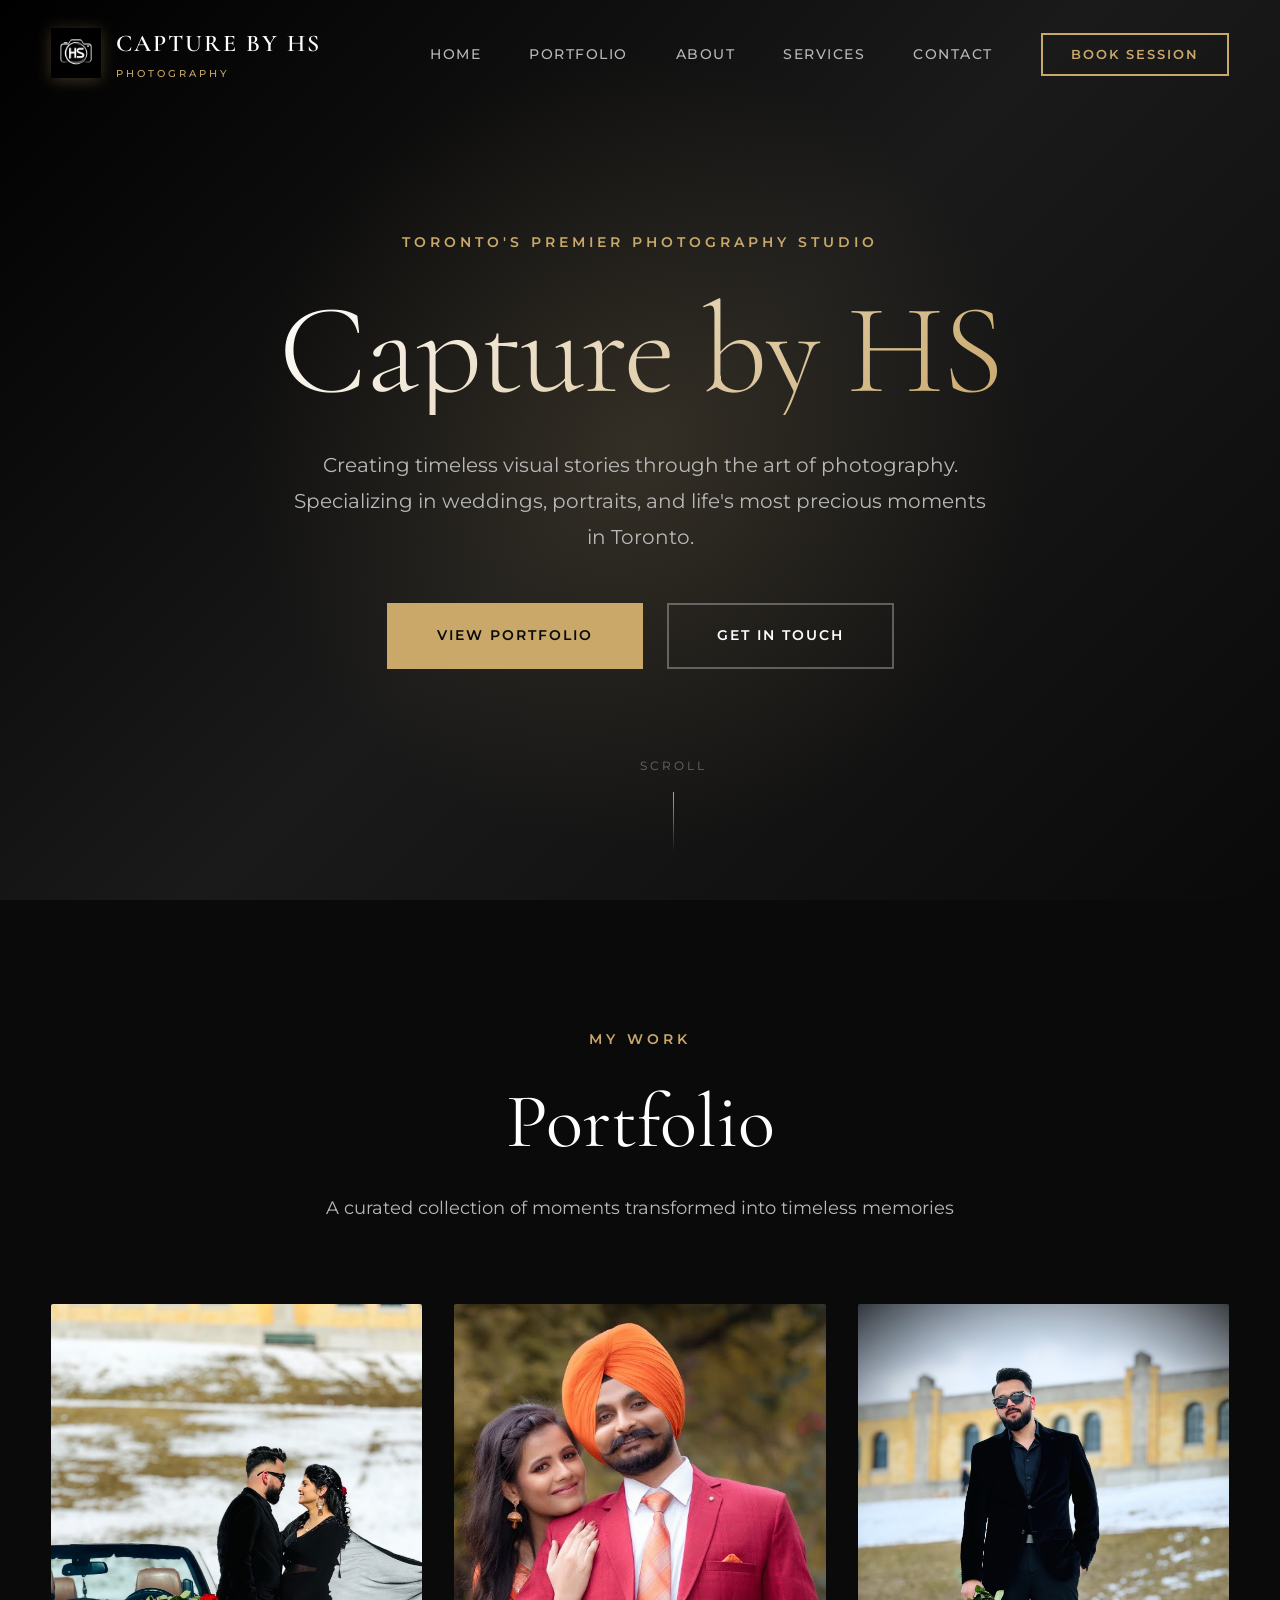
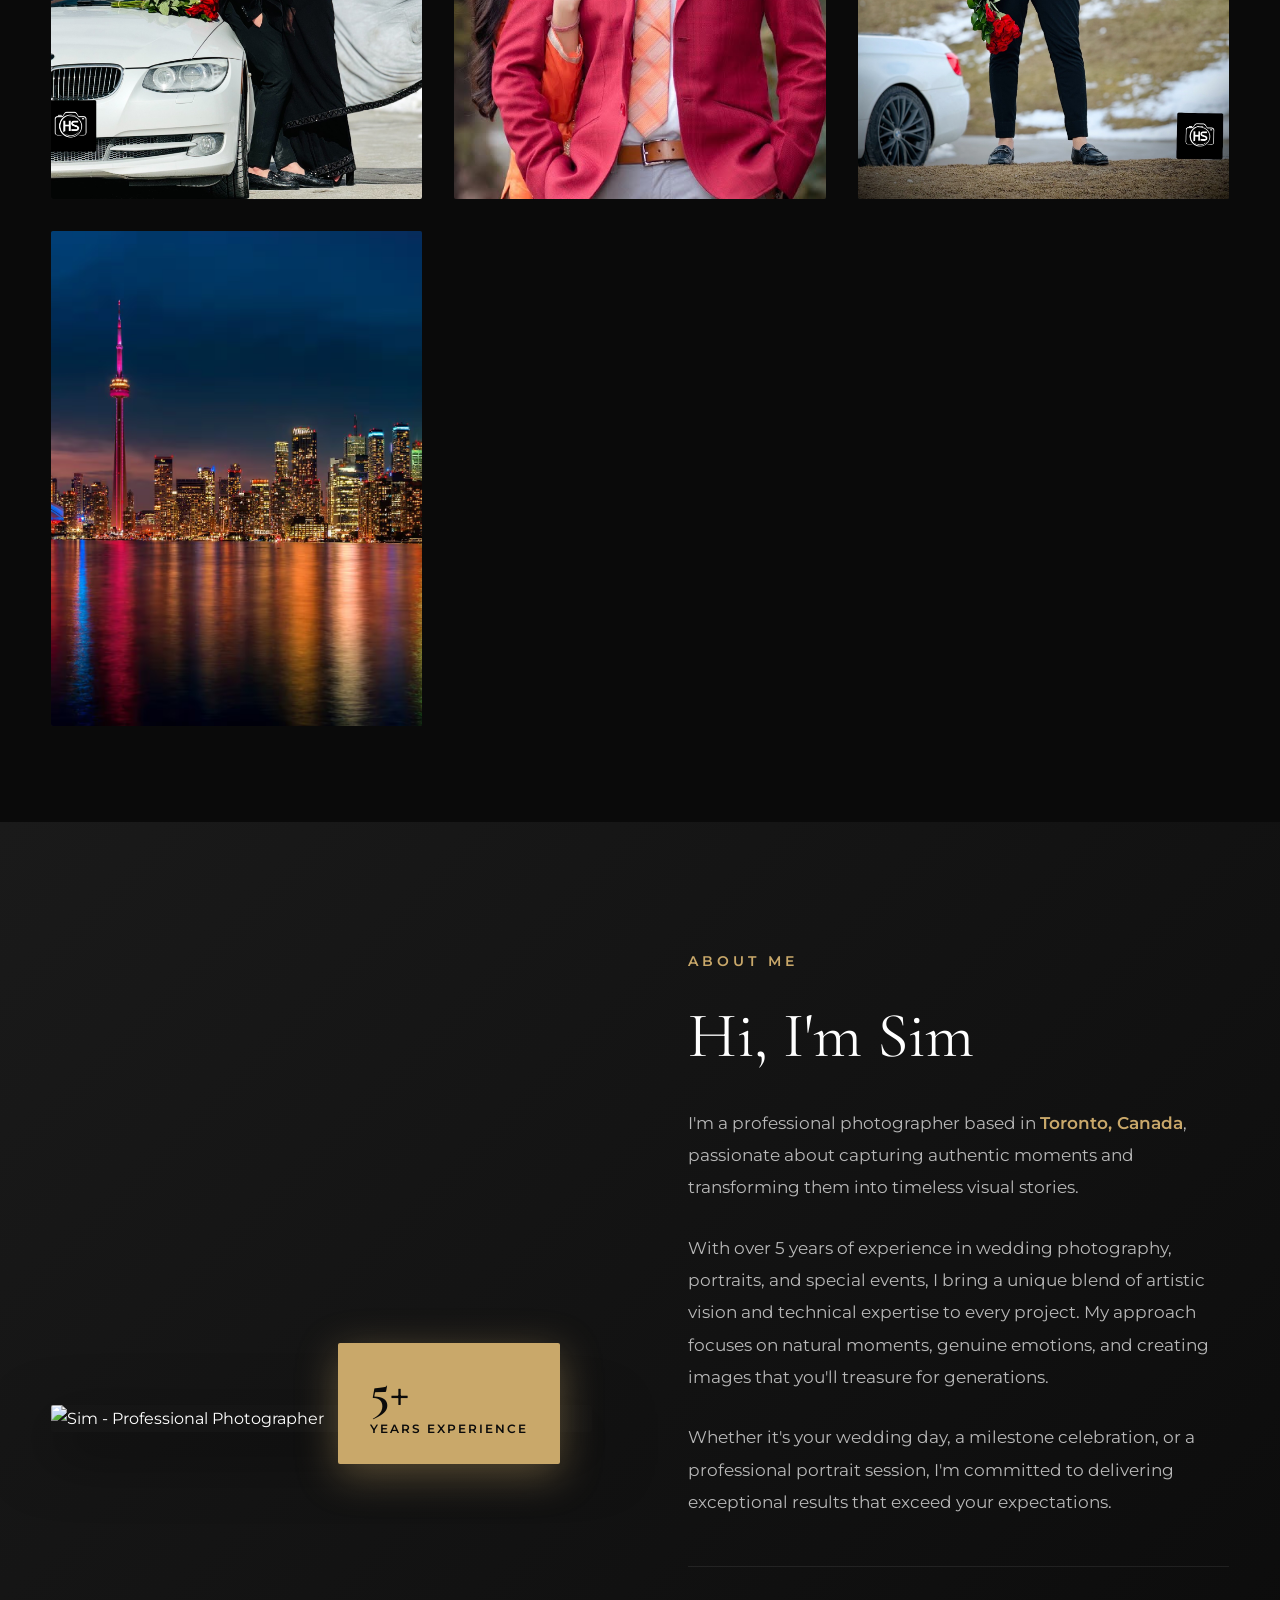
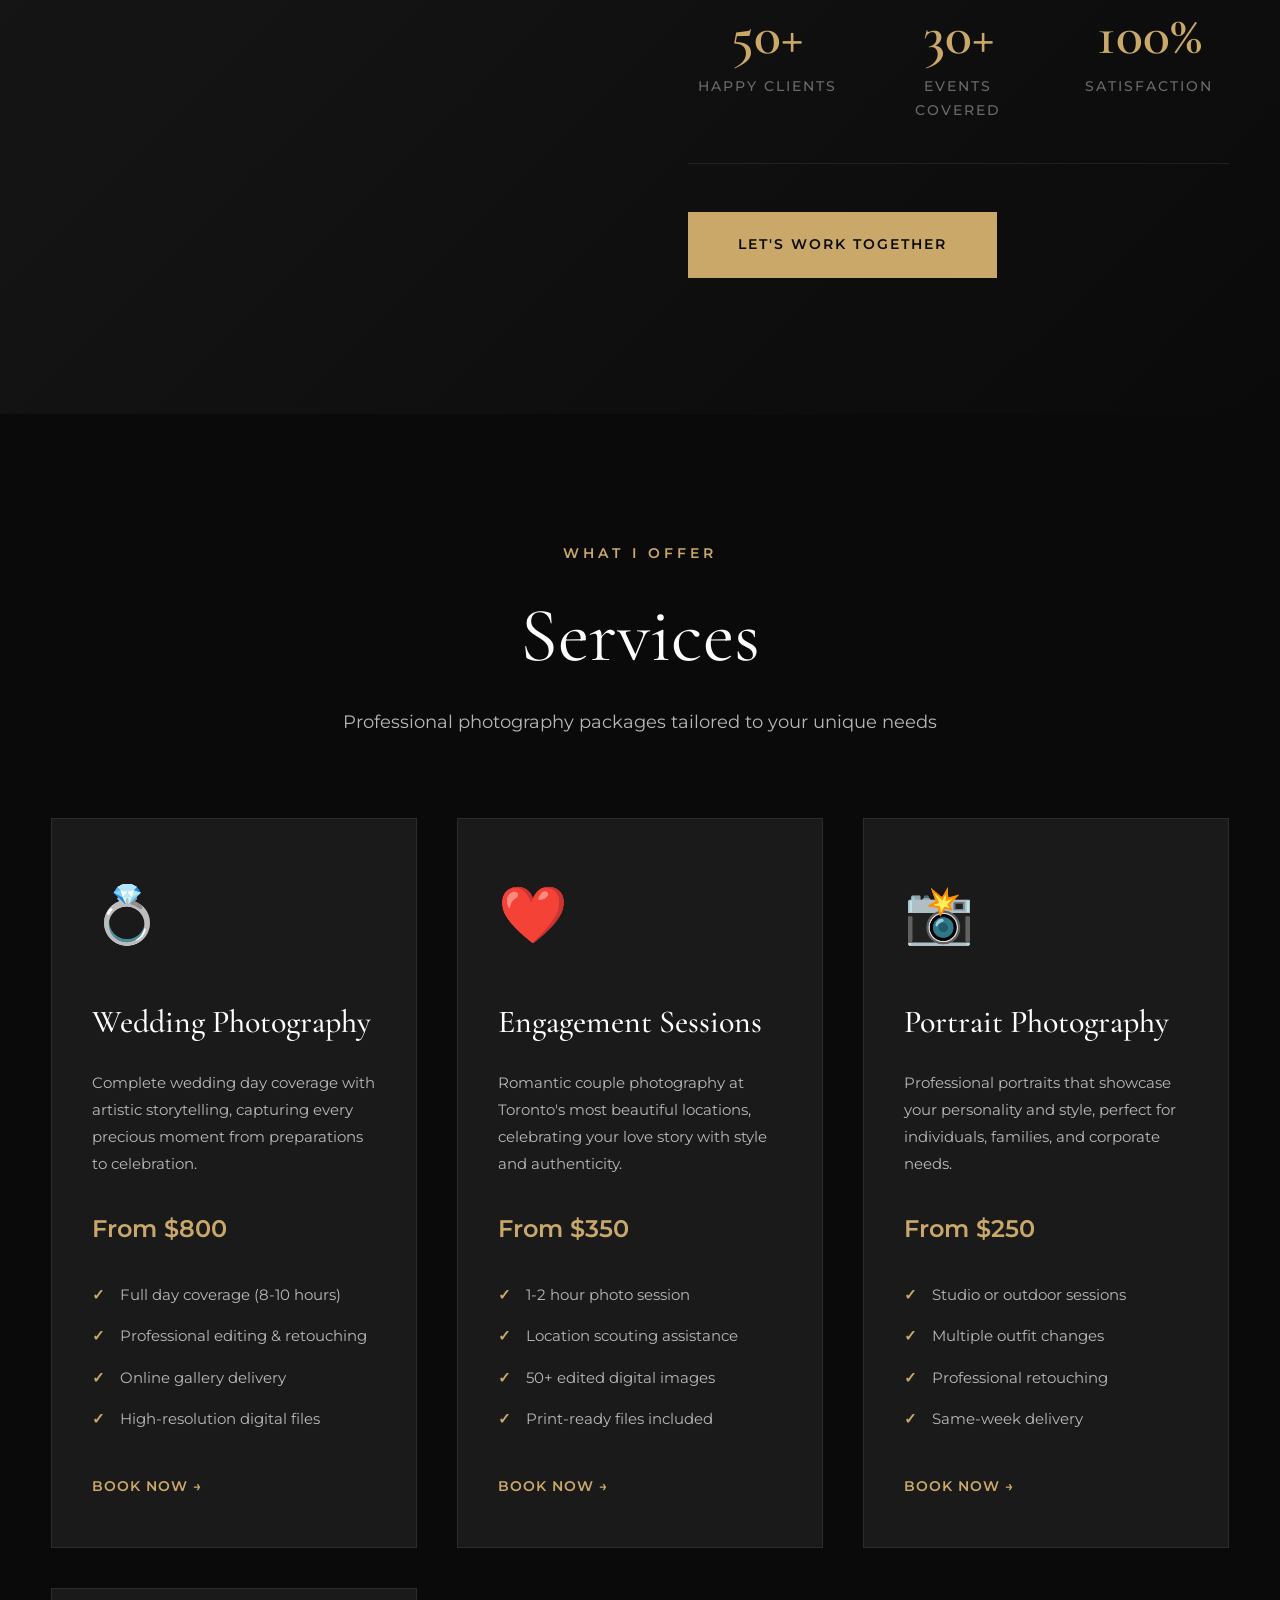
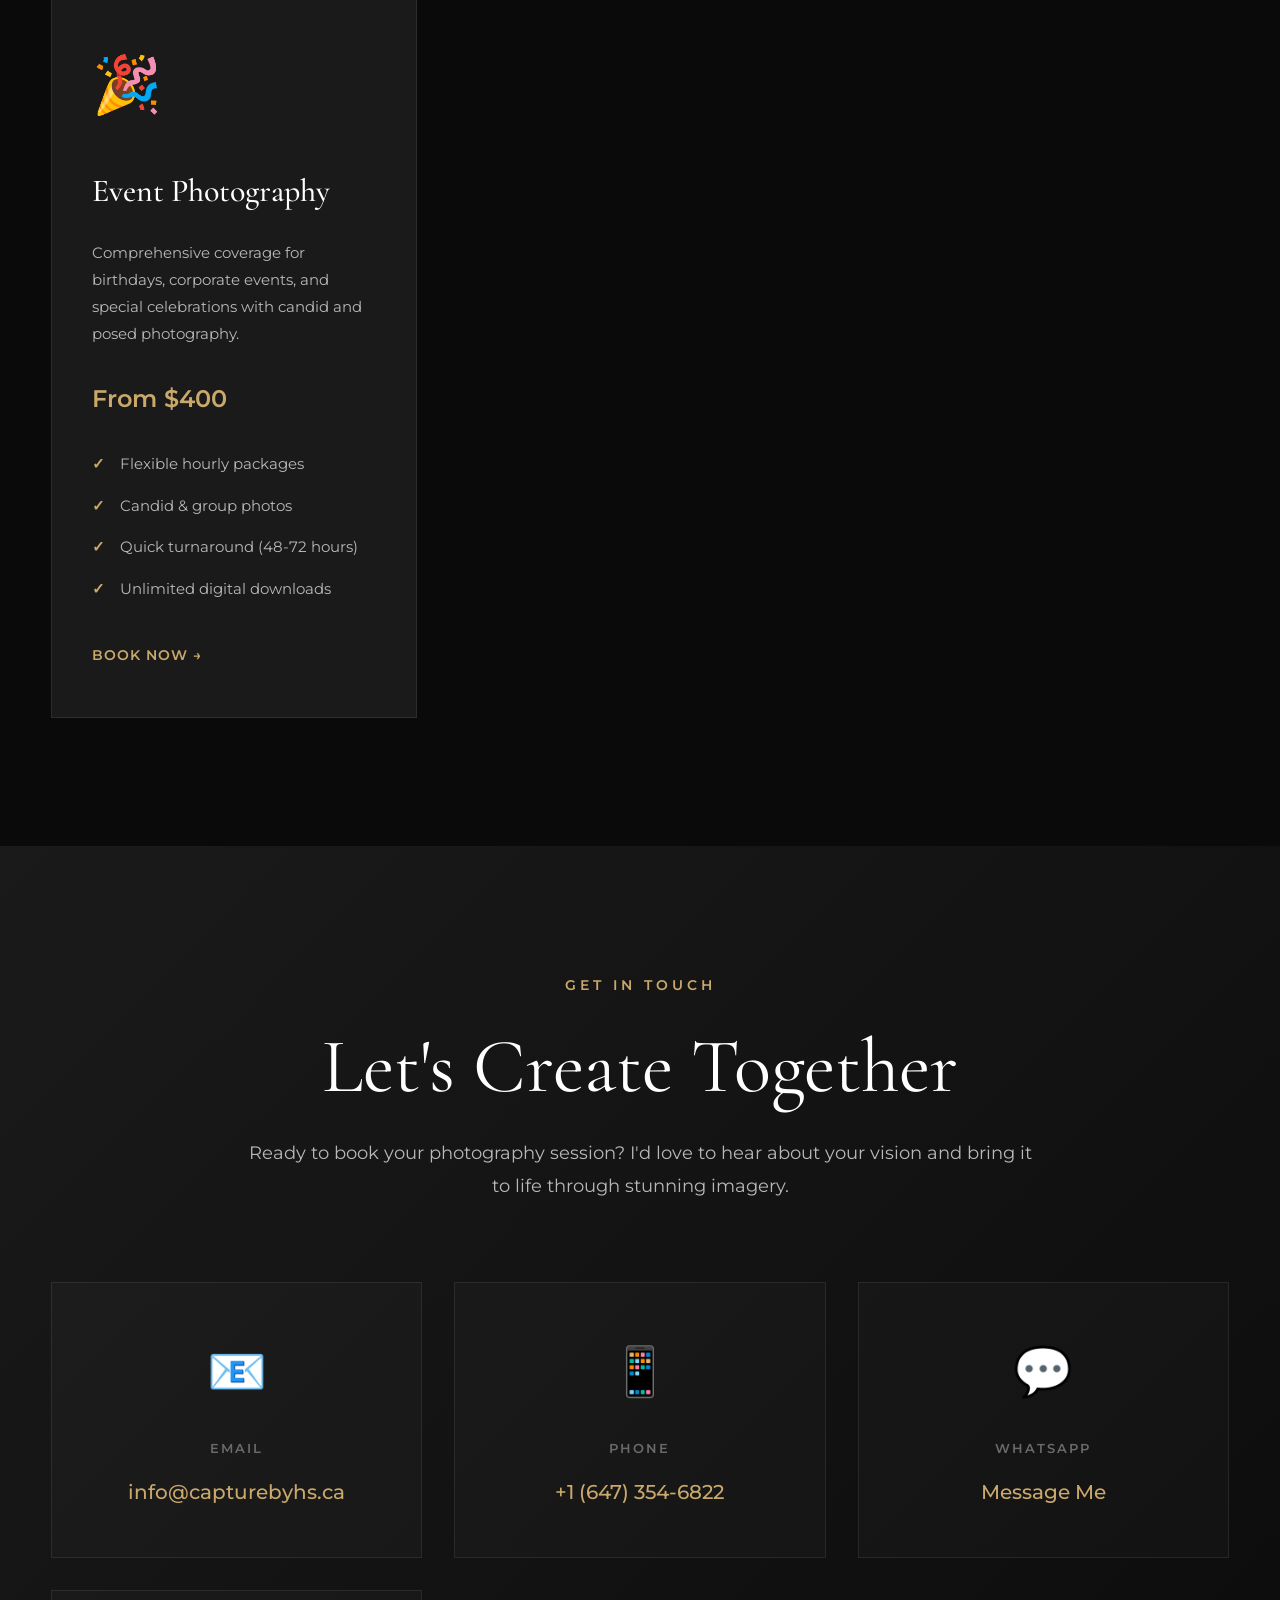
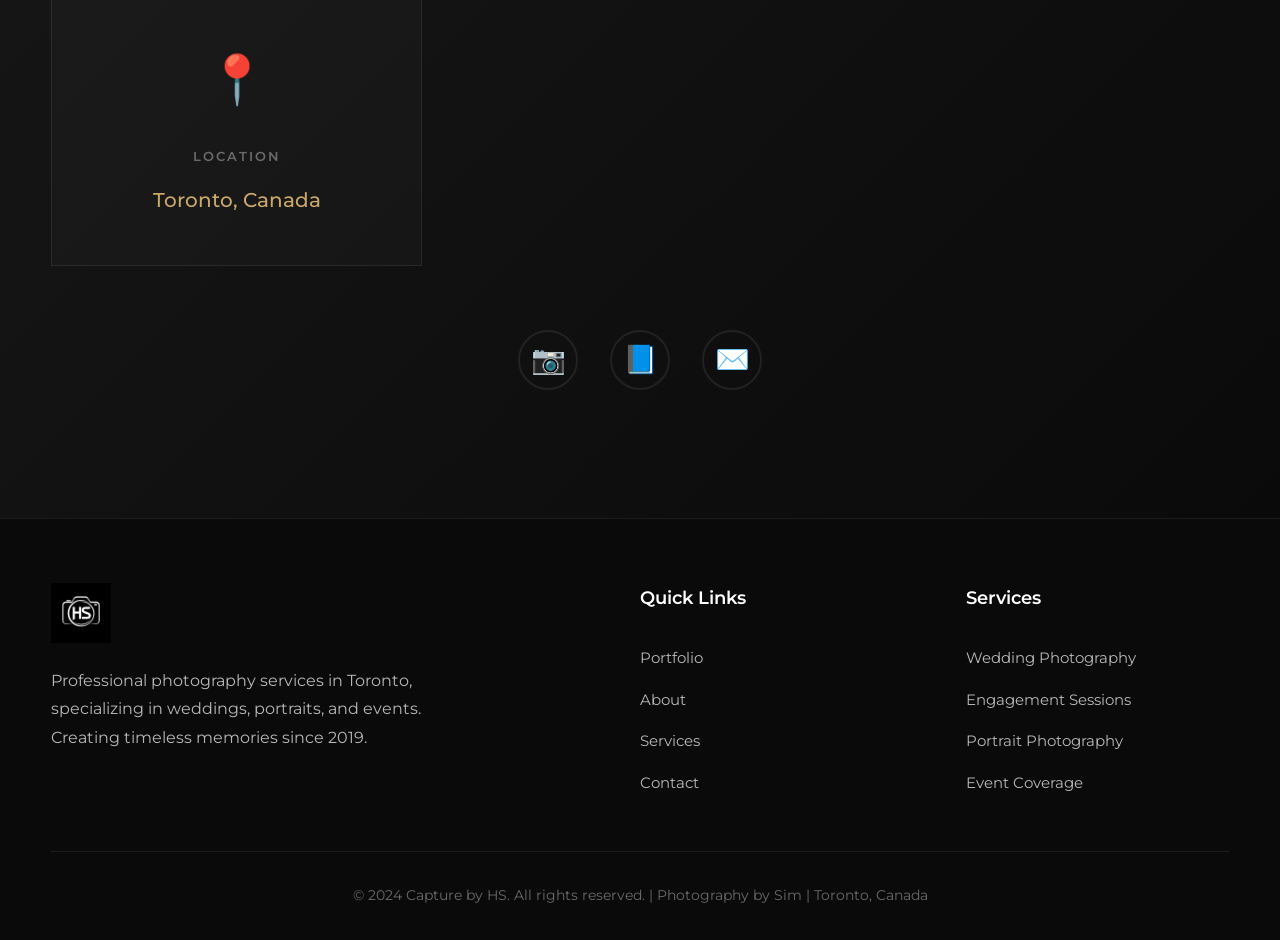
==== commit 68341b5d: "Update print statement to show 'Goodbye World'" ====
--- a/index.html
+++ b/index.html
@@ -3,380 +3,1345 @@
 <head>
     <meta charset="UTF-8">
     <meta name="viewport" content="width=device-width, initial-scale=1.0">
-    <meta name="description" content="Capture by HS - Professional Photography by Sim in Toronto. Specializing in weddings, portraits, and events.">
-    <title>Capture by HS | Professional Photography in Toronto</title>
+    <meta name="description" content="Capture by HS - Award-winning photography in Toronto. Specializing in weddings, portraits, and events. Book your session today.">
+    <title>Capture by HS | Premium Photography Toronto</title>
+    <link rel="icon" href="Logo.jpg">
+    <link href="https://fonts.googleapis.com/css2?family=Cormorant+Garamond:wght@300;400;500;600;700&family=Montserrat:wght@300;400;500;600;700&display=swap" rel="stylesheet">
     
-    <!-- Favicon -->
-    <link rel="icon" type="image/jpeg" href="Logo.jpg">
-    
-    <!-- Fonts -->
-    <link rel="preconnect" href="https://fonts.googleapis.com">
-    <link rel="preconnect" href="https://fonts.gstatic.com" crossorigin>
-    <link href="https://fonts.googleapis.com/css2?family=Playfair+Display:wght@400;500;700&family=Inter:wght@300;400;500;600&display=swap" rel="stylesheet">
-    
-    <!-- Stylesheet -->
-    <link rel="stylesheet" href="style.css">
+    <style>
+        /* =====================================================
+           PROFESSIONAL PHOTOGRAPHY WEBSITE
+           Designer: Premium Quality
+           ===================================================== */
+
+        :root {
+            --primary: #0a0a0a;
+            --secondary: #1a1a1a;
+            --accent: #C9A86A;
+            --accent-light: #D4B876;
+            --text-primary: #ffffff;
+            --text-secondary: #b8b8b8;
+            --text-muted: #6a6a6a;
+            --border: rgba(255, 255, 255, 0.08);
+            --shadow: rgba(0, 0, 0, 0.5);
+        }
+
+        * {
+            margin: 0;
+            padding: 0;
+            box-sizing: border-box;
+        }
+
+        html {
+            scroll-behavior: smooth;
+            overflow-x: hidden;
+        }
+
+        body {
+            font-family: 'Montserrat', -apple-system, BlinkMacSystemFont, sans-serif;
+            background: var(--primary);
+            color: var(--text-primary);
+            line-height: 1.7;
+            font-size: 16px;
+            -webkit-font-smoothing: antialiased;
+            -moz-osx-font-smoothing: grayscale;
+        }
+
+        img {
+            max-width: 100%;
+            height: auto;
+            display: block;
+        }
+
+        /* =====================================================
+           NAVIGATION - PREMIUM DESIGN
+           ===================================================== */
+
+        .navigation {
+            position: fixed;
+            top: 0;
+            left: 0;
+            right: 0;
+            z-index: 10000;
+            transition: all 0.4s cubic-bezier(0.4, 0, 0.2, 1);
+            padding: 1.5rem 0;
+        }
+
+        .navigation.scrolled {
+            background: rgba(10, 10, 10, 0.98);
+            backdrop-filter: blur(20px);
+            padding: 1rem 0;
+            box-shadow: 0 4px 30px rgba(0, 0, 0, 0.3);
+        }
+
+        .nav-container {
+            max-width: 1400px;
+            margin: 0 auto;
+            padding: 0 4%;
+            display: flex;
+            justify-content: space-between;
+            align-items: center;
+        }
+
+        .brand {
+            display: flex;
+            align-items: center;
+            gap: 15px;
+            text-decoration: none;
+            transition: transform 0.3s ease;
+        }
+
+        .brand:hover {
+            transform: translateY(-2px);
+        }
+
+        .brand-logo {
+            width: 50px;
+            height: 50px;
+            object-fit: contain;
+            filter: drop-shadow(0 2px 8px rgba(201, 168, 106, 0.3));
+        }
+
+        .brand-text {
+            display: flex;
+            flex-direction: column;
+        }
+
+        .brand-name {
+            font-family: 'Cormorant Garamond', serif;
+            font-size: 1.5rem;
+            font-weight: 600;
+            color: var(--text-primary);
+            letter-spacing: 2px;
+        }
+
+        .brand-tagline {
+            font-size: 0.65rem;
+            color: var(--accent);
+            letter-spacing: 3px;
+            text-transform: uppercase;
+            font-weight: 500;
+        }
+
+        .nav-menu {
+            display: flex;
+            list-style: none;
+            gap: 3rem;
+            align-items: center;
+        }
+
+        .nav-link {
+            color: var(--text-secondary);
+            text-decoration: none;
+            font-size: 0.875rem;
+            font-weight: 500;
+            letter-spacing: 1.5px;
+            text-transform: uppercase;
+            position: relative;
+            transition: color 0.3s ease;
+        }
+
+        .nav-link::before {
+            content: '';
+            position: absolute;
+            bottom: -5px;
+            left: 0;
+            width: 0;
+            height: 2px;
+            background: var(--accent);
+            transition: width 0.3s ease;
+        }
+
+        .nav-link:hover {
+            color: var(--text-primary);
+        }
+
+        .nav-link:hover::before {
+            width: 100%;
+        }
+
+        .nav-cta {
+            padding: 0.75rem 1.75rem;
+            background: transparent;
+            color: var(--accent);
+            border: 2px solid var(--accent);
+            text-decoration: none;
+            font-size: 0.8rem;
+            font-weight: 600;
+            letter-spacing: 2px;
+            text-transform: uppercase;
+            transition: all 0.3s ease;
+        }
+
+        .nav-cta:hover {
+            background: var(--accent);
+            color: var(--primary);
+            transform: translateY(-2px);
+            box-shadow: 0 8px 20px rgba(201, 168, 106, 0.3);
+        }
+
+        .mobile-toggle {
+            display: none;
+            flex-direction: column;
+            gap: 6px;
+            cursor: pointer;
+            padding: 8px;
+        }
+
+        .mobile-toggle span {
+            width: 28px;
+            height: 2px;
+            background: var(--text-primary);
+            transition: all 0.3s ease;
+        }
+
+        /* =====================================================
+           HERO SECTION - FULL SCREEN IMPACT
+           ===================================================== */
+
+        .hero {
+            min-height: 100vh;
+            display: flex;
+            align-items: center;
+            justify-content: center;
+            position: relative;
+            background: linear-gradient(135deg, #000000 0%, #1a1a1a 50%, #0a0a0a 100%);
+            overflow: hidden;
+        }
+
+        .hero-bg-pattern {
+            position: absolute;
+            top: 0;
+            left: 0;
+            width: 100%;
+            height: 100%;
+            opacity: 0.03;
+            background-image: 
+                repeating-linear-gradient(45deg, transparent, transparent 35px, rgba(255,255,255,.05) 35px, rgba(255,255,255,.05) 70px);
+        }
+
+        .hero-glow {
+            position: absolute;
+            top: 50%;
+            left: 50%;
+            transform: translate(-50%, -50%);
+            width: 800px;
+            height: 800px;
+            background: radial-gradient(circle, rgba(201, 168, 106, 0.15) 0%, transparent 70%);
+            animation: pulse 8s ease-in-out infinite;
+        }
+
+        @keyframes pulse {
+            0%, 100% { transform: translate(-50%, -50%) scale(1); opacity: 0.5; }
+            50% { transform: translate(-50%, -50%) scale(1.2); opacity: 0.8; }
+        }
+
+        .hero-content {
+            position: relative;
+            z-index: 10;
+            text-align: center;
+            padding: 0 4%;
+            max-width: 1000px;
+            margin: 0 auto;
+        }
+
+        .hero-subtitle {
+            font-size: 0.875rem;
+            color: var(--accent);
+            letter-spacing: 4px;
+            text-transform: uppercase;
+            font-weight: 600;
+            margin-bottom: 2rem;
+            opacity: 0;
+            animation: fadeInUp 1s ease 0.3s forwards;
+        }
+
+        .hero-title {
+            font-family: 'Cormorant Garamond', serif;
+            font-size: clamp(3.5rem, 10vw, 8rem);
+            font-weight: 300;
+            line-height: 1;
+            margin-bottom: 2rem;
+            letter-spacing: -2px;
+            opacity: 0;
+            animation: fadeInUp 1s ease 0.5s forwards;
+        }
+
+        .hero-title span {
+            display: block;
+            background: linear-gradient(135deg, var(--text-primary) 0%, var(--accent) 100%);
+            -webkit-background-clip: text;
+            -webkit-text-fill-color: transparent;
+            background-clip: text;
+        }
+
+        .hero-description {
+            font-size: 1.25rem;
+            color: var(--text-secondary);
+            max-width: 700px;
+            margin: 0 auto 3rem;
+            line-height: 1.8;
+            opacity: 0;
+            animation: fadeInUp 1s ease 0.7s forwards;
+        }
+
+        .hero-buttons {
+            display: flex;
+            gap: 1.5rem;
+            justify-content: center;
+            flex-wrap: wrap;
+            opacity: 0;
+            animation: fadeInUp 1s ease 0.9s forwards;
+        }
+
+        .btn {
+            padding: 1.2rem 3rem;
+            font-size: 0.875rem;
+            font-weight: 600;
+            letter-spacing: 2px;
+            text-transform: uppercase;
+            text-decoration: none;
+            transition: all 0.3s ease;
+            display: inline-block;
+            position: relative;
+            overflow: hidden;
+        }
+
+        .btn-primary {
+            background: var(--accent);
+            color: var(--primary);
+            border: 2px solid var(--accent);
+        }
+
+        .btn-primary::before {
+            content: '';
+            position: absolute;
+            top: 0;
+            left: -100%;
+            width: 100%;
+            height: 100%;
+            background: var(--accent-light);
+            transition: left 0.4s ease;
+            z-index: -1;
+        }
+
+        .btn-primary:hover::before {
+            left: 0;
+        }
+
+        .btn-primary:hover {
+            transform: translateY(-3px);
+            box-shadow: 0 12px 35px rgba(201, 168, 106, 0.4);
+        }
+
+        .btn-secondary {
+            background: transparent;
+            color: var(--text-primary);
+            border: 2px solid rgba(255, 255, 255, 0.3);
+        }
+
+        .btn-secondary:hover {
+            background: rgba(255, 255, 255, 0.05);
+            border-color: var(--text-primary);
+            transform: translateY(-3px);
+        }
+
+        .scroll-indicator {
+            position: absolute;
+            bottom: 3rem;
+            left: 50%;
+            transform: translateX(-50%);
+            display: flex;
+            flex-direction: column;
+            align-items: center;
+            gap: 1rem;
+            opacity: 0;
+            animation: fadeInUp 1s ease 1.2s forwards;
+        }
+
+        .scroll-text {
+            font-size: 0.75rem;
+            letter-spacing: 3px;
+            text-transform: uppercase;
+            color: var(--text-muted);
+        }
+
+        .scroll-line {
+            width: 1px;
+            height: 60px;
+            background: linear-gradient(to bottom, var(--accent), transparent);
+            animation: scrollDown 2s ease-in-out infinite;
+        }
+
+        @keyframes scrollDown {
+            0%, 100% { transform: translateY(0); opacity: 0; }
+            50% { transform: translateY(20px); opacity: 1; }
+        }
+
+        @keyframes fadeInUp {
+            from {
+                opacity: 0;
+                transform: translateY(40px);
+            }
+            to {
+                opacity: 1;
+                transform: translateY(0);
+            }
+        }
+
+        /* =====================================================
+           PORTFOLIO - MASONRY GRID LAYOUT
+           ===================================================== */
+
+        .portfolio {
+            padding: 8rem 4% 6rem;
+            background: var(--primary);
+        }
+
+        .section-header {
+            text-align: center;
+            max-width: 800px;
+            margin: 0 auto 5rem;
+        }
+
+        .section-label {
+            font-size: 0.875rem;
+            color: var(--accent);
+            letter-spacing: 4px;
+            text-transform: uppercase;
+            font-weight: 600;
+            margin-bottom: 1.5rem;
+            display: block;
+        }
+
+        .section-title {
+            font-family: 'Cormorant Garamond', serif;
+            font-size: clamp(3rem, 6vw, 5rem);
+            font-weight: 400;
+            margin-bottom: 1.5rem;
+            line-height: 1.2;
+        }
+
+        .section-description {
+            font-size: 1.125rem;
+            color: var(--text-secondary);
+            line-height: 1.8;
+        }
+
+        .portfolio-grid {
+            display: grid;
+            grid-template-columns: repeat(auto-fit, minmax(350px, 1fr));
+            gap: 2rem;
+            max-width: 1400px;
+            margin: 0 auto;
+        }
+
+        .portfolio-item {
+            position: relative;
+            overflow: hidden;
+            background: var(--secondary);
+            aspect-ratio: 3/4;
+            cursor: pointer;
+            border-radius: 2px;
+        }
+
+        .portfolio-image {
+            width: 100%;
+            height: 100%;
+            object-fit: cover;
+            object-position: center 25%;
+            transition: transform 0.6s cubic-bezier(0.4, 0, 0.2, 1);
+        }
+
+        .portfolio-item:hover .portfolio-image {
+            transform: scale(1.08);
+        }
+
+        .portfolio-overlay {
+            position: absolute;
+            inset: 0;
+            background: linear-gradient(to top, rgba(0, 0, 0, 0.95) 0%, rgba(0, 0, 0, 0.3) 50%, transparent 100%);
+            display: flex;
+            flex-direction: column;
+            justify-content: flex-end;
+            padding: 2.5rem;
+            opacity: 0;
+            transition: opacity 0.4s ease;
+        }
+
+        .portfolio-item:hover .portfolio-overlay {
+            opacity: 1;
+        }
+
+        .portfolio-category {
+            font-size: 0.75rem;
+            color: var(--accent);
+            letter-spacing: 2px;
+            text-transform: uppercase;
+            margin-bottom: 0.75rem;
+            font-weight: 600;
+        }
+
+        .portfolio-title {
+            font-family: 'Cormorant Garamond', serif;
+            font-size: 2rem;
+            font-weight: 500;
+            color: var(--text-primary);
+        }
+
+        /* =====================================================
+           ABOUT - SPLIT LAYOUT
+           ===================================================== */
+
+        .about {
+            padding: 8rem 0;
+            background: linear-gradient(135deg, var(--secondary) 0%, var(--primary) 100%);
+        }
+
+        .about-container {
+            max-width: 1400px;
+            margin: 0 auto;
+            padding: 0 4%;
+            display: grid;
+            grid-template-columns: 1fr 1fr;
+            gap: 6rem;
+            align-items: center;
+        }
+
+        .about-image-wrapper {
+            position: relative;
+        }
+
+        .about-image {
+            width: 100%;
+            border-radius: 2px;
+            box-shadow: 0 20px 60px rgba(0, 0, 0, 0.5);
+        }
+
+        .about-badge {
+            position: absolute;
+            bottom: -2rem;
+            right: 2rem;
+            background: var(--accent);
+            color: var(--primary);
+            padding: 1.5rem 2rem;
+            border-radius: 2px;
+            box-shadow: 0 10px 40px rgba(201, 168, 106, 0.4);
+        }
+
+        .badge-number {
+            font-family: 'Cormorant Garamond', serif;
+            font-size: 3rem;
+            font-weight: 700;
+            line-height: 1;
+            margin-bottom: 0.25rem;
+        }
+
+        .badge-label {
+            font-size: 0.75rem;
+            letter-spacing: 2px;
+            text-transform: uppercase;
+            font-weight: 600;
+        }
+
+        .about-content h2 {
+            font-family: 'Cormorant Garamond', serif;
+            font-size: clamp(2.5rem, 5vw, 4rem);
+            font-weight: 400;
+            margin-bottom: 2rem;
+            line-height: 1.2;
+        }
+
+        .about-content p {
+            font-size: 1.0625rem;
+            color: var(--text-secondary);
+            line-height: 1.9;
+            margin-bottom: 1.75rem;
+        }
+
+        .about-content strong {
+            color: var(--accent);
+            font-weight: 600;
+        }
+
+        .stats-row {
+            display: grid;
+            grid-template-columns: repeat(3, 1fr);
+            gap: 2rem;
+            margin: 3rem 0;
+            padding: 2.5rem 0;
+            border-top: 1px solid var(--border);
+            border-bottom: 1px solid var(--border);
+        }
+
+        .stat-item {
+            text-align: center;
+        }
+
+        .stat-number {
+            font-family: 'Cormorant Garamond', serif;
+            font-size: 3.5rem;
+            font-weight: 600;
+            color: var(--accent);
+            line-height: 1;
+            margin-bottom: 0.75rem;
+        }
+
+        .stat-label {
+            font-size: 0.875rem;
+            color: var(--text-muted);
+            letter-spacing: 2px;
+            text-transform: uppercase;
+            font-weight: 500;
+        }
+
+        /* =====================================================
+           SERVICES - CARD DESIGN
+           ===================================================== */
+
+        .services {
+            padding: 8rem 4%;
+            background: var(--primary);
+        }
+
+        .services-grid {
+            max-width: 1400px;
+            margin: 0 auto;
+            display: grid;
+            grid-template-columns: repeat(auto-fit, minmax(300px, 1fr));
+            gap: 2.5rem;
+        }
+
+        .service-card {
+            background: var(--secondary);
+            border: 1px solid var(--border);
+            padding: 3rem 2.5rem;
+            transition: all 0.4s ease;
+            position: relative;
+            overflow: hidden;
+        }
+
+        .service-card::before {
+            content: '';
+            position: absolute;
+            top: 0;
+            left: 0;
+            width: 100%;
+            height: 3px;
+            background: linear-gradient(90deg, var(--accent), var(--accent-light));
+            transform: scaleX(0);
+            transform-origin: left;
+            transition: transform 0.4s ease;
+        }
+
+        .service-card:hover::before {
+            transform: scaleX(1);
+        }
+
+        .service-card:hover {
+            transform: translateY(-8px);
+            border-color: rgba(201, 168, 106, 0.3);
+            box-shadow: 0 20px 50px rgba(0, 0, 0, 0.4);
+        }
+
+        .service-icon {
+            font-size: 3.5rem;
+            margin-bottom: 2rem;
+            display: block;
+        }
+
+        .service-name {
+            font-family: 'Cormorant Garamond', serif;
+            font-size: 2rem;
+            font-weight: 500;
+            margin-bottom: 1.25rem;
+        }
+
+        .service-description {
+            color: var(--text-secondary);
+            line-height: 1.8;
+            margin-bottom: 2rem;
+            font-size: 0.9375rem;
+        }
+
+        .service-price {
+            font-size: 1.5rem;
+            color: var(--accent);
+            font-weight: 600;
+            margin-bottom: 1.5rem;
+        }
+
+        .service-features {
+            list-style: none;
+            margin-bottom: 2rem;
+        }
+
+        .service-features li {
+            color: var(--text-secondary);
+            padding: 0.5rem 0;
+            padding-left: 1.75rem;
+            position: relative;
+            font-size: 0.9375rem;
+        }
+
+        .service-features li::before {
+            content: '✓';
+            position: absolute;
+            left: 0;
+            color: var(--accent);
+            font-weight: 700;
+        }
+
+        .service-link {
+            display: inline-flex;
+            align-items: center;
+            gap: 0.5rem;
+            color: var(--accent);
+            text-decoration: none;
+            font-weight: 600;
+            font-size: 0.875rem;
+            letter-spacing: 1px;
+            text-transform: uppercase;
+            transition: gap 0.3s ease;
+        }
+
+        .service-link:hover {
+            gap: 1rem;
+        }
+
+        /* =====================================================
+           CONTACT - PREMIUM LAYOUT
+           ===================================================== */
+
+        .contact {
+            padding: 8rem 4%;
+            background: linear-gradient(135deg, var(--secondary) 0%, var(--primary) 100%);
+        }
+
+        .contact-container {
+            max-width: 1200px;
+            margin: 0 auto;
+        }
+
+        .contact-grid {
+            display: grid;
+            grid-template-columns: repeat(auto-fit, minmax(280px, 1fr));
+            gap: 2rem;
+            margin-top: 4rem;
+        }
+
+        .contact-card {
+            background: rgba(255, 255, 255, 0.02);
+            border: 1px solid var(--border);
+            padding: 3rem 2.5rem;
+            text-align: center;
+            transition: all 0.4s ease;
+        }
+
+        .contact-card:hover {
+            background: rgba(255, 255, 255, 0.04);
+            border-color: var(--accent);
+            transform: translateY(-5px);
+        }
+
+        .contact-icon {
+            font-size: 3rem;
+            margin-bottom: 1.5rem;
+            display: block;
+        }
+
+        .contact-label {
+            font-size: 0.8125rem;
+            color: var(--text-muted);
+            letter-spacing: 2px;
+            text-transform: uppercase;
+            margin-bottom: 1rem;
+            font-weight: 600;
+        }
+
+        .contact-value {
+            font-size: 1.25rem;
+            color: var(--accent);
+            text-decoration: none;
+            display: block;
+            font-weight: 500;
+            transition: color 0.3s ease;
+        }
+
+        .contact-value:hover {
+            color: var(--accent-light);
+        }
+
+        .social-links {
+            display: flex;
+            justify-content: center;
+            gap: 2rem;
+            margin-top: 4rem;
+        }
+
+        .social-link {
+            width: 60px;
+            height: 60px;
+            border: 2px solid var(--border);
+            border-radius: 50%;
+            display: flex;
+            align-items: center;
+            justify-content: center;
+            font-size: 1.75rem;
+            transition: all 0.3s ease;
+            text-decoration: none;
+        }
+
+        .social-link:hover {
+            border-color: var(--accent);
+            background: rgba(201, 168, 106, 0.1);
+            transform: translateY(-5px);
+        }
+
+        /* =====================================================
+           FOOTER
+           ===================================================== */
+
+        footer {
+            background: var(--primary);
+            padding: 4rem 4% 2rem;
+            border-top: 1px solid var(--border);
+        }
+
+        .footer-content {
+            max-width: 1400px;
+            margin: 0 auto;
+            display: grid;
+            grid-template-columns: 2fr 1fr 1fr;
+            gap: 4rem;
+            margin-bottom: 3rem;
+        }
+
+        .footer-brand img {
+            width: 60px;
+            margin-bottom: 1.5rem;
+        }
+
+        .footer-description {
+            color: var(--text-secondary);
+            line-height: 1.8;
+            max-width: 400px;
+        }
+
+        .footer-title {
+            font-size: 1.125rem;
+            font-weight: 600;
+            margin-bottom: 1.5rem;
+            color: var(--text-primary);
+        }
+
+        .footer-links {
+            list-style: none;
+        }
+
+        .footer-links a {
+            color: var(--text-secondary);
+            text-decoration: none;
+            display: block;
+            padding: 0.5rem 0;
+            transition: color 0.3s ease;
+            font-size: 0.9375rem;
+        }
+
+        .footer-links a:hover {
+            color: var(--accent);
+        }
+
+        .footer-bottom {
+            max-width: 1400px;
+            margin: 0 auto;
+            padding-top: 2rem;
+            border-top: 1px solid var(--border);
+            text-align: center;
+        }
+
+        .copyright {
+            color: var(--text-muted);
+            font-size: 0.875rem;
+        }
+
+        /* =====================================================
+           SCROLL TO TOP
+           ===================================================== */
+
+        .scroll-top {
+            position: fixed;
+            bottom: 2.5rem;
+            right: 2.5rem;
+            width: 55px;
+            height: 55px;
+            background: var(--accent);
+            color: var(--primary);
+            border: none;
+            border-radius: 50%;
+            font-size: 1.5rem;
+            cursor: pointer;
+            opacity: 0;
+            visibility: hidden;
+            transition: all 0.3s ease;
+            z-index: 9999;
+            box-shadow: 0 4px 20px rgba(201, 168, 106, 0.4);
+        }
+
+        .scroll-top.visible {
+            opacity: 1;
+            visibility: visible;
+        }
+
+        .scroll-top:hover {
+            background: var(--accent-light);
+            transform: translateY(-5px);
+            box-shadow: 0 8px 30px rgba(201, 168, 106, 0.5);
+        }
+
+        /* =====================================================
+           RESPONSIVE DESIGN
+           ===================================================== */
+
+        @media (max-width: 1024px) {
+            .about-container {
+                grid-template-columns: 1fr;
+                gap: 4rem;
+            }
+
+            .footer-content {
+                grid-template-columns: 1fr;
+                gap: 3rem;
+            }
+        }
+
+        @media (max-width: 768px) {
+            .mobile-toggle {
+                display: flex;
+            }
+
+            .nav-menu {
+                position: fixed;
+                top: 0;
+                right: -100%;
+                width: 100%;
+                max-width: 400px;
+                height: 100vh;
+                background: rgba(10, 10, 10, 0.98);
+                backdrop-filter: blur(20px);
+                flex-direction: column;
+                padding: 8rem 3rem 3rem;
+                transition: right 0.4s ease;
+                box-shadow: -10px 0 40px rgba(0, 0, 0, 0.5);
+            }
+
+            .nav-menu.active {
+                right: 0;
+            }
+
+            .portfolio-grid,
+            .services-grid,
+            .contact-grid {
+                grid-template-columns: 1fr;
+            }
+
+            .stats-row {
+                grid-template-columns: 1fr;
+                gap: 2rem;
+            }
+
+            .hero-buttons {
+                flex-direction: column;
+            }
+        }
+    </style>
 </head>
 <body>
-    <!-- Header / Navigation -->
-    <header id="header">
-        <a href="#home" class="logo-container">
-            <img src="Logo.jpg" alt="Capture by HS Logo" class="logo-img">
-            <div class="logo-text">
-                <span class="brand">CAPTURE BY HS</span>
-                <span class="tagline">Professional Photography</span>
-            </div>
-        </a>
+    <!-- Navigation -->
+    <nav class="navigation">
+        <div class="nav-container">
+            <a href="#home" class="brand">
+                <img src="Logo.jpg" alt="Capture by HS Logo" class="brand-logo">
+                <div class="brand-text">
+                    <div class="brand-name">CAPTURE BY HS</div>
+                    <div class="brand-tagline">Photography</div>
+                </div>
+            </a>
+
+            <ul class="nav-menu">
+                <li><a href="#home" class="nav-link">Home</a></li>
+                <li><a href="#portfolio" class="nav-link">Portfolio</a></li>
+                <li><a href="#about" class="nav-link">About</a></li>
+                <li><a href="#services" class="nav-link">Services</a></li>
+                <li><a href="#contact" class="nav-link">Contact</a></li>
+                <li><a href="#contact" class="nav-cta">Book Session</a></li>
+            </ul>
+
+            <div class="mobile-toggle">
+                <span></span>
+                <span></span>
+                <span></span>
+            </div>
+        </div>
+    </nav>
+
+    <!-- Hero Section -->
+    <section id="home" class="hero">
+        <div class="hero-bg-pattern"></div>
+        <div class="hero-glow"></div>
         
-        <nav id="nav">
-            <ul>
-                <li><a href="#home">Home</a></li>
-                <li><a href="#portfolio">Portfolio</a></li>
-                <li><a href="#about">About</a></li>
-                <li><a href="#services">Services</a></li>
-                <li><a href="#contact">Contact</a></li>
-            </ul>
-        </nav>
-        
-        <!-- Mobile Menu Toggle -->
-        <div class="menu-toggle" id="menuToggle">
-            <span></span>
-            <span></span>
-            <span></span>
+        <div class="hero-content">
+            <div class="hero-subtitle">Toronto's Premier Photography Studio</div>
+            <h1 class="hero-title">
+                <span>Capture by HS</span>
+            </h1>
+            <p class="hero-description">
+                Creating timeless visual stories through the art of photography. 
+                Specializing in weddings, portraits, and life's most precious moments in Toronto.
+            </p>
+            <div class="hero-buttons">
+                <a href="#portfolio" class="btn btn-primary">View Portfolio</a>
+                <a href="#contact" class="btn btn-secondary">Get In Touch</a>
+            </div>
         </div>
-    </header>
-
-    <!-- Hero Section - Improved Professional Landing -->
-    <section id="home" class="hero">
-        <div class="hero-background">
-            <div class="hero-overlay"></div>
+
+        <div class="scroll-indicator">
+            <span class="scroll-text">Scroll</span>
+            <div class="scroll-line"></div>
         </div>
-        
-        <div class="hero-container">
-            <div class="hero-content">
-                <span class="hero-subtitle">Toronto's Premier Photography</span>
-                <h1 class="hero-title">Capture by HS</h1>
-                <p class="hero-description">Creating timeless memories through the art of photography. Specializing in weddings, portraits, and life's most precious moments.</p>
-                
-                <div class="hero-buttons">
-                    <a href="#portfolio" class="btn btn-primary">View Portfolio</a>
-                    <a href="#contact" class="btn btn-secondary">Get in Touch</a>
+    </section>
+
+    <!-- Portfolio Section -->
+    <section id="portfolio" class="portfolio">
+        <div class="section-header">
+            <span class="section-label">My Work</span>
+            <h2 class="section-title">Portfolio</h2>
+            <p class="section-description">
+                A curated collection of moments transformed into timeless memories
+            </p>
+        </div>
+
+        <div class="portfolio-grid">
+            <div class="portfolio-item">
+                <img src="photo1.jpg" alt="Wedding Photography" class="portfolio-image">
+                <div class="portfolio-overlay">
+                    <div class="portfolio-category">Wedding</div>
+                    <h3 class="portfolio-title">Winter Elegance</h3>
                 </div>
-                
-                <div class="hero-features">
-                    <div class="feature-item">
-                        <span class="feature-icon">📸</span>
-                        <span class="feature-text">Professional Quality</span>
+            </div>
+
+            <div class="portfolio-item">
+                <img src="photo2.jpg" alt="Engagement Photography" class="portfolio-image">
+                <div class="portfolio-overlay">
+                    <div class="portfolio-category">Engagement</div>
+                    <h3 class="portfolio-title">Love Story</h3>
+                </div>
+            </div>
+
+            <div class="portfolio-item">
+                <img src="photo4.jpg" alt="Portrait Photography" class="portfolio-image">
+                <div class="portfolio-overlay">
+                    <div class="portfolio-category">Portrait</div>
+                    <h3 class="portfolio-title">Professional Style</h3>
+                </div>
+            </div>
+
+            <div class="portfolio-item">
+                <img src="photo3.jpg" alt="Wedding Photography" class="portfolio-image">
+                <div class="portfolio-overlay">
+                    <div class="portfolio-category">Wedding</div>
+                    <h3 class="portfolio-title">Perfect Day</h3>
+                </div>
+            </div>
+        </div>
+    </section>
+
+    <!-- About Section -->
+    <section id="about" class="about">
+        <div class="about-container">
+            <div class="about-image-wrapper">
+                <img src="profile.jpg" alt="Sim - Professional Photographer" class="about-image">
+                <div class="about-badge">
+                    <div class="badge-number">5+</div>
+                    <div class="badge-label">Years Experience</div>
+                </div>
+            </div>
+
+            <div class="about-content">
+                <span class="section-label">About Me</span>
+                <h2>Hi, I'm Sim</h2>
+                <p>
+                    I'm a professional photographer based in <strong>Toronto, Canada</strong>, 
+                    passionate about capturing authentic moments and transforming them into 
+                    timeless visual stories.
+                </p>
+                <p>
+                    With over 5 years of experience in wedding photography, portraits, and 
+                    special events, I bring a unique blend of artistic vision and technical 
+                    expertise to every project. My approach focuses on natural moments, 
+                    genuine emotions, and creating images that you'll treasure for generations.
+                </p>
+                <p>
+                    Whether it's your wedding day, a milestone celebration, or a professional 
+                    portrait session, I'm committed to delivering exceptional results that 
+                    exceed your expectations.
+                </p>
+
+                <div class="stats-row">
+                    <div class="stat-item">
+                        <div class="stat-number">50+</div>
+                        <div class="stat-label">Happy Clients</div>
                     </div>
-                    <div class="feature-item">
-                        <span class="feature-icon">⚡</span>
-                        <span class="feature-text">Fast Delivery</span>
+                    <div class="stat-item">
+                        <div class="stat-number">30+</div>
+                        <div class="stat-label">Events Covered</div>
                     </div>
-                    <div class="feature-item">
-                        <span class="feature-icon">❤️</span>
-                        <span class="feature-text">Passionate Service</span>
+                    <div class="stat-item">
+                        <div class="stat-number">100%</div>
+                        <div class="stat-label">Satisfaction</div>
                     </div>
                 </div>
-            </div>
-        </div>
-        
-        <div class="scroll-indicator">
-            <span>Scroll to explore</span>
-            <div class="mouse">
-                <div class="wheel"></div>
+
+                <a href="#contact" class="btn btn-primary">Let's Work Together</a>
             </div>
         </div>
     </section>
 
-    <!-- Portfolio Section -->
-    <section id="portfolio" class="portfolio-section">
-        <div class="container">
-            <div class="section-header">
-                <span class="section-label">My Work</span>
-                <h2 class="section-title">Portfolio</h2>
-                <p class="section-description">A collection of my recent photography projects</p>
-            </div>
-            
-            <div class="portfolio-grid">
-                <div class="portfolio-card">
-                    <div class="portfolio-image">
-                        <img src="photo1.jpg" alt="Winter Wedding Photography">
-                    </div>
-                    <div class="portfolio-info">
-                        <h3>Winter Romance</h3>
-                        <p>Wedding Photography</p>
-                    </div>
-                </div>
-                
-                <div class="portfolio-card">
-                    <div class="portfolio-image">
-                        <img src="photo2.jpg" alt="Engagement Photography">
-                    </div>
-                    <div class="portfolio-info">
-                        <h3>Vibrant Love</h3>
-                        <p>Engagement Session</p>
-                    </div>
-                </div>
-                
-                <div class="portfolio-card">
-                    <div class="portfolio-image">
-                        <img src="photo4.jpg" alt="Portrait Photography">
-                    </div>
-                    <div class="portfolio-info">
-                        <h3>Style & Elegance</h3>
-                        <p>Portrait Session</p>
-                    </div>
-                </div>
-                
-                <div class="portfolio-card">
-                    <div class="portfolio-image">
-                        <img src="photo3.jpg" alt="Wedding Photography">
-                    </div>
-                    <div class="portfolio-info">
-                        <h3>Perfect Moments</h3>
-                        <p>Wedding Day</p>
-                    </div>
-                </div>
+    <!-- Services Section -->
+    <section id="services" class="services">
+        <div class="section-header">
+            <span class="section-label">What I Offer</span>
+            <h2 class="section-title">Services</h2>
+            <p class="section-description">
+                Professional photography packages tailored to your unique needs
+            </p>
+        </div>
+
+        <div class="services-grid">
+            <div class="service-card">
+                <span class="service-icon">💍</span>
+                <h3 class="service-name">Wedding Photography</h3>
+                <p class="service-description">
+                    Complete wedding day coverage with artistic storytelling, 
+                    capturing every precious moment from preparations to celebration.
+                </p>
+                <div class="service-price">From $800</div>
+                <ul class="service-features">
+                    <li>Full day coverage (8-10 hours)</li>
+                    <li>Professional editing & retouching</li>
+                    <li>Online gallery delivery</li>
+                    <li>High-resolution digital files</li>
+                </ul>
+                <a href="#contact" class="service-link">Book Now →</a>
+            </div>
+
+            <div class="service-card">
+                <span class="service-icon">❤️</span>
+                <h3 class="service-name">Engagement Sessions</h3>
+                <p class="service-description">
+                    Romantic couple photography at Toronto's most beautiful locations, 
+                    celebrating your love story with style and authenticity.
+                </p>
+                <div class="service-price">From $350</div>
+                <ul class="service-features">
+                    <li>1-2 hour photo session</li>
+                    <li>Location scouting assistance</li>
+                    <li>50+ edited digital images</li>
+                    <li>Print-ready files included</li>
+                </ul>
+                <a href="#contact" class="service-link">Book Now →</a>
+            </div>
+
+            <div class="service-card">
+                <span class="service-icon">📸</span>
+                <h3 class="service-name">Portrait Photography</h3>
+                <p class="service-description">
+                    Professional portraits that showcase your personality and style, 
+                    perfect for individuals, families, and corporate needs.
+                </p>
+                <div class="service-price">From $250</div>
+                <ul class="service-features">
+                    <li>Studio or outdoor sessions</li>
+                    <li>Multiple outfit changes</li>
+                    <li>Professional retouching</li>
+                    <li>Same-week delivery</li>
+                </ul>
+                <a href="#contact" class="service-link">Book Now →</a>
+            </div>
+
+            <div class="service-card">
+                <span class="service-icon">🎉</span>
+                <h3 class="service-name">Event Photography</h3>
+                <p class="service-description">
+                    Comprehensive coverage for birthdays, corporate events, and 
+                    special celebrations with candid and posed photography.
+                </p>
+                <div class="service-price">From $400</div>
+                <ul class="service-features">
+                    <li>Flexible hourly packages</li>
+                    <li>Candid & group photos</li>
+                    <li>Quick turnaround (48-72 hours)</li>
+                    <li>Unlimited digital downloads</li>
+                </ul>
+                <a href="#contact" class="service-link">Book Now →</a>
             </div>
         </div>
     </section>
 
-    <!-- About Section -->
-    <section id="about" class="about-section">
-        <div class="container">
-            <div class="about-grid">
-                <div class="about-image">
-                    <img src="profile.jpg" alt="Sim - Professional Photographer">
-                    <div class="about-badge">
-                        <span class="badge-icon">📸</span>
-                        <span class="badge-text">Professional Photographer</span>
-                    </div>
+    <!-- Contact Section -->
+    <section id="contact" class="contact">
+        <div class="contact-container">
+            <div class="section-header">
+                <span class="section-label">Get In Touch</span>
+                <h2 class="section-title">Let's Create Together</h2>
+                <p class="section-description">
+                    Ready to book your photography session? I'd love to hear about 
+                    your vision and bring it to life through stunning imagery.
+                </p>
+            </div>
+
+            <div class="contact-grid">
+                <div class="contact-card">
+                    <span class="contact-icon">📧</span>
+                    <div class="contact-label">Email</div>
+                    <a href="mailto:info@capturebyhs.ca" class="contact-value">info@capturebyhs.ca</a>
                 </div>
-                
-                <div class="about-content">
-                    <span class="section-label">About Me</span>
-                    <h2 class="section-title">Hi, I'm Sim</h2>
-                    <p class="about-text">I'm a passionate photographer based in <strong>Toronto, Canada</strong>, dedicated to capturing life's most beautiful moments through my lens.</p>
-                    
-                    <p class="about-text">Whether it's your wedding day, a family celebration, or a professional portrait session, I bring creativity, professionalism, and attention to detail to every shoot.</p>
-                    
-                    <p class="about-text">My goal is to create stunning images that you'll treasure for a lifetime, telling your unique story with authenticity and artistry.</p>
-                    
-                    <div class="stats-grid">
-                        <div class="stat-card">
-                            <span class="stat-number">50+</span>
-                            <span class="stat-label">Happy Clients</span>
-                        </div>
-                        <div class="stat-card">
-                            <span class="stat-number">30+</span>
-                            <span class="stat-label">Events Covered</span>
-                        </div>
-                        <div class="stat-card">
-                            <span class="stat-number">100%</span>
-                            <span class="stat-label">Satisfaction</span>
-                        </div>
-                    </div>
-                    
-                    <a href="#contact" class="btn btn-primary">Work With Me</a>
+
+                <div class="contact-card">
+                    <span class="contact-icon">📱</span>
+                    <div class="contact-label">Phone</div>
+                    <a href="tel:+16473546822" class="contact-value">+1 (647) 354-6822</a>
                 </div>
+
+                <div class="contact-card">
+                    <span class="contact-icon">💬</span>
+                    <div class="contact-label">WhatsApp</div>
+                    <a href="https://wa.me/16473546822" class="contact-value">Message Me</a>
+                </div>
+
+                <div class="contact-card">
+                    <span class="contact-icon">📍</span>
+                    <div class="contact-label">Location</div>
+                    <div class="contact-value" style="cursor: default;">Toronto, Canada</div>
+                </div>
+            </div>
+
+            <div class="social-links">
+                <a href="https://instagram.com/capturebyhs" class="social-link" aria-label="Instagram">📷</a>
+                <a href="https://facebook.com/capturebyhs" class="social-link" aria-label="Facebook">📘</a>
+                <a href="mailto:info@capturebyhs.ca" class="social-link" aria-label="Email">✉️</a>
             </div>
         </div>
     </section>
 
-    <!-- Services Section -->
-    <section id="services" class="services-section">
-        <div class="container">
-            <div class="section-header">
-                <span class="section-label">What I Offer</span>
-                <h2 class="section-title">Services</h2>
-                <p class="section-description">Professional photography packages tailored to your needs</p>
-            </div>
-            
-            <div class="services-grid">
-                <div class="service-card">
-                    <div class="service-icon">💍</div>
-                    <h3 class="service-title">Wedding Photography</h3>
-                    <p class="service-description">Capture every beautiful moment of your special day with complete coverage and artistic storytelling.</p>
-                    <div class="service-price">From $800</div>
-                    <ul class="service-features">
-                        <li>✓ Full day coverage</li>
-                        <li>✓ Professional editing</li>
-                        <li>✓ Online gallery</li>
-                    </ul>
-                </div>
-                
-                <div class="service-card featured">
-                    <div class="featured-badge">Popular</div>
-                    <div class="service-icon">❤️</div>
-                    <h3 class="service-title">Engagement Sessions</h3>
-                    <p class="service-description">Celebrate your love story with romantic couple photography in beautiful Toronto locations.</p>
-                    <div class="service-price">From $350</div>
-                    <ul class="service-features">
-                        <li>✓ 1-2 hour session</li>
-                        <li>✓ Location scouting</li>
-                        <li>✓ Digital images</li>
-                    </ul>
-                </div>
-                
-                <div class="service-card">
-                    <div class="service-icon">📸</div>
-                    <h3 class="service-title">Portrait Photography</h3>
-                    <p class="service-description">Professional portraits that showcase your personality and style for individuals and families.</p>
-                    <div class="service-price">From $250</div>
-                    <ul class="service-features">
-                        <li>✓ Studio or outdoor</li>
-                        <li>✓ Multiple outfits</li>
-                        <li>✓ Retouched photos</li>
-                    </ul>
-                </div>
-                
-                <div class="service-card">
-                    <div class="service-icon">🎉</div>
-                    <h3 class="service-title">Event Photography</h3>
-                    <p class="service-description">Coverage for birthdays, corporate events, and special celebrations with candid moments.</p>
-                    <div class="service-price">From $400</div>
-                    <ul class="service-features">
-                        <li>✓ Event coverage</li>
-                        <li>✓ Candid & posed shots</li>
-                        <li>✓ Quick turnaround</li>
-                    </ul>
-                </div>
+    <!-- Footer -->
+    <footer>
+        <div class="footer-content">
+            <div class="footer-brand">
+                <img src="Logo.jpg" alt="Capture by HS">
+                <p class="footer-description">
+                    Professional photography services in Toronto, specializing in weddings, 
+                    portraits, and events. Creating timeless memories since 2019.
+                </p>
+            </div>
+
+            <div>
+                <h4 class="footer-title">Quick Links</h4>
+                <ul class="footer-links">
+                    <li><a href="#portfolio">Portfolio</a></li>
+                    <li><a href="#about">About</a></li>
+                    <li><a href="#services">Services</a></li>
+                    <li><a href="#contact">Contact</a></li>
+                </ul>
+            </div>
+
+            <div>
+                <h4 class="footer-title">Services</h4>
+                <ul class="footer-links">
+                    <li><a href="#services">Wedding Photography</a></li>
+                    <li><a href="#services">Engagement Sessions</a></li>
+                    <li><a href="#services">Portrait Photography</a></li>
+                    <li><a href="#services">Event Coverage</a></li>
+                </ul>
             </div>
         </div>
-    </section>
-
-    <!-- Testimonials Section -->
-    <section class="testimonials-section">
-        <div class="container">
-            <div class="section-header">
-                <span class="section-label">Client Reviews</span>
-                <h2 class="section-title">What People Say</h2>
-            </div>
-            
-            <div class="testimonials-grid">
-                <div class="testimonial-card">
-                    <div class="testimonial-rating">⭐⭐⭐⭐⭐</div>
-                    <p class="testimonial-text">"Sim captured our wedding day perfectly! The photos are absolutely stunning and we couldn't be happier with the results. Highly recommend!"</p>
-                    <div class="testimonial-author">
-                        <div class="author-info">
-                            <strong>Sarah & Mike</strong>
-                            <span>Wedding in Toronto</span>
-                        </div>
-                    </div>
-                </div>
-                
-                <div class="testimonial-card">
-                    <div class="testimonial-rating">⭐⭐⭐⭐⭐</div>
-                    <p class="testimonial-text">"Professional, creative, and so easy to work with. Our family portraits turned out amazing! Worth every penny."</p>
-                    <div class="testimonial-author">
-                        <div class="author-info">
-                            <strong>The Johnson Family</strong>
-                            <span>Portrait Session</span>
-                        </div>
-                    </div>
-                </div>
-                
-                <div class="testimonial-card">
-                    <div class="testimonial-rating">⭐⭐⭐⭐⭐</div>
-                    <p class="testimonial-text">"Sim made us feel so comfortable during our engagement shoot. The photos are beautiful and captured our personalities perfectly."</p>
-                    <div class="testimonial-author">
-                        <div class="author-info">
-                            <strong>Priya & Raj</strong>
-                            <span>Engagement Session</span>
-                        </div>
-                    </div>
-                </div>
-            </div>
-        </div>
-    </section>
-
-    <!-- Contact Section -->
-    <section id="contact" class="contact-section">
-        <div class="container">
-            <div class="contact-grid">
-                <div class="contact-info-section">
-                    <span class="section-label">Get In Touch</span>
-                    <h2 class="section-title">Let's Create Together</h2>
-                    <p class="contact-description">Ready to book your photography session? I'd love to hear about your vision and help bring it to life.</p>
-                    
-                    <div class="contact-methods">
-                        <a href="tel:+16473546822" class="contact-method">
-                            <div class="method-icon">📱</div>
-                            <div class="method-info">
-                                <span class="method-label">Phone</span>
-                                <span class="method-value">+1 (647) 354-6822</span>
-                            </div>
-                        </a>
-                        
-                        <a href="mailto:info@capturebyhs.ca" class="contact-method">
-                            <div class="method-icon">📧</div>
-                            <div class="method-info">
-                                <span class="method-label">Email</span>
-                                <span class="method-value">info@capturebyhs.ca</span>
-                            </div>
-                        </a>
-                        
-                        <a href="https://wa.me/16473546822" target="_blank" class="contact-method">
-                            <div class="method-icon">💬</div>
-                            <div class="method-info">
-                                <span class="method-label">WhatsApp</span>
-                                <span class="method-value">Message Me</span>
-                            </div>
-                        </a>
-                        
-                        <div class="contact-method">
-                            <div class="method-icon">📍</div>
-                            <div class="method-info">
-                                <span class="method-label">Location</span>
-                                <span class="method-value">Toronto, Canada</span>
-                            </div>
-                        </div>
-                    </div>
-                    
-                    <div class="social-links">
-                        <a href="https://instagram.com/capturebyhs" target="_blank" class="social-link">
-                            <span>📷</span>
-                        </a>
-                        <a href="https://facebook.com/capturebyhs" target="_blank" class="social-link">
-                            <span>📘</span>
-                        </a>
-                        <a href="mailto:info@capturebyhs.ca" class="social-link">
-                            <span>✉️</span>
-                        </a>
-                    </div>
-                </div>
-            </div>
-        </div>
-    </section>
-
-    <!-- Footer -->
-    <footer class="footer">
-        <div class="container">
-            <div class="footer-content">
-                <div class="footer-brand">
-                    <img src="Logo.jpg" alt="Capture by HS" class="footer-logo">
-                    <p class="footer-tagline">Professional Photography in Toronto</p>
-                </div>
-                
-                <div class="footer-links">
-                    <a href="#home">Home</a>
-                    <a href="#portfolio">Portfolio</a>
-                    <a href="#about">About</a>
-                    <a href="#services">Services</a>
-                    <a href="#contact">Contact</a>
-                </div>
-            </div>
-            
-            <div class="footer-bottom">
-                <p>&copy; 2024 Capture by HS. All rights reserved. | Photography by Sim | Toronto, Canada</p>
-            </div>
+
+        <div class="footer-bottom">
+            <p class="copyright">
+                © 2024 Capture by HS. All rights reserved. | Photography by Sim | Toronto, Canada
+            </p>
         </div>
     </footer>
 
     <!-- Scroll to Top Button -->
-    <button id="scrollToTop" class="scroll-to-top">↑</button>
-
-    <!-- JavaScript -->
-    <script src="script.js"></script>
+    <button class="scroll-top" id="scrollTop" aria-label="Scroll to top">↑</button>
+
+    <script>
+        // ===== NAVIGATION =====
+        const nav = document.querySelector('.navigation');
+        const mobileToggle = document.querySelector('.mobile-toggle');
+        const navMenu = document.querySelector('.nav-menu');
+        const navLinks = document.querySelectorAll('.nav-link');
+
+        // Scroll effect
+        window.addEventListener('scroll', () => {
+            if (window.scrollY > 100) {
+                nav.classList.add('scrolled');
+            } else {
+                nav.classList.remove('scrolled');
+            }
+        });
+
+        // Mobile menu toggle
+        mobileToggle.addEventListener('click', () => {
+            navMenu.classList.toggle('active');
+        });
+
+        // Close mobile menu on link click
+        navLinks.forEach(link => {
+            link.addEventListener('click', () => {
+                navMenu.classList.remove('active');
+            });
+        });
+
+        // ===== SMOOTH SCROLLING =====
+        document.querySelectorAll('a[href^="#"]').forEach(anchor => {
+            anchor.addEventListener('click', function(e) {
+                e.preventDefault();
+                const target = document.querySelector(this.getAttribute('href'));
+                if (target) {
+                    const offset = 80;
+                    const targetPosition = target.offsetTop - offset;
+                    window.scrollTo({
+                        top: targetPosition,
+                        behavior: 'smooth'
+                    });
+                }
+            });
+        });
+
+        // ===== SCROLL TO TOP =====
+        const scrollTopBtn = document.getElementById('scrollTop');
+
+        window.addEventListener('scroll', () => {
+            if (window.scrollY > 500) {
+                scrollTopBtn.classList.add('visible');
+            } else {
+                scrollTopBtn.classList.remove('visible');
+            }
+        });
+
+        scrollTopBtn.addEventListener('click', () => {
+            window.scrollTo({
+                top: 0,
+                behavior: 'smooth'
+            });
+        });
+
+        // ===== CONSOLE MESSAGE =====
+        console.log('%c📸 CAPTURE BY HS', 'font-size: 24px; font-weight: bold; color: #C9A86A; font-family: Cormorant Garamond, serif;');
+        console.log('%c✨ Premium Photography Website', 'font-size: 14px; color: #b8b8b8;');
+        console.log('%c📍 Toronto, Canada | 📧 info@capturebyhs.ca | 📱 +1 (647) 354-6822', 'font-size: 12px; color: #6a6a6a;');
+    </script>
 </body>
 </html>
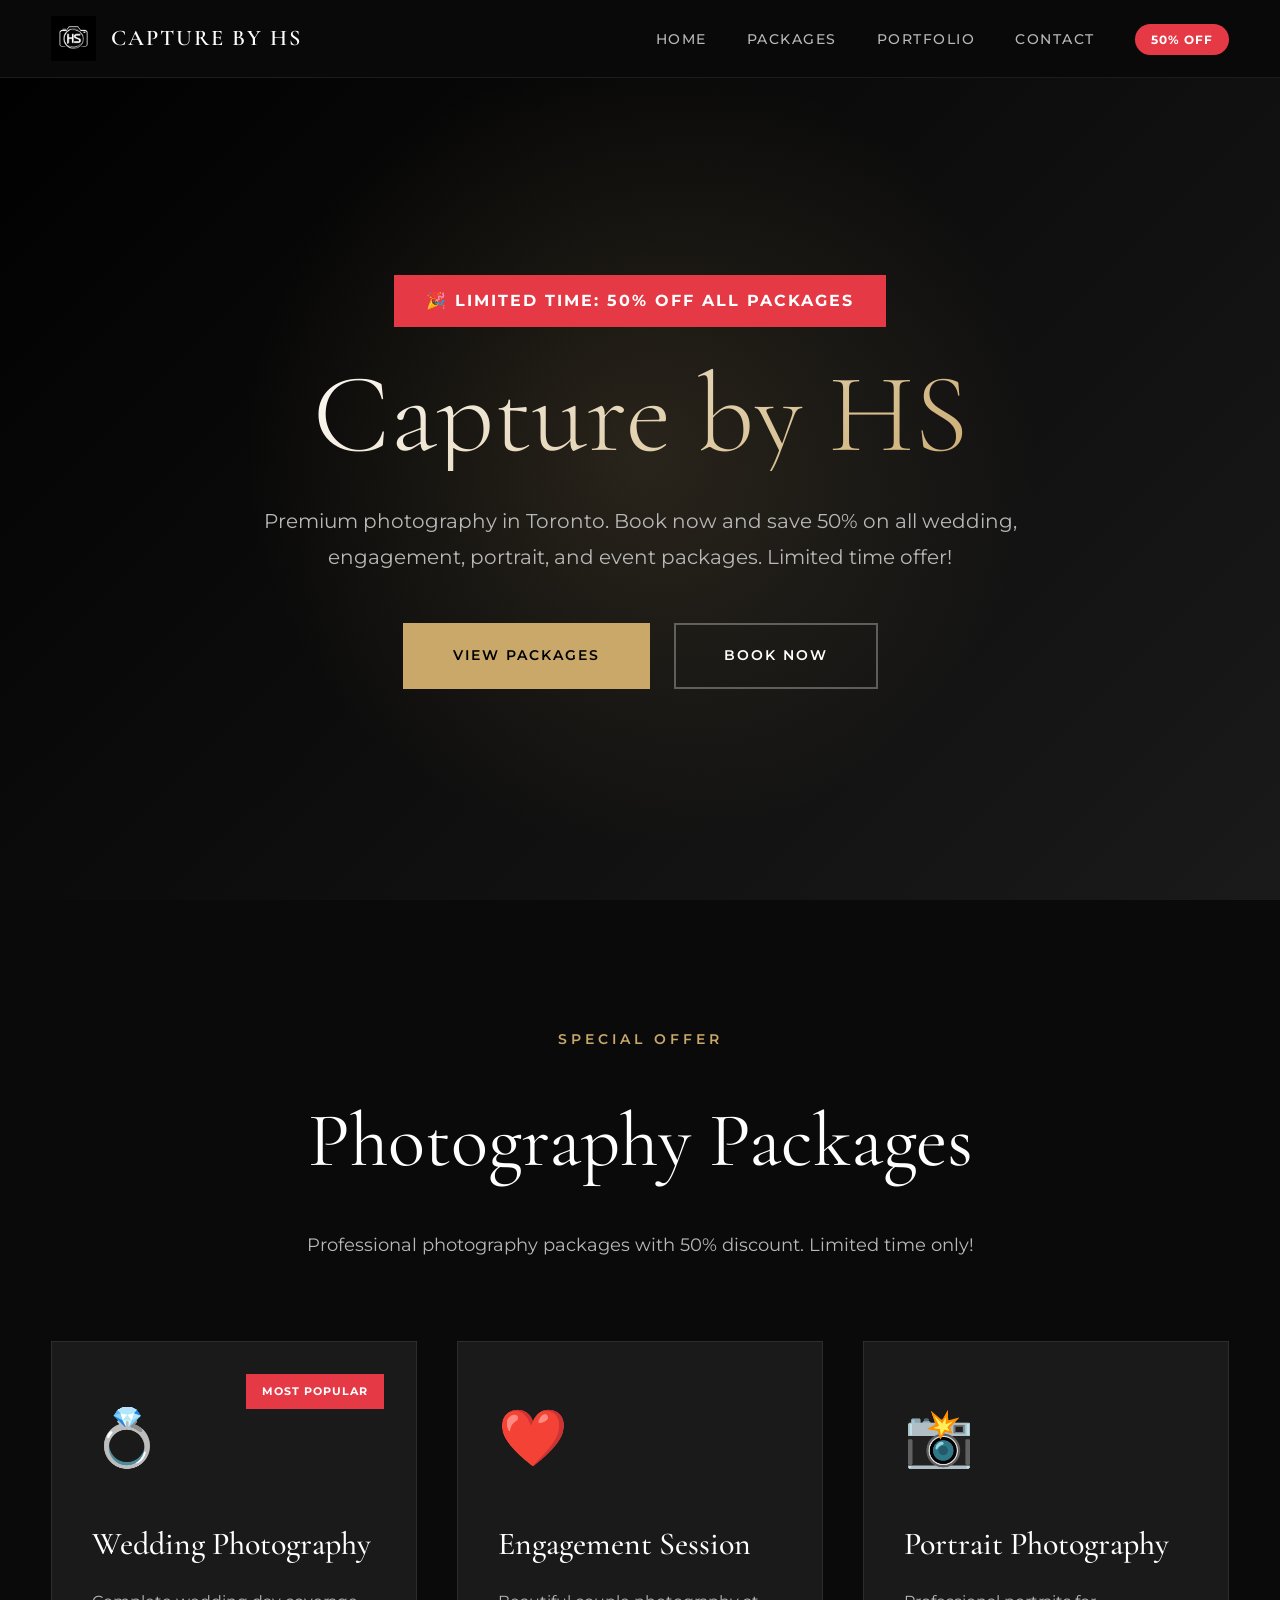
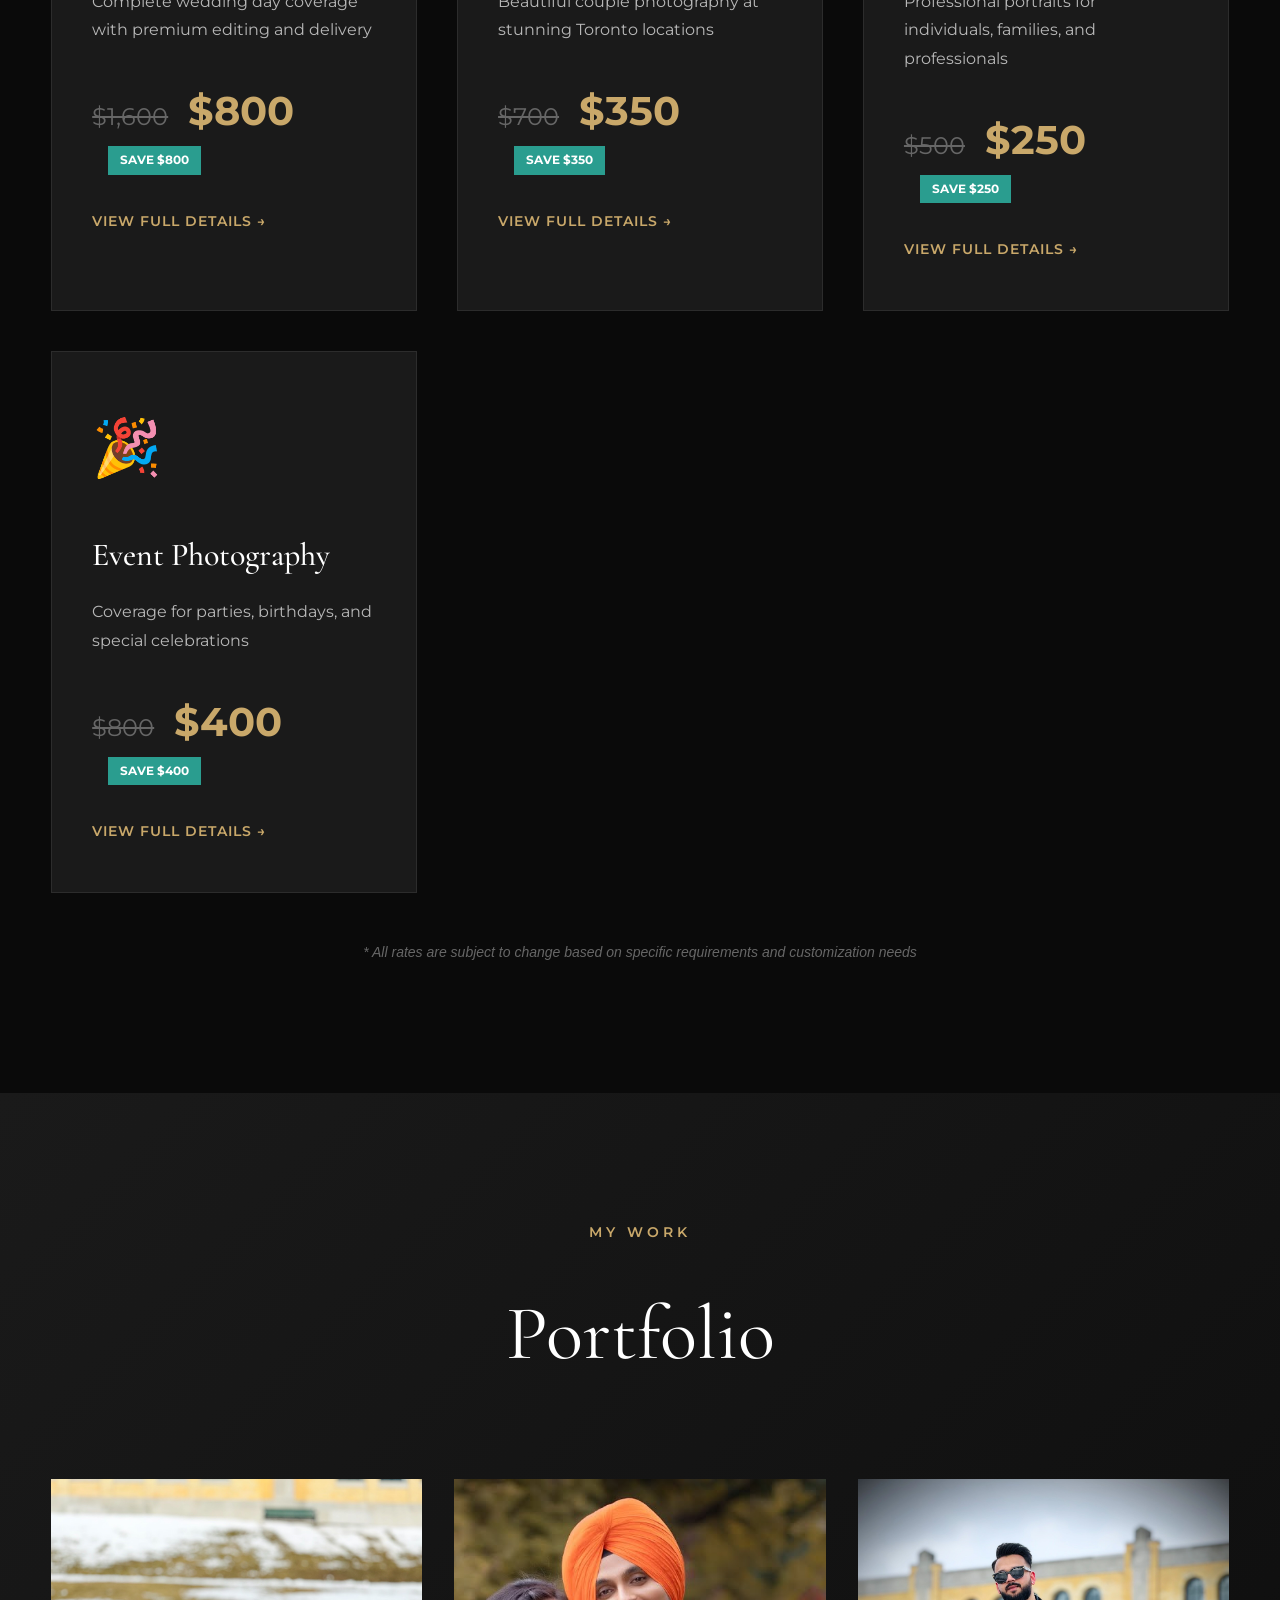
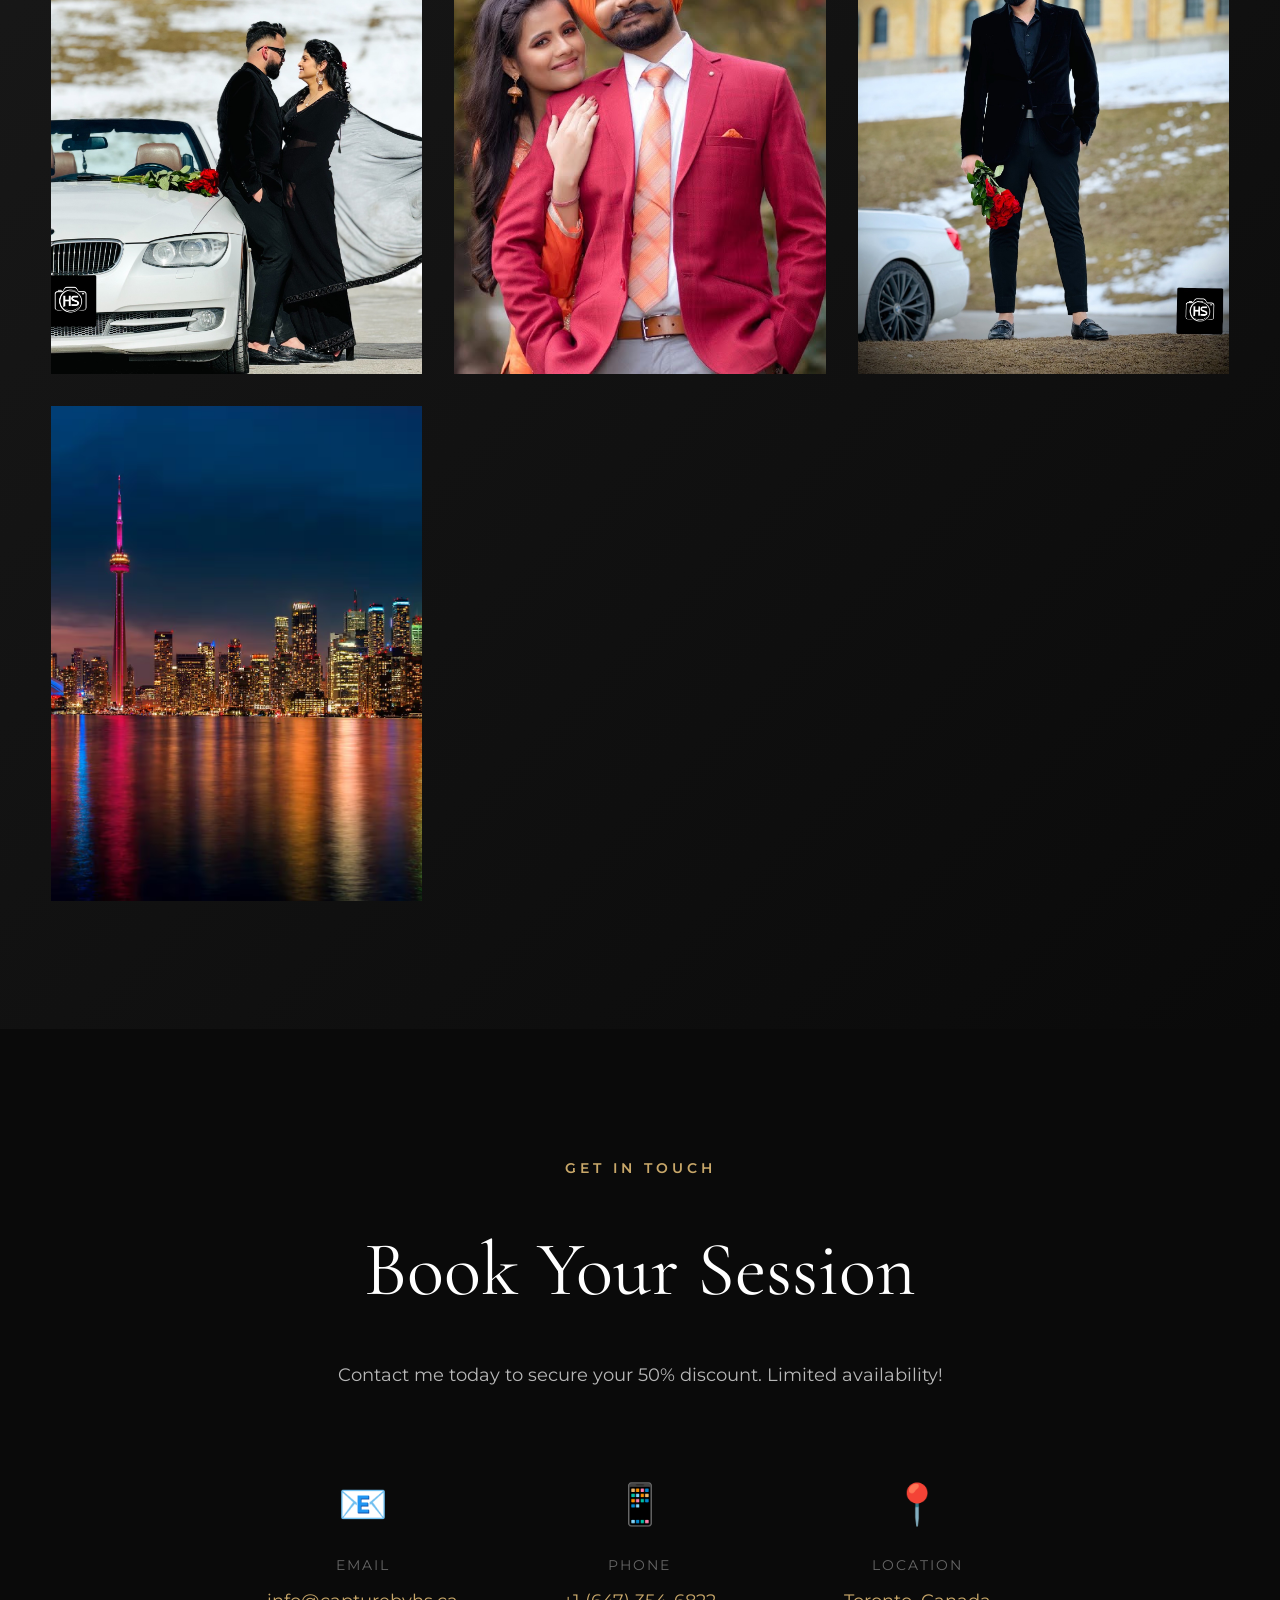
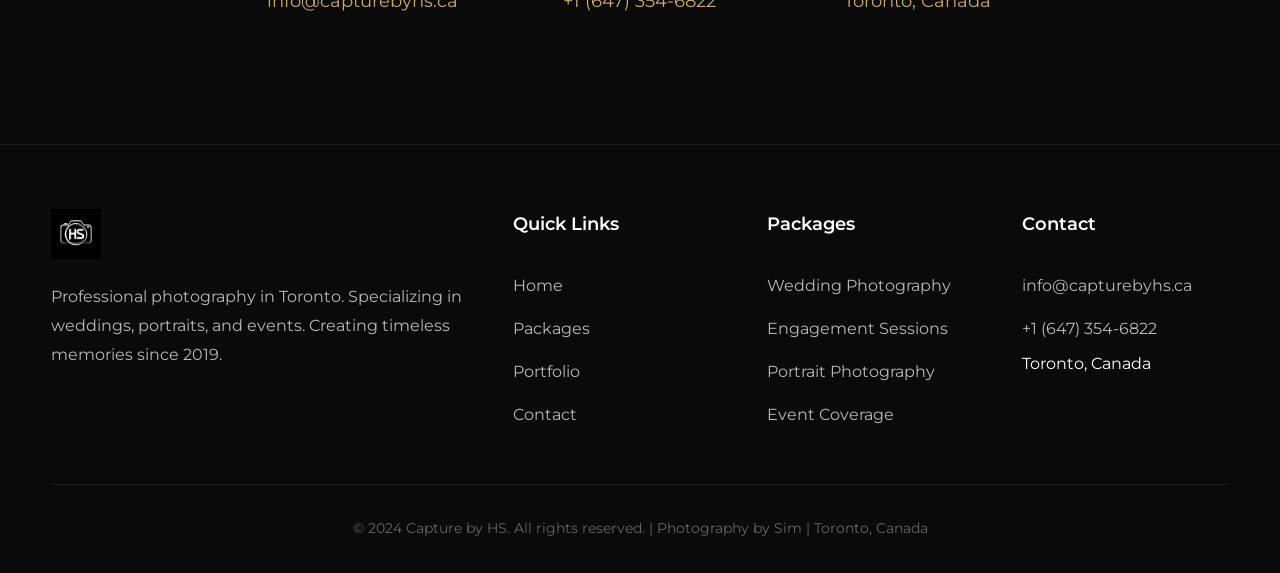
==== commit ea84ef12: "Add files via upload" ====
--- a/index.html
+++ b/index.html
@@ -3,75 +3,47 @@
 <head>
     <meta charset="UTF-8">
     <meta name="viewport" content="width=device-width, initial-scale=1.0">
-    <meta name="description" content="Capture by HS - Award-winning photography in Toronto. Specializing in weddings, portraits, and events. Book your session today.">
-    <title>Capture by HS | Premium Photography Toronto</title>
+    <title>Capture by HS | Premium Photography Toronto - 50% OFF All Packages</title>
     <link rel="icon" href="Logo.jpg">
     <link href="https://fonts.googleapis.com/css2?family=Cormorant+Garamond:wght@300;400;500;600;700&family=Montserrat:wght@300;400;500;600;700&display=swap" rel="stylesheet">
     
     <style>
-        /* =====================================================
-           PROFESSIONAL PHOTOGRAPHY WEBSITE
-           Designer: Premium Quality
-           ===================================================== */
+        * {
+            margin: 0;
+            padding: 0;
+            box-sizing: border-box;
+        }
 
         :root {
             --primary: #0a0a0a;
             --secondary: #1a1a1a;
             --accent: #C9A86A;
             --accent-light: #D4B876;
-            --text-primary: #ffffff;
-            --text-secondary: #b8b8b8;
-            --text-muted: #6a6a6a;
-            --border: rgba(255, 255, 255, 0.08);
-            --shadow: rgba(0, 0, 0, 0.5);
-        }
-
-        * {
-            margin: 0;
-            padding: 0;
-            box-sizing: border-box;
-        }
-
-        html {
-            scroll-behavior: smooth;
-            overflow-x: hidden;
+            --red: #E63946;
+            --green: #2A9D8F;
         }
 
         body {
-            font-family: 'Montserrat', -apple-system, BlinkMacSystemFont, sans-serif;
+            font-family: 'Montserrat', sans-serif;
             background: var(--primary);
-            color: var(--text-primary);
+            color: #fff;
             line-height: 1.7;
-            font-size: 16px;
-            -webkit-font-smoothing: antialiased;
-            -moz-osx-font-smoothing: grayscale;
-        }
-
-        img {
-            max-width: 100%;
-            height: auto;
-            display: block;
-        }
-
-        /* =====================================================
-           NAVIGATION - PREMIUM DESIGN
-           ===================================================== */
-
-        .navigation {
+        }
+
+        /* Navigation */
+        nav {
             position: fixed;
             top: 0;
-            left: 0;
-            right: 0;
-            z-index: 10000;
-            transition: all 0.4s cubic-bezier(0.4, 0, 0.2, 1);
-            padding: 1.5rem 0;
-        }
-
-        .navigation.scrolled {
-            background: rgba(10, 10, 10, 0.98);
+            width: 100%;
+            background: rgba(10,10,10,0.98);
             backdrop-filter: blur(20px);
+            z-index: 1000;
+            border-bottom: 1px solid rgba(255,255,255,0.08);
             padding: 1rem 0;
-            box-shadow: 0 4px 30px rgba(0, 0, 0, 0.3);
+        }
+
+        nav.scrolled {
+            box-shadow: 0 4px 30px rgba(0,0,0,0.3);
         }
 
         .nav-container {
@@ -88,96 +60,56 @@
             align-items: center;
             gap: 15px;
             text-decoration: none;
-            transition: transform 0.3s ease;
-        }
-
-        .brand:hover {
-            transform: translateY(-2px);
-        }
-
-        .brand-logo {
-            width: 50px;
-            height: 50px;
-            object-fit: contain;
-            filter: drop-shadow(0 2px 8px rgba(201, 168, 106, 0.3));
-        }
-
-        .brand-text {
-            display: flex;
-            flex-direction: column;
+            color: #fff;
+        }
+
+        .brand img {
+            width: 45px;
+            height: 45px;
         }
 
         .brand-name {
             font-family: 'Cormorant Garamond', serif;
-            font-size: 1.5rem;
+            font-size: 1.4rem;
             font-weight: 600;
-            color: var(--text-primary);
             letter-spacing: 2px;
-        }
-
-        .brand-tagline {
-            font-size: 0.65rem;
-            color: var(--accent);
-            letter-spacing: 3px;
-            text-transform: uppercase;
-            font-weight: 500;
         }
 
         .nav-menu {
             display: flex;
             list-style: none;
-            gap: 3rem;
+            gap: 2.5rem;
             align-items: center;
         }
 
         .nav-link {
-            color: var(--text-secondary);
+            color: #b8b8b8;
             text-decoration: none;
             font-size: 0.875rem;
             font-weight: 500;
             letter-spacing: 1.5px;
             text-transform: uppercase;
-            position: relative;
-            transition: color 0.3s ease;
-        }
-
-        .nav-link::before {
-            content: '';
-            position: absolute;
-            bottom: -5px;
-            left: 0;
-            width: 0;
-            height: 2px;
-            background: var(--accent);
-            transition: width 0.3s ease;
+            transition: 0.3s;
         }
 
         .nav-link:hover {
-            color: var(--text-primary);
-        }
-
-        .nav-link:hover::before {
-            width: 100%;
-        }
-
-        .nav-cta {
-            padding: 0.75rem 1.75rem;
-            background: transparent;
             color: var(--accent);
-            border: 2px solid var(--accent);
-            text-decoration: none;
-            font-size: 0.8rem;
-            font-weight: 600;
-            letter-spacing: 2px;
-            text-transform: uppercase;
-            transition: all 0.3s ease;
-        }
-
-        .nav-cta:hover {
-            background: var(--accent);
-            color: var(--primary);
-            transform: translateY(-2px);
-            box-shadow: 0 8px 20px rgba(201, 168, 106, 0.3);
+        }
+
+        .discount-badge {
+            background: var(--red);
+            color: #fff;
+            padding: 0.5rem 1rem;
+            font-size: 0.75rem;
+            font-weight: 700;
+            letter-spacing: 1px;
+            border-radius: 20px;
+            animation: pulse 2s infinite;
+        }
+
+        @keyframes pulse {
+            0%, 100% { transform: scale(1); }
+            50% { transform: scale(1.05); }
         }
 
         .mobile-toggle {
@@ -185,113 +117,90 @@
             flex-direction: column;
             gap: 6px;
             cursor: pointer;
-            padding: 8px;
         }
 
         .mobile-toggle span {
             width: 28px;
             height: 2px;
-            background: var(--text-primary);
-            transition: all 0.3s ease;
-        }
-
-        /* =====================================================
-           HERO SECTION - FULL SCREEN IMPACT
-           ===================================================== */
-
+            background: #fff;
+        }
+
+        /* Hero */
         .hero {
             min-height: 100vh;
             display: flex;
             align-items: center;
             justify-content: center;
+            text-align: center;
+            background: linear-gradient(135deg, #000 0%, #1a1a1a 100%);
+            padding: 8rem 4% 4rem;
             position: relative;
-            background: linear-gradient(135deg, #000000 0%, #1a1a1a 50%, #0a0a0a 100%);
             overflow: hidden;
         }
 
-        .hero-bg-pattern {
-            position: absolute;
-            top: 0;
-            left: 0;
-            width: 100%;
-            height: 100%;
-            opacity: 0.03;
-            background-image: 
-                repeating-linear-gradient(45deg, transparent, transparent 35px, rgba(255,255,255,.05) 35px, rgba(255,255,255,.05) 70px);
-        }
-
-        .hero-glow {
+        .hero::before {
+            content: '';
             position: absolute;
             top: 50%;
             left: 50%;
             transform: translate(-50%, -50%);
             width: 800px;
             height: 800px;
-            background: radial-gradient(circle, rgba(201, 168, 106, 0.15) 0%, transparent 70%);
-            animation: pulse 8s ease-in-out infinite;
-        }
-
-        @keyframes pulse {
-            0%, 100% { transform: translate(-50%, -50%) scale(1); opacity: 0.5; }
-            50% { transform: translate(-50%, -50%) scale(1.2); opacity: 0.8; }
+            background: radial-gradient(circle, rgba(201,168,106,0.15), transparent 70%);
+            animation: glow 8s ease-in-out infinite;
+        }
+
+        @keyframes glow {
+            0%, 100% { opacity: 0.5; transform: translate(-50%, -50%) scale(1); }
+            50% { opacity: 0.8; transform: translate(-50%, -50%) scale(1.2); }
         }
 
         .hero-content {
             position: relative;
-            z-index: 10;
-            text-align: center;
-            padding: 0 4%;
+            z-index: 2;
             max-width: 1000px;
-            margin: 0 auto;
-        }
-
-        .hero-subtitle {
-            font-size: 0.875rem;
-            color: var(--accent);
-            letter-spacing: 4px;
-            text-transform: uppercase;
-            font-weight: 600;
+        }
+
+        .hero-badge {
+            display: inline-block;
+            background: var(--red);
+            color: #fff;
+            padding: 0.75rem 2rem;
+            font-size: 1rem;
+            font-weight: 700;
+            letter-spacing: 2px;
             margin-bottom: 2rem;
-            opacity: 0;
-            animation: fadeInUp 1s ease 0.3s forwards;
-        }
-
-        .hero-title {
+            animation: slideDown 1s ease;
+        }
+
+        @keyframes slideDown {
+            from { opacity: 0; transform: translateY(-30px); }
+            to { opacity: 1; transform: translateY(0); }
+        }
+
+        h1 {
             font-family: 'Cormorant Garamond', serif;
-            font-size: clamp(3.5rem, 10vw, 8rem);
+            font-size: clamp(3.5rem, 10vw, 7rem);
             font-weight: 300;
             line-height: 1;
             margin-bottom: 2rem;
-            letter-spacing: -2px;
-            opacity: 0;
-            animation: fadeInUp 1s ease 0.5s forwards;
-        }
-
-        .hero-title span {
-            display: block;
-            background: linear-gradient(135deg, var(--text-primary) 0%, var(--accent) 100%);
+            background: linear-gradient(135deg, #fff, var(--accent));
             -webkit-background-clip: text;
             -webkit-text-fill-color: transparent;
-            background-clip: text;
-        }
-
-        .hero-description {
+        }
+
+        .hero p {
             font-size: 1.25rem;
-            color: var(--text-secondary);
-            max-width: 700px;
-            margin: 0 auto 3rem;
+            color: #b8b8b8;
+            margin-bottom: 3rem;
             line-height: 1.8;
-            opacity: 0;
-            animation: fadeInUp 1s ease 0.7s forwards;
-        }
-
-        .hero-buttons {
+        }
+
+        .cta-buttons {
             display: flex;
             gap: 1.5rem;
             justify-content: center;
             flex-wrap: wrap;
-            opacity: 0;
-            animation: fadeInUp 1s ease 0.9s forwards;
         }
 
         .btn {
@@ -301,100 +210,36 @@
             letter-spacing: 2px;
             text-transform: uppercase;
             text-decoration: none;
-            transition: all 0.3s ease;
-            display: inline-block;
-            position: relative;
-            overflow: hidden;
+            transition: 0.3s;
+            border: 2px solid;
         }
 
         .btn-primary {
             background: var(--accent);
-            color: var(--primary);
-            border: 2px solid var(--accent);
-        }
-
-        .btn-primary::before {
-            content: '';
-            position: absolute;
-            top: 0;
-            left: -100%;
-            width: 100%;
-            height: 100%;
+            color: #000;
+            border-color: var(--accent);
+        }
+
+        .btn-primary:hover {
             background: var(--accent-light);
-            transition: left 0.4s ease;
-            z-index: -1;
-        }
-
-        .btn-primary:hover::before {
-            left: 0;
-        }
-
-        .btn-primary:hover {
             transform: translateY(-3px);
-            box-shadow: 0 12px 35px rgba(201, 168, 106, 0.4);
+            box-shadow: 0 12px 35px rgba(201,168,106,0.4);
         }
 
         .btn-secondary {
             background: transparent;
-            color: var(--text-primary);
-            border: 2px solid rgba(255, 255, 255, 0.3);
+            color: #fff;
+            border-color: rgba(255,255,255,0.3);
         }
 
         .btn-secondary:hover {
-            background: rgba(255, 255, 255, 0.05);
-            border-color: var(--text-primary);
-            transform: translateY(-3px);
-        }
-
-        .scroll-indicator {
-            position: absolute;
-            bottom: 3rem;
-            left: 50%;
-            transform: translateX(-50%);
-            display: flex;
-            flex-direction: column;
-            align-items: center;
-            gap: 1rem;
-            opacity: 0;
-            animation: fadeInUp 1s ease 1.2s forwards;
-        }
-
-        .scroll-text {
-            font-size: 0.75rem;
-            letter-spacing: 3px;
-            text-transform: uppercase;
-            color: var(--text-muted);
-        }
-
-        .scroll-line {
-            width: 1px;
-            height: 60px;
-            background: linear-gradient(to bottom, var(--accent), transparent);
-            animation: scrollDown 2s ease-in-out infinite;
-        }
-
-        @keyframes scrollDown {
-            0%, 100% { transform: translateY(0); opacity: 0; }
-            50% { transform: translateY(20px); opacity: 1; }
-        }
-
-        @keyframes fadeInUp {
-            from {
-                opacity: 0;
-                transform: translateY(40px);
-            }
-            to {
-                opacity: 1;
-                transform: translateY(0);
-            }
-        }
-
-        /* =====================================================
-           PORTFOLIO - MASONRY GRID LAYOUT
-           ===================================================== */
-
-        .portfolio {
-            padding: 8rem 4% 6rem;
+            background: rgba(255,255,255,0.05);
+            border-color: #fff;
+        }
+
+        /* Packages Section */
+        .packages {
+            padding: 8rem 4%;
             background: var(--primary);
         }
 
@@ -405,223 +250,38 @@
         }
 
         .section-label {
+            color: var(--accent);
             font-size: 0.875rem;
-            color: var(--accent);
             letter-spacing: 4px;
             text-transform: uppercase;
             font-weight: 600;
             margin-bottom: 1.5rem;
-            display: block;
-        }
-
-        .section-title {
+        }
+
+        h2 {
             font-family: 'Cormorant Garamond', serif;
             font-size: clamp(3rem, 6vw, 5rem);
             font-weight: 400;
             margin-bottom: 1.5rem;
-            line-height: 1.2;
-        }
-
-        .section-description {
-            font-size: 1.125rem;
-            color: var(--text-secondary);
-            line-height: 1.8;
-        }
-
-        .portfolio-grid {
-            display: grid;
-            grid-template-columns: repeat(auto-fit, minmax(350px, 1fr));
-            gap: 2rem;
-            max-width: 1400px;
-            margin: 0 auto;
-        }
-
-        .portfolio-item {
-            position: relative;
-            overflow: hidden;
-            background: var(--secondary);
-            aspect-ratio: 3/4;
-            cursor: pointer;
-            border-radius: 2px;
-        }
-
-        .portfolio-image {
-            width: 100%;
-            height: 100%;
-            object-fit: cover;
-            object-position: center 25%;
-            transition: transform 0.6s cubic-bezier(0.4, 0, 0.2, 1);
-        }
-
-        .portfolio-item:hover .portfolio-image {
-            transform: scale(1.08);
-        }
-
-        .portfolio-overlay {
-            position: absolute;
-            inset: 0;
-            background: linear-gradient(to top, rgba(0, 0, 0, 0.95) 0%, rgba(0, 0, 0, 0.3) 50%, transparent 100%);
-            display: flex;
-            flex-direction: column;
-            justify-content: flex-end;
-            padding: 2.5rem;
-            opacity: 0;
-            transition: opacity 0.4s ease;
-        }
-
-        .portfolio-item:hover .portfolio-overlay {
-            opacity: 1;
-        }
-
-        .portfolio-category {
-            font-size: 0.75rem;
-            color: var(--accent);
-            letter-spacing: 2px;
-            text-transform: uppercase;
-            margin-bottom: 0.75rem;
-            font-weight: 600;
-        }
-
-        .portfolio-title {
-            font-family: 'Cormorant Garamond', serif;
-            font-size: 2rem;
-            font-weight: 500;
-            color: var(--text-primary);
-        }
-
-        /* =====================================================
-           ABOUT - SPLIT LAYOUT
-           ===================================================== */
-
-        .about {
-            padding: 8rem 0;
-            background: linear-gradient(135deg, var(--secondary) 0%, var(--primary) 100%);
-        }
-
-        .about-container {
-            max-width: 1400px;
-            margin: 0 auto;
-            padding: 0 4%;
-            display: grid;
-            grid-template-columns: 1fr 1fr;
-            gap: 6rem;
-            align-items: center;
-        }
-
-        .about-image-wrapper {
-            position: relative;
-        }
-
-        .about-image {
-            width: 100%;
-            border-radius: 2px;
-            box-shadow: 0 20px 60px rgba(0, 0, 0, 0.5);
-        }
-
-        .about-badge {
-            position: absolute;
-            bottom: -2rem;
-            right: 2rem;
-            background: var(--accent);
-            color: var(--primary);
-            padding: 1.5rem 2rem;
-            border-radius: 2px;
-            box-shadow: 0 10px 40px rgba(201, 168, 106, 0.4);
-        }
-
-        .badge-number {
-            font-family: 'Cormorant Garamond', serif;
-            font-size: 3rem;
-            font-weight: 700;
-            line-height: 1;
-            margin-bottom: 0.25rem;
-        }
-
-        .badge-label {
-            font-size: 0.75rem;
-            letter-spacing: 2px;
-            text-transform: uppercase;
-            font-weight: 600;
-        }
-
-        .about-content h2 {
-            font-family: 'Cormorant Garamond', serif;
-            font-size: clamp(2.5rem, 5vw, 4rem);
-            font-weight: 400;
-            margin-bottom: 2rem;
-            line-height: 1.2;
-        }
-
-        .about-content p {
-            font-size: 1.0625rem;
-            color: var(--text-secondary);
-            line-height: 1.9;
-            margin-bottom: 1.75rem;
-        }
-
-        .about-content strong {
-            color: var(--accent);
-            font-weight: 600;
-        }
-
-        .stats-row {
-            display: grid;
-            grid-template-columns: repeat(3, 1fr);
-            gap: 2rem;
-            margin: 3rem 0;
-            padding: 2.5rem 0;
-            border-top: 1px solid var(--border);
-            border-bottom: 1px solid var(--border);
-        }
-
-        .stat-item {
-            text-align: center;
-        }
-
-        .stat-number {
-            font-family: 'Cormorant Garamond', serif;
-            font-size: 3.5rem;
-            font-weight: 600;
-            color: var(--accent);
-            line-height: 1;
-            margin-bottom: 0.75rem;
-        }
-
-        .stat-label {
-            font-size: 0.875rem;
-            color: var(--text-muted);
-            letter-spacing: 2px;
-            text-transform: uppercase;
-            font-weight: 500;
-        }
-
-        /* =====================================================
-           SERVICES - CARD DESIGN
-           ===================================================== */
-
-        .services {
-            padding: 8rem 4%;
-            background: var(--primary);
-        }
-
-        .services-grid {
+        }
+
+        .packages-grid {
             max-width: 1400px;
             margin: 0 auto;
             display: grid;
-            grid-template-columns: repeat(auto-fit, minmax(300px, 1fr));
+            grid-template-columns: repeat(auto-fit, minmax(320px, 1fr));
             gap: 2.5rem;
         }
 
-        .service-card {
+        .package-card {
             background: var(--secondary);
-            border: 1px solid var(--border);
+            border: 1px solid rgba(255,255,255,0.08);
             padding: 3rem 2.5rem;
-            transition: all 0.4s ease;
             position: relative;
-            overflow: hidden;
-        }
-
-        .service-card::before {
+            transition: 0.4s;
+        }
+
+        .package-card::before {
             content: '';
             position: absolute;
             top: 0;
@@ -630,209 +290,156 @@
             height: 3px;
             background: linear-gradient(90deg, var(--accent), var(--accent-light));
             transform: scaleX(0);
-            transform-origin: left;
-            transition: transform 0.4s ease;
-        }
-
-        .service-card:hover::before {
+            transition: 0.4s;
+        }
+
+        .package-card:hover::before {
             transform: scaleX(1);
         }
 
-        .service-card:hover {
+        .package-card:hover {
             transform: translateY(-8px);
-            border-color: rgba(201, 168, 106, 0.3);
-            box-shadow: 0 20px 50px rgba(0, 0, 0, 0.4);
-        }
-
-        .service-icon {
+            border-color: rgba(201,168,106,0.3);
+            box-shadow: 0 20px 50px rgba(0,0,0,0.4);
+        }
+
+        .popular-badge {
+            position: absolute;
+            top: 2rem;
+            right: 2rem;
+            background: var(--red);
+            color: #fff;
+            padding: 0.5rem 1rem;
+            font-size: 0.7rem;
+            font-weight: 700;
+            letter-spacing: 1px;
+            text-transform: uppercase;
+        }
+
+        .package-icon {
             font-size: 3.5rem;
             margin-bottom: 2rem;
-            display: block;
-        }
-
-        .service-name {
+        }
+
+        .package-name {
             font-family: 'Cormorant Garamond', serif;
             font-size: 2rem;
             font-weight: 500;
-            margin-bottom: 1.25rem;
-        }
-
-        .service-description {
-            color: var(--text-secondary);
-            line-height: 1.8;
-            margin-bottom: 2rem;
-            font-size: 0.9375rem;
-        }
-
-        .service-price {
+            margin-bottom: 1rem;
+        }
+
+        .package-pricing {
+            margin: 2rem 0;
+        }
+
+        .original-price {
+            text-decoration: line-through;
+            color: #666;
             font-size: 1.5rem;
-            color: var(--accent);
-            font-weight: 600;
-            margin-bottom: 1.5rem;
-        }
-
-        .service-features {
-            list-style: none;
-            margin-bottom: 2rem;
-        }
-
-        .service-features li {
-            color: var(--text-secondary);
-            padding: 0.5rem 0;
-            padding-left: 1.75rem;
-            position: relative;
-            font-size: 0.9375rem;
-        }
-
-        .service-features li::before {
-            content: '✓';
-            position: absolute;
-            left: 0;
+            margin-right: 1rem;
+        }
+
+        .discount-price {
+            font-size: 2.5rem;
             color: var(--accent);
             font-weight: 700;
         }
 
-        .service-link {
-            display: inline-flex;
-            align-items: center;
-            gap: 0.5rem;
+        .savings {
+            display: inline-block;
+            background: var(--green);
+            color: #fff;
+            padding: 0.25rem 0.75rem;
+            font-size: 0.75rem;
+            font-weight: 700;
+            margin-left: 1rem;
+        }
+
+        .package-description {
+            color: #b8b8b8;
+            margin-bottom: 2rem;
+            line-height: 1.8;
+        }
+
+        .view-details {
+            display: inline-block;
             color: var(--accent);
             text-decoration: none;
             font-weight: 600;
-            font-size: 0.875rem;
             letter-spacing: 1px;
             text-transform: uppercase;
-            transition: gap 0.3s ease;
-        }
-
-        .service-link:hover {
-            gap: 1rem;
-        }
-
-        /* =====================================================
-           CONTACT - PREMIUM LAYOUT
-           ===================================================== */
-
-        .contact {
+            font-size: 0.875rem;
+            transition: 0.3s;
+        }
+
+        .view-details:hover {
+            color: var(--accent-light);
+            transform: translateX(5px);
+        }
+
+        /* Portfolio Preview */
+        .portfolio-preview {
             padding: 8rem 4%;
-            background: linear-gradient(135deg, var(--secondary) 0%, var(--primary) 100%);
-        }
-
-        .contact-container {
-            max-width: 1200px;
-            margin: 0 auto;
-        }
-
-        .contact-grid {
+            background: linear-gradient(135deg, var(--secondary), var(--primary));
+        }
+
+        .portfolio-grid {
+            max-width: 1400px;
+            margin: 3rem auto 0;
             display: grid;
-            grid-template-columns: repeat(auto-fit, minmax(280px, 1fr));
+            grid-template-columns: repeat(auto-fit, minmax(300px, 1fr));
             gap: 2rem;
-            margin-top: 4rem;
-        }
-
-        .contact-card {
-            background: rgba(255, 255, 255, 0.02);
-            border: 1px solid var(--border);
-            padding: 3rem 2.5rem;
-            text-align: center;
-            transition: all 0.4s ease;
-        }
-
-        .contact-card:hover {
-            background: rgba(255, 255, 255, 0.04);
-            border-color: var(--accent);
-            transform: translateY(-5px);
-        }
-
-        .contact-icon {
-            font-size: 3rem;
-            margin-bottom: 1.5rem;
-            display: block;
-        }
-
-        .contact-label {
-            font-size: 0.8125rem;
-            color: var(--text-muted);
-            letter-spacing: 2px;
-            text-transform: uppercase;
-            margin-bottom: 1rem;
-            font-weight: 600;
-        }
-
-        .contact-value {
-            font-size: 1.25rem;
-            color: var(--accent);
-            text-decoration: none;
-            display: block;
-            font-weight: 500;
-            transition: color 0.3s ease;
-        }
-
-        .contact-value:hover {
-            color: var(--accent-light);
-        }
-
-        .social-links {
-            display: flex;
-            justify-content: center;
-            gap: 2rem;
-            margin-top: 4rem;
-        }
-
-        .social-link {
-            width: 60px;
-            height: 60px;
-            border: 2px solid var(--border);
-            border-radius: 50%;
-            display: flex;
-            align-items: center;
-            justify-content: center;
-            font-size: 1.75rem;
-            transition: all 0.3s ease;
-            text-decoration: none;
-        }
-
-        .social-link:hover {
-            border-color: var(--accent);
-            background: rgba(201, 168, 106, 0.1);
-            transform: translateY(-5px);
-        }
-
-        /* =====================================================
-           FOOTER
-           ===================================================== */
-
+        }
+
+        .portfolio-item {
+            aspect-ratio: 3/4;
+            overflow: hidden;
+            position: relative;
+            cursor: pointer;
+        }
+
+        .portfolio-item img {
+            width: 100%;
+            height: 100%;
+            object-fit: cover;
+            object-position: center 25%;
+            transition: 0.6s;
+        }
+
+        .portfolio-item:hover img {
+            transform: scale(1.1);
+        }
+
+        /* Footer */
         footer {
             background: var(--primary);
             padding: 4rem 4% 2rem;
-            border-top: 1px solid var(--border);
+            border-top: 1px solid rgba(255,255,255,0.08);
         }
 
         .footer-content {
             max-width: 1400px;
             margin: 0 auto;
             display: grid;
-            grid-template-columns: 2fr 1fr 1fr;
-            gap: 4rem;
+            grid-template-columns: 2fr 1fr 1fr 1fr;
+            gap: 3rem;
             margin-bottom: 3rem;
         }
 
-        .footer-brand img {
-            width: 60px;
-            margin-bottom: 1.5rem;
+        .footer-logo img {
+            width: 50px;
+            margin-bottom: 1rem;
         }
 
         .footer-description {
-            color: var(--text-secondary);
+            color: #b8b8b8;
             line-height: 1.8;
-            max-width: 400px;
         }
 
         .footer-title {
             font-size: 1.125rem;
             font-weight: 600;
             margin-bottom: 1.5rem;
-            color: var(--text-primary);
         }
 
         .footer-links {
@@ -840,12 +447,11 @@
         }
 
         .footer-links a {
-            color: var(--text-secondary);
+            color: #b8b8b8;
             text-decoration: none;
             display: block;
             padding: 0.5rem 0;
-            transition: color 0.3s ease;
-            font-size: 0.9375rem;
+            transition: 0.3s;
         }
 
         .footer-links a:hover {
@@ -856,18 +462,11 @@
             max-width: 1400px;
             margin: 0 auto;
             padding-top: 2rem;
-            border-top: 1px solid var(--border);
+            border-top: 1px solid rgba(255,255,255,0.08);
             text-align: center;
-        }
-
-        .copyright {
-            color: var(--text-muted);
+            color: #666;
             font-size: 0.875rem;
         }
-
-        /* =====================================================
-           SCROLL TO TOP
-           ===================================================== */
 
         .scroll-top {
             position: fixed;
@@ -876,16 +475,15 @@
             width: 55px;
             height: 55px;
             background: var(--accent);
-            color: var(--primary);
+            color: #000;
             border: none;
             border-radius: 50%;
             font-size: 1.5rem;
             cursor: pointer;
             opacity: 0;
             visibility: hidden;
-            transition: all 0.3s ease;
+            transition: 0.3s;
             z-index: 9999;
-            box-shadow: 0 4px 20px rgba(201, 168, 106, 0.4);
         }
 
         .scroll-top.visible {
@@ -896,30 +494,12 @@
         .scroll-top:hover {
             background: var(--accent-light);
             transform: translateY(-5px);
-            box-shadow: 0 8px 30px rgba(201, 168, 106, 0.5);
-        }
-
-        /* =====================================================
-           RESPONSIVE DESIGN
-           ===================================================== */
-
-        @media (max-width: 1024px) {
-            .about-container {
-                grid-template-columns: 1fr;
-                gap: 4rem;
-            }
-
-            .footer-content {
-                grid-template-columns: 1fr;
-                gap: 3rem;
-            }
-        }
-
+        }
+
+        /* Responsive */
         @media (max-width: 768px) {
-            .mobile-toggle {
-                display: flex;
-            }
-
+            .mobile-toggle { display: flex; }
+            
             .nav-menu {
                 position: fixed;
                 top: 0;
@@ -927,57 +507,43 @@
                 width: 100%;
                 max-width: 400px;
                 height: 100vh;
-                background: rgba(10, 10, 10, 0.98);
-                backdrop-filter: blur(20px);
+                background: rgba(10,10,10,0.98);
                 flex-direction: column;
-                padding: 8rem 3rem 3rem;
-                transition: right 0.4s ease;
-                box-shadow: -10px 0 40px rgba(0, 0, 0, 0.5);
+                padding: 8rem 3rem;
+                transition: 0.4s;
             }
-
-            .nav-menu.active {
-                right: 0;
-            }
-
-            .portfolio-grid,
-            .services-grid,
-            .contact-grid {
+            
+            .nav-menu.active { right: 0; }
+            
+            .packages-grid,
+            .portfolio-grid {
                 grid-template-columns: 1fr;
             }
-
-            .stats-row {
+            
+            .footer-content {
                 grid-template-columns: 1fr;
-                gap: 2rem;
-            }
-
-            .hero-buttons {
-                flex-direction: column;
             }
         }
     </style>
 </head>
 <body>
     <!-- Navigation -->
-    <nav class="navigation">
+    <nav id="nav">
         <div class="nav-container">
-            <a href="#home" class="brand">
-                <img src="Logo.jpg" alt="Capture by HS Logo" class="brand-logo">
-                <div class="brand-text">
-                    <div class="brand-name">CAPTURE BY HS</div>
-                    <div class="brand-tagline">Photography</div>
-                </div>
+            <a href="index.html" class="brand">
+                <img src="Logo.jpg" alt="Logo" onerror="this.style.display='none'">
+                <span class="brand-name">CAPTURE BY HS</span>
             </a>
 
-            <ul class="nav-menu">
-                <li><a href="#home" class="nav-link">Home</a></li>
-                <li><a href="#portfolio" class="nav-link">Portfolio</a></li>
-                <li><a href="#about" class="nav-link">About</a></li>
-                <li><a href="#services" class="nav-link">Services</a></li>
-                <li><a href="#contact" class="nav-link">Contact</a></li>
-                <li><a href="#contact" class="nav-cta">Book Session</a></li>
+            <ul class="nav-menu" id="navMenu">
+                <li><a href="index.html" class="nav-link">Home</a></li>
+                <li><a href="index.html#packages" class="nav-link">Packages</a></li>
+                <li><a href="index.html#portfolio" class="nav-link">Portfolio</a></li>
+                <li><a href="index.html#contact" class="nav-link">Contact</a></li>
+                <li><span class="discount-badge">50% OFF</span></li>
             </ul>
 
-            <div class="mobile-toggle">
+            <div class="mobile-toggle" id="mobileToggle">
                 <span></span>
                 <span></span>
                 <span></span>
@@ -985,251 +551,150 @@
         </div>
     </nav>
 
-    <!-- Hero Section -->
-    <section id="home" class="hero">
-        <div class="hero-bg-pattern"></div>
-        <div class="hero-glow"></div>
+    <!-- Hero -->
+    <section class="hero">
+        <div class="hero-content">
+            <div class="hero-badge">🎉 LIMITED TIME: 50% OFF ALL PACKAGES</div>
+            <h1>Capture by HS</h1>
+            <p>
+                Premium photography in Toronto. Book now and save 50% on all wedding,<br>
+                engagement, portrait, and event packages. Limited time offer!
+            </p>
+            <div class="cta-buttons">
+                <a href="#packages" class="btn btn-primary">View Packages</a>
+                <a href="#contact" class="btn btn-secondary">Book Now</a>
+            </div>
+        </div>
+    </section>
+
+    <!-- Packages -->
+    <section id="packages" class="packages">
+        <div class="section-header">
+            <div class="section-label">Special Offer</div>
+            <h2>Photography Packages</h2>
+            <p style="color: #b8b8b8; font-size: 1.125rem;">
+                Professional photography packages with 50% discount. Limited time only!
+            </p>
+        </div>
+
+        <div class="packages-grid">
+            <!-- Wedding Package -->
+            <div class="package-card">
+                <div class="popular-badge">MOST POPULAR</div>
+                <div class="package-icon">💍</div>
+                <h3 class="package-name">Wedding Photography</h3>
+                <p class="package-description">
+                    Complete wedding day coverage with premium editing and delivery
+                </p>
+                <div class="package-pricing">
+                    <span class="original-price">$1,600</span>
+                    <span class="discount-price">$800</span>
+                    <span class="savings">SAVE $800</span>
+                </div>
+                <a href="wedding-package.html" class="view-details">View Full Details →</a>
+            </div>
+
+            <!-- Engagement Package -->
+            <div class="package-card">
+                <div class="package-icon">❤️</div>
+                <h3 class="package-name">Engagement Session</h3>
+                <p class="package-description">
+                    Beautiful couple photography at stunning Toronto locations
+                </p>
+                <div class="package-pricing">
+                    <span class="original-price">$700</span>
+                    <span class="discount-price">$350</span>
+                    <span class="savings">SAVE $350</span>
+                </div>
+                <a href="engagement-package.html" class="view-details">View Full Details →</a>
+            </div>
+
+            <!-- Portrait Package -->
+            <div class="package-card">
+                <div class="package-icon">📸</div>
+                <h3 class="package-name">Portrait Photography</h3>
+                <p class="package-description">
+                    Professional portraits for individuals, families, and professionals
+                </p>
+                <div class="package-pricing">
+                    <span class="original-price">$500</span>
+                    <span class="discount-price">$250</span>
+                    <span class="savings">SAVE $250</span>
+                </div>
+                <a href="portrait-package.html" class="view-details">View Full Details →</a>
+            </div>
+
+            <!-- Event Package -->
+            <div class="package-card">
+                <div class="package-icon">🎉</div>
+                <h3 class="package-name">Event Photography</h3>
+                <p class="package-description">
+                    Coverage for parties, birthdays, and special celebrations
+                </p>
+                <div class="package-pricing">
+                    <span class="original-price">$800</span>
+                    <span class="discount-price">$400</span>
+                    <span class="savings">SAVE $400</span>
+                </div>
+                <a href="event-package.html" class="view-details">View Full Details →</a>
+            </div>
+        </div>
         
-        <div class="hero-content">
-            <div class="hero-subtitle">Toronto's Premier Photography Studio</div>
-            <h1 class="hero-title">
-                <span>Capture by HS</span>
-            </h1>
-            <p class="hero-description">
-                Creating timeless visual stories through the art of photography. 
-                Specializing in weddings, portraits, and life's most precious moments in Toronto.
-            </p>
-            <div class="hero-buttons">
-                <a href="#portfolio" class="btn btn-primary">View Portfolio</a>
-                <a href="#contact" class="btn btn-secondary">Get In Touch</a>
-            </div>
-        </div>
-
-        <div class="scroll-indicator">
-            <span class="scroll-text">Scroll</span>
-            <div class="scroll-line"></div>
-        </div>
+        <p style="text-align: center; color: #666; font-size: 0.875rem; margin-top: 3rem; font-style: italic; max-width: 800px; margin-left: auto; margin-right: auto;">
+            * All rates are subject to change based on specific requirements and customization needs
+        </p>
     </section>
 
-    <!-- Portfolio Section -->
-    <section id="portfolio" class="portfolio">
+    <!-- Portfolio Preview -->
+    <section id="portfolio" class="portfolio-preview">
         <div class="section-header">
-            <span class="section-label">My Work</span>
-            <h2 class="section-title">Portfolio</h2>
-            <p class="section-description">
-                A curated collection of moments transformed into timeless memories
-            </p>
+            <div class="section-label">My Work</div>
+            <h2>Portfolio</h2>
         </div>
 
         <div class="portfolio-grid">
             <div class="portfolio-item">
-                <img src="photo1.jpg" alt="Wedding Photography" class="portfolio-image">
-                <div class="portfolio-overlay">
-                    <div class="portfolio-category">Wedding</div>
-                    <h3 class="portfolio-title">Winter Elegance</h3>
+                <img src="photo1.jpg" alt="Wedding">
+            </div>
+            <div class="portfolio-item">
+                <img src="photo2.jpg" alt="Engagement">
+            </div>
+            <div class="portfolio-item">
+                <img src="photo4.jpg" alt="Portrait">
+            </div>
+            <div class="portfolio-item">
+                <img src="photo3.jpg" alt="Wedding">
+            </div>
+        </div>
+    </section>
+
+    <!-- Contact Section -->
+    <section id="contact" class="packages">
+        <div class="section-header">
+            <div class="section-label">Get In Touch</div>
+            <h2>Book Your Session</h2>
+            <p style="color: #b8b8b8; font-size: 1.125rem;">
+                Contact me today to secure your 50% discount. Limited availability!
+            </p>
+        </div>
+
+        <div style="max-width: 800px; margin: 0 auto; text-align: center;">
+            <div style="display: grid; grid-template-columns: repeat(auto-fit, minmax(200px, 1fr)); gap: 2rem; margin-top: 3rem;">
+                <div>
+                    <div style="font-size: 2.5rem; margin-bottom: 1rem;">📧</div>
+                    <div style="color: #666; margin-bottom: 0.5rem; font-size: 0.875rem; letter-spacing: 2px;">EMAIL</div>
+                    <a href="mailto:info@capturebyhs.ca" style="color: var(--accent); text-decoration: none; font-size: 1.1rem;">info@capturebyhs.ca</a>
                 </div>
-            </div>
-
-            <div class="portfolio-item">
-                <img src="photo2.jpg" alt="Engagement Photography" class="portfolio-image">
-                <div class="portfolio-overlay">
-                    <div class="portfolio-category">Engagement</div>
-                    <h3 class="portfolio-title">Love Story</h3>
+                <div>
+                    <div style="font-size: 2.5rem; margin-bottom: 1rem;">📱</div>
+                    <div style="color: #666; margin-bottom: 0.5rem; font-size: 0.875rem; letter-spacing: 2px;">PHONE</div>
+                    <a href="tel:+16473546822" style="color: var(--accent); text-decoration: none; font-size: 1.1rem;">+1 (647) 354-6822</a>
                 </div>
-            </div>
-
-            <div class="portfolio-item">
-                <img src="photo4.jpg" alt="Portrait Photography" class="portfolio-image">
-                <div class="portfolio-overlay">
-                    <div class="portfolio-category">Portrait</div>
-                    <h3 class="portfolio-title">Professional Style</h3>
+                <div>
+                    <div style="font-size: 2.5rem; margin-bottom: 1rem;">📍</div>
+                    <div style="color: #666; margin-bottom: 0.5rem; font-size: 0.875rem; letter-spacing: 2px;">LOCATION</div>
+                    <div style="color: var(--accent); font-size: 1.1rem;">Toronto, Canada</div>
                 </div>
-            </div>
-
-            <div class="portfolio-item">
-                <img src="photo3.jpg" alt="Wedding Photography" class="portfolio-image">
-                <div class="portfolio-overlay">
-                    <div class="portfolio-category">Wedding</div>
-                    <h3 class="portfolio-title">Perfect Day</h3>
-                </div>
-            </div>
-        </div>
-    </section>
-
-    <!-- About Section -->
-    <section id="about" class="about">
-        <div class="about-container">
-            <div class="about-image-wrapper">
-                <img src="profile.jpg" alt="Sim - Professional Photographer" class="about-image">
-                <div class="about-badge">
-                    <div class="badge-number">5+</div>
-                    <div class="badge-label">Years Experience</div>
-                </div>
-            </div>
-
-            <div class="about-content">
-                <span class="section-label">About Me</span>
-                <h2>Hi, I'm Sim</h2>
-                <p>
-                    I'm a professional photographer based in <strong>Toronto, Canada</strong>, 
-                    passionate about capturing authentic moments and transforming them into 
-                    timeless visual stories.
-                </p>
-                <p>
-                    With over 5 years of experience in wedding photography, portraits, and 
-                    special events, I bring a unique blend of artistic vision and technical 
-                    expertise to every project. My approach focuses on natural moments, 
-                    genuine emotions, and creating images that you'll treasure for generations.
-                </p>
-                <p>
-                    Whether it's your wedding day, a milestone celebration, or a professional 
-                    portrait session, I'm committed to delivering exceptional results that 
-                    exceed your expectations.
-                </p>
-
-                <div class="stats-row">
-                    <div class="stat-item">
-                        <div class="stat-number">50+</div>
-                        <div class="stat-label">Happy Clients</div>
-                    </div>
-                    <div class="stat-item">
-                        <div class="stat-number">30+</div>
-                        <div class="stat-label">Events Covered</div>
-                    </div>
-                    <div class="stat-item">
-                        <div class="stat-number">100%</div>
-                        <div class="stat-label">Satisfaction</div>
-                    </div>
-                </div>
-
-                <a href="#contact" class="btn btn-primary">Let's Work Together</a>
-            </div>
-        </div>
-    </section>
-
-    <!-- Services Section -->
-    <section id="services" class="services">
-        <div class="section-header">
-            <span class="section-label">What I Offer</span>
-            <h2 class="section-title">Services</h2>
-            <p class="section-description">
-                Professional photography packages tailored to your unique needs
-            </p>
-        </div>
-
-        <div class="services-grid">
-            <div class="service-card">
-                <span class="service-icon">💍</span>
-                <h3 class="service-name">Wedding Photography</h3>
-                <p class="service-description">
-                    Complete wedding day coverage with artistic storytelling, 
-                    capturing every precious moment from preparations to celebration.
-                </p>
-                <div class="service-price">From $800</div>
-                <ul class="service-features">
-                    <li>Full day coverage (8-10 hours)</li>
-                    <li>Professional editing & retouching</li>
-                    <li>Online gallery delivery</li>
-                    <li>High-resolution digital files</li>
-                </ul>
-                <a href="#contact" class="service-link">Book Now →</a>
-            </div>
-
-            <div class="service-card">
-                <span class="service-icon">❤️</span>
-                <h3 class="service-name">Engagement Sessions</h3>
-                <p class="service-description">
-                    Romantic couple photography at Toronto's most beautiful locations, 
-                    celebrating your love story with style and authenticity.
-                </p>
-                <div class="service-price">From $350</div>
-                <ul class="service-features">
-                    <li>1-2 hour photo session</li>
-                    <li>Location scouting assistance</li>
-                    <li>50+ edited digital images</li>
-                    <li>Print-ready files included</li>
-                </ul>
-                <a href="#contact" class="service-link">Book Now →</a>
-            </div>
-
-            <div class="service-card">
-                <span class="service-icon">📸</span>
-                <h3 class="service-name">Portrait Photography</h3>
-                <p class="service-description">
-                    Professional portraits that showcase your personality and style, 
-                    perfect for individuals, families, and corporate needs.
-                </p>
-                <div class="service-price">From $250</div>
-                <ul class="service-features">
-                    <li>Studio or outdoor sessions</li>
-                    <li>Multiple outfit changes</li>
-                    <li>Professional retouching</li>
-                    <li>Same-week delivery</li>
-                </ul>
-                <a href="#contact" class="service-link">Book Now →</a>
-            </div>
-
-            <div class="service-card">
-                <span class="service-icon">🎉</span>
-                <h3 class="service-name">Event Photography</h3>
-                <p class="service-description">
-                    Comprehensive coverage for birthdays, corporate events, and 
-                    special celebrations with candid and posed photography.
-                </p>
-                <div class="service-price">From $400</div>
-                <ul class="service-features">
-                    <li>Flexible hourly packages</li>
-                    <li>Candid & group photos</li>
-                    <li>Quick turnaround (48-72 hours)</li>
-                    <li>Unlimited digital downloads</li>
-                </ul>
-                <a href="#contact" class="service-link">Book Now →</a>
-            </div>
-        </div>
-    </section>
-
-    <!-- Contact Section -->
-    <section id="contact" class="contact">
-        <div class="contact-container">
-            <div class="section-header">
-                <span class="section-label">Get In Touch</span>
-                <h2 class="section-title">Let's Create Together</h2>
-                <p class="section-description">
-                    Ready to book your photography session? I'd love to hear about 
-                    your vision and bring it to life through stunning imagery.
-                </p>
-            </div>
-
-            <div class="contact-grid">
-                <div class="contact-card">
-                    <span class="contact-icon">📧</span>
-                    <div class="contact-label">Email</div>
-                    <a href="mailto:info@capturebyhs.ca" class="contact-value">info@capturebyhs.ca</a>
-                </div>
-
-                <div class="contact-card">
-                    <span class="contact-icon">📱</span>
-                    <div class="contact-label">Phone</div>
-                    <a href="tel:+16473546822" class="contact-value">+1 (647) 354-6822</a>
-                </div>
-
-                <div class="contact-card">
-                    <span class="contact-icon">💬</span>
-                    <div class="contact-label">WhatsApp</div>
-                    <a href="https://wa.me/16473546822" class="contact-value">Message Me</a>
-                </div>
-
-                <div class="contact-card">
-                    <span class="contact-icon">📍</span>
-                    <div class="contact-label">Location</div>
-                    <div class="contact-value" style="cursor: default;">Toronto, Canada</div>
-                </div>
-            </div>
-
-            <div class="social-links">
-                <a href="https://instagram.com/capturebyhs" class="social-link" aria-label="Instagram">📷</a>
-                <a href="https://facebook.com/capturebyhs" class="social-link" aria-label="Facebook">📘</a>
-                <a href="mailto:info@capturebyhs.ca" class="social-link" aria-label="Email">✉️</a>
             </div>
         </div>
     </section>
@@ -1237,54 +702,63 @@
     <!-- Footer -->
     <footer>
         <div class="footer-content">
-            <div class="footer-brand">
-                <img src="Logo.jpg" alt="Capture by HS">
+            <div class="footer-logo">
+                <img src="Logo.jpg" alt="Logo" onerror="this.style.display='none'">
                 <p class="footer-description">
-                    Professional photography services in Toronto, specializing in weddings, 
-                    portraits, and events. Creating timeless memories since 2019.
+                    Professional photography in Toronto. Specializing in weddings, portraits, and events.
+                    Creating timeless memories since 2019.
                 </p>
             </div>
 
             <div>
                 <h4 class="footer-title">Quick Links</h4>
                 <ul class="footer-links">
+                    <li><a href="index.html">Home</a></li>
+                    <li><a href="#packages">Packages</a></li>
                     <li><a href="#portfolio">Portfolio</a></li>
-                    <li><a href="#about">About</a></li>
-                    <li><a href="#services">Services</a></li>
                     <li><a href="#contact">Contact</a></li>
                 </ul>
             </div>
 
             <div>
-                <h4 class="footer-title">Services</h4>
+                <h4 class="footer-title">Packages</h4>
                 <ul class="footer-links">
-                    <li><a href="#services">Wedding Photography</a></li>
-                    <li><a href="#services">Engagement Sessions</a></li>
-                    <li><a href="#services">Portrait Photography</a></li>
-                    <li><a href="#services">Event Coverage</a></li>
+                    <li><a href="wedding-package.html">Wedding Photography</a></li>
+                    <li><a href="engagement-package.html">Engagement Sessions</a></li>
+                    <li><a href="portrait-package.html">Portrait Photography</a></li>
+                    <li><a href="event-package.html">Event Coverage</a></li>
                 </ul>
             </div>
+
+            <div>
+                <h4 class="footer-title">Contact</h4>
+                <ul class="footer-links">
+                    <li><a href="mailto:info@capturebyhs.ca">info@capturebyhs.ca</a></li>
+                    <li><a href="tel:+16473546822">+1 (647) 354-6822</a></li>
+                    <li>Toronto, Canada</li>
+                </ul>
+            </div>
         </div>
 
         <div class="footer-bottom">
-            <p class="copyright">
-                © 2024 Capture by HS. All rights reserved. | Photography by Sim | Toronto, Canada
-            </p>
+            <p>&copy; 2024 Capture by HS. All rights reserved. | Photography by Sim | Toronto, Canada</p>
         </div>
     </footer>
 
-    <!-- Scroll to Top Button -->
-    <button class="scroll-top" id="scrollTop" aria-label="Scroll to top">↑</button>
+    <button class="scroll-top" id="scrollTop">↑</button>
 
     <script>
-        // ===== NAVIGATION =====
-        const nav = document.querySelector('.navigation');
-        const mobileToggle = document.querySelector('.mobile-toggle');
-        const navMenu = document.querySelector('.nav-menu');
-        const navLinks = document.querySelectorAll('.nav-link');
-
-        // Scroll effect
+        // Mobile Menu
+        const mobileToggle = document.getElementById('mobileToggle');
+        const navMenu = document.getElementById('navMenu');
+        
+        mobileToggle.addEventListener('click', () => {
+            navMenu.classList.toggle('active');
+        });
+
+        // Scroll Effect
         window.addEventListener('scroll', () => {
+            const nav = document.getElementById('nav');
             if (window.scrollY > 100) {
                 nav.classList.add('scrolled');
             } else {
@@ -1292,56 +766,36 @@
             }
         });
 
-        // Mobile menu toggle
-        mobileToggle.addEventListener('click', () => {
-            navMenu.classList.toggle('active');
+        // Scroll to Top
+        const scrollTop = document.getElementById('scrollTop');
+        window.addEventListener('scroll', () => {
+            if (window.scrollY > 500) {
+                scrollTop.classList.add('visible');
+            } else {
+                scrollTop.classList.remove('visible');
+            }
         });
 
-        // Close mobile menu on link click
-        navLinks.forEach(link => {
-            link.addEventListener('click', () => {
-                navMenu.classList.remove('active');
-            });
+        scrollTop.addEventListener('click', () => {
+            window.scrollTo({ top: 0, behavior: 'smooth' });
         });
 
-        // ===== SMOOTH SCROLLING =====
+        // Smooth Scroll
         document.querySelectorAll('a[href^="#"]').forEach(anchor => {
             anchor.addEventListener('click', function(e) {
                 e.preventDefault();
                 const target = document.querySelector(this.getAttribute('href'));
                 if (target) {
-                    const offset = 80;
-                    const targetPosition = target.offsetTop - offset;
                     window.scrollTo({
-                        top: targetPosition,
+                        top: target.offsetTop - 80,
                         behavior: 'smooth'
                     });
                 }
             });
         });
 
-        // ===== SCROLL TO TOP =====
-        const scrollTopBtn = document.getElementById('scrollTop');
-
-        window.addEventListener('scroll', () => {
-            if (window.scrollY > 500) {
-                scrollTopBtn.classList.add('visible');
-            } else {
-                scrollTopBtn.classList.remove('visible');
-            }
-        });
-
-        scrollTopBtn.addEventListener('click', () => {
-            window.scrollTo({
-                top: 0,
-                behavior: 'smooth'
-            });
-        });
-
-        // ===== CONSOLE MESSAGE =====
-        console.log('%c📸 CAPTURE BY HS', 'font-size: 24px; font-weight: bold; color: #C9A86A; font-family: Cormorant Garamond, serif;');
-        console.log('%c✨ Premium Photography Website', 'font-size: 14px; color: #b8b8b8;');
-        console.log('%c📍 Toronto, Canada | 📧 info@capturebyhs.ca | 📱 +1 (647) 354-6822', 'font-size: 12px; color: #6a6a6a;');
+        console.log('%c📸 CAPTURE BY HS', 'font-size: 20px; font-weight: bold; color: #C9A86A;');
+        console.log('%c🎉 50% OFF All Packages - Limited Time!', 'font-size: 14px; color: #E63946; font-weight: bold;');
     </script>
 </body>
 </html>
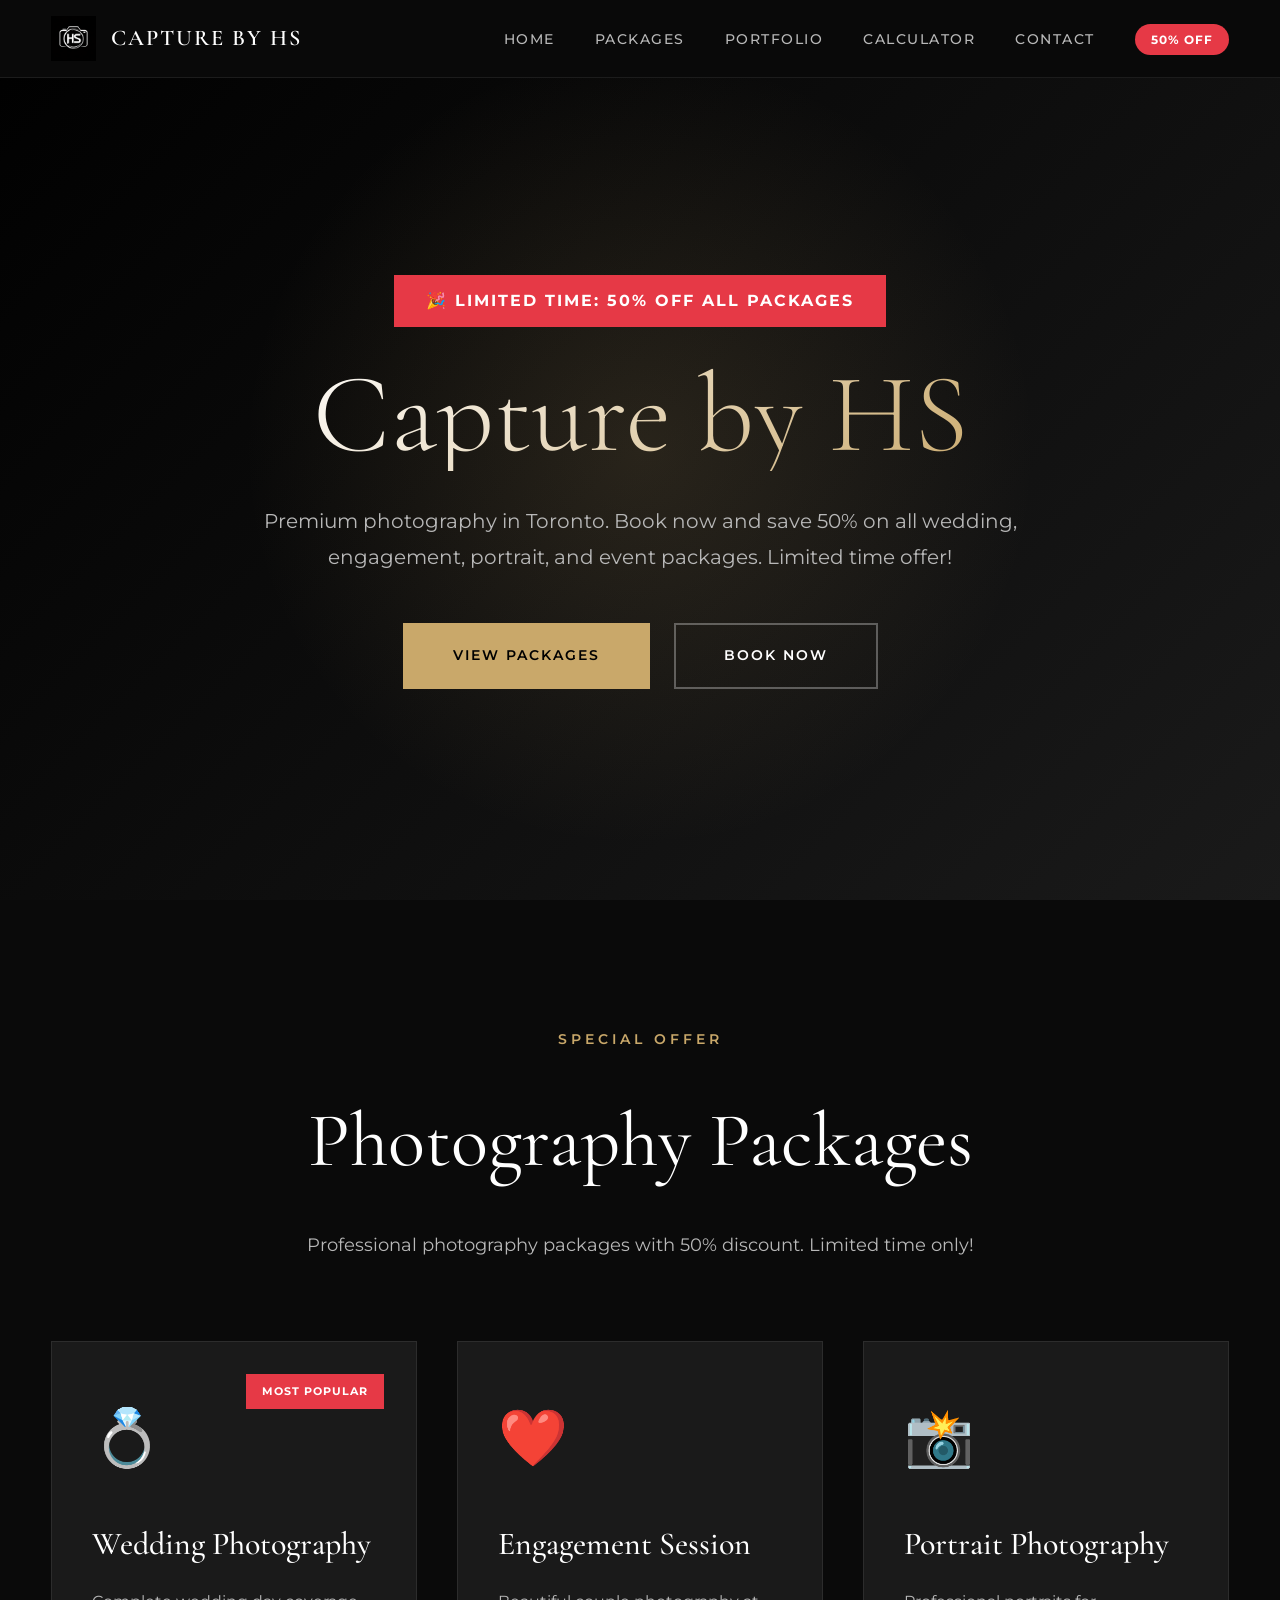
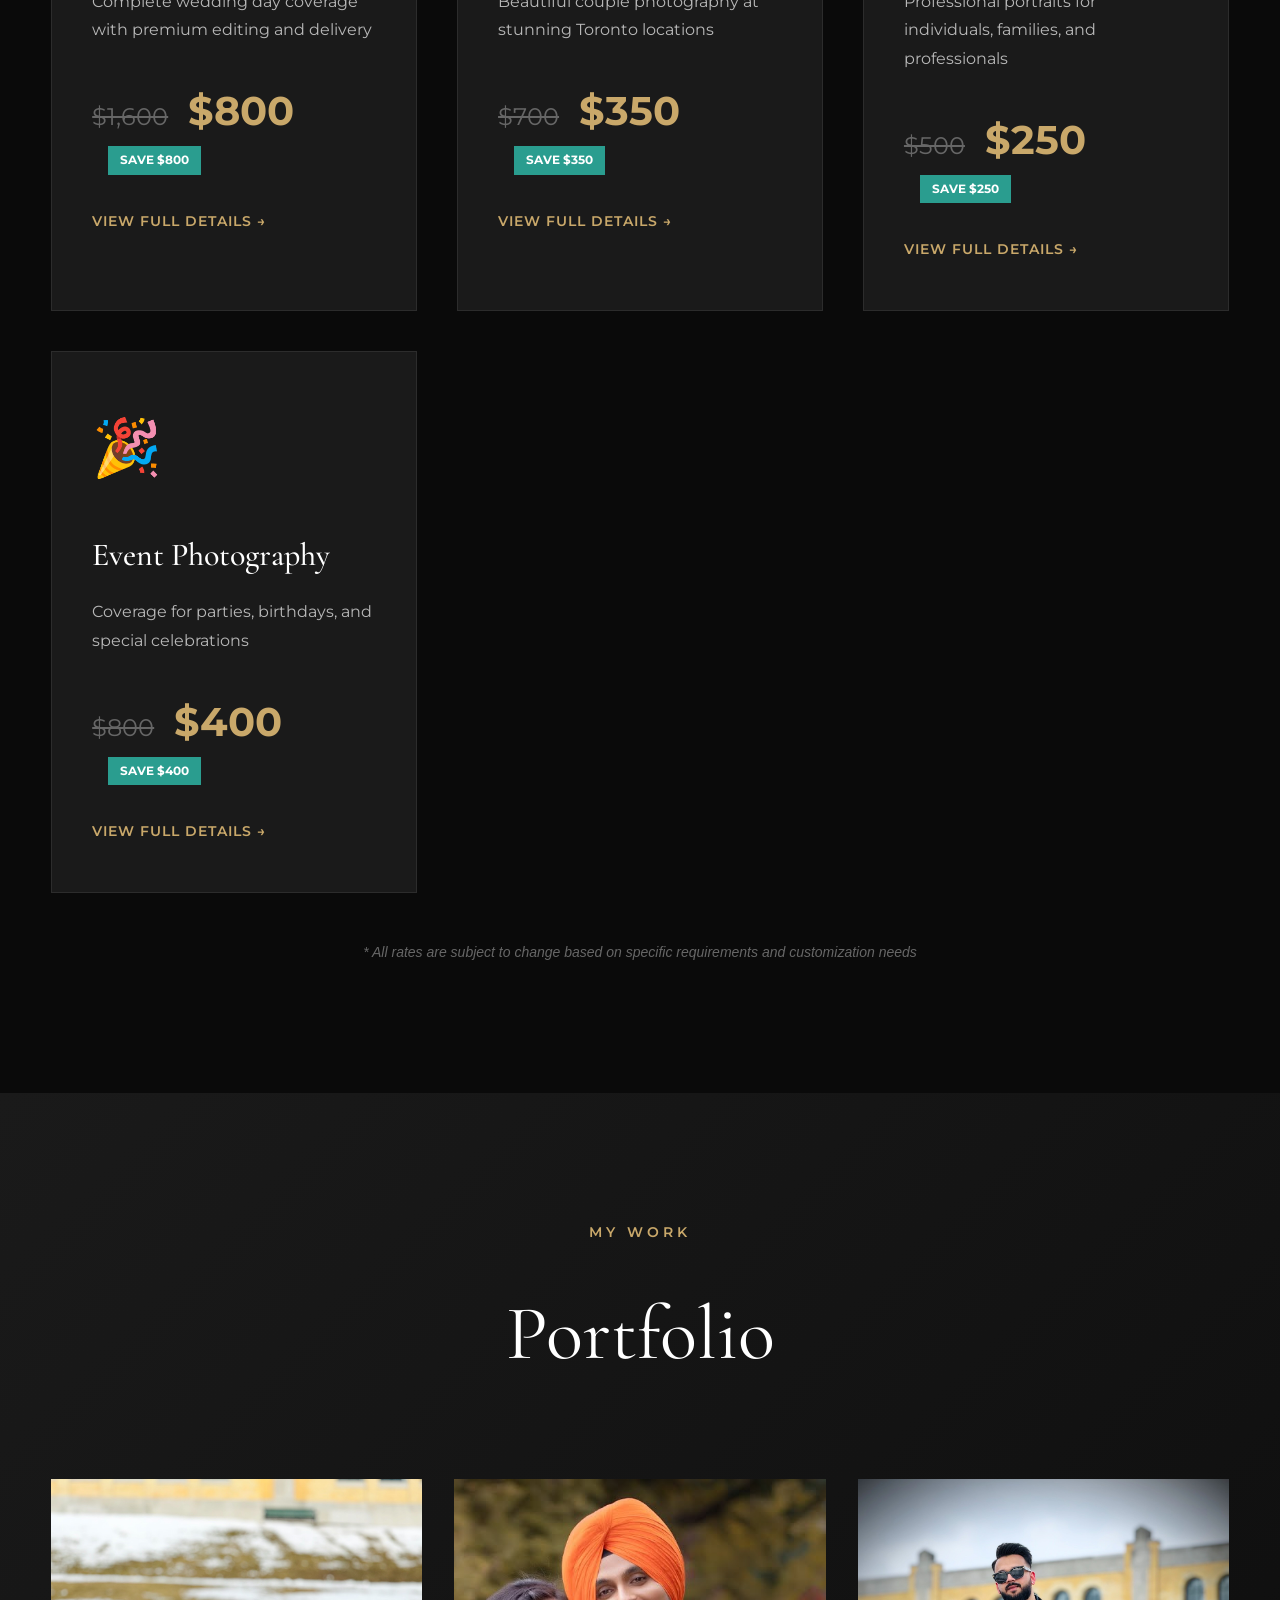
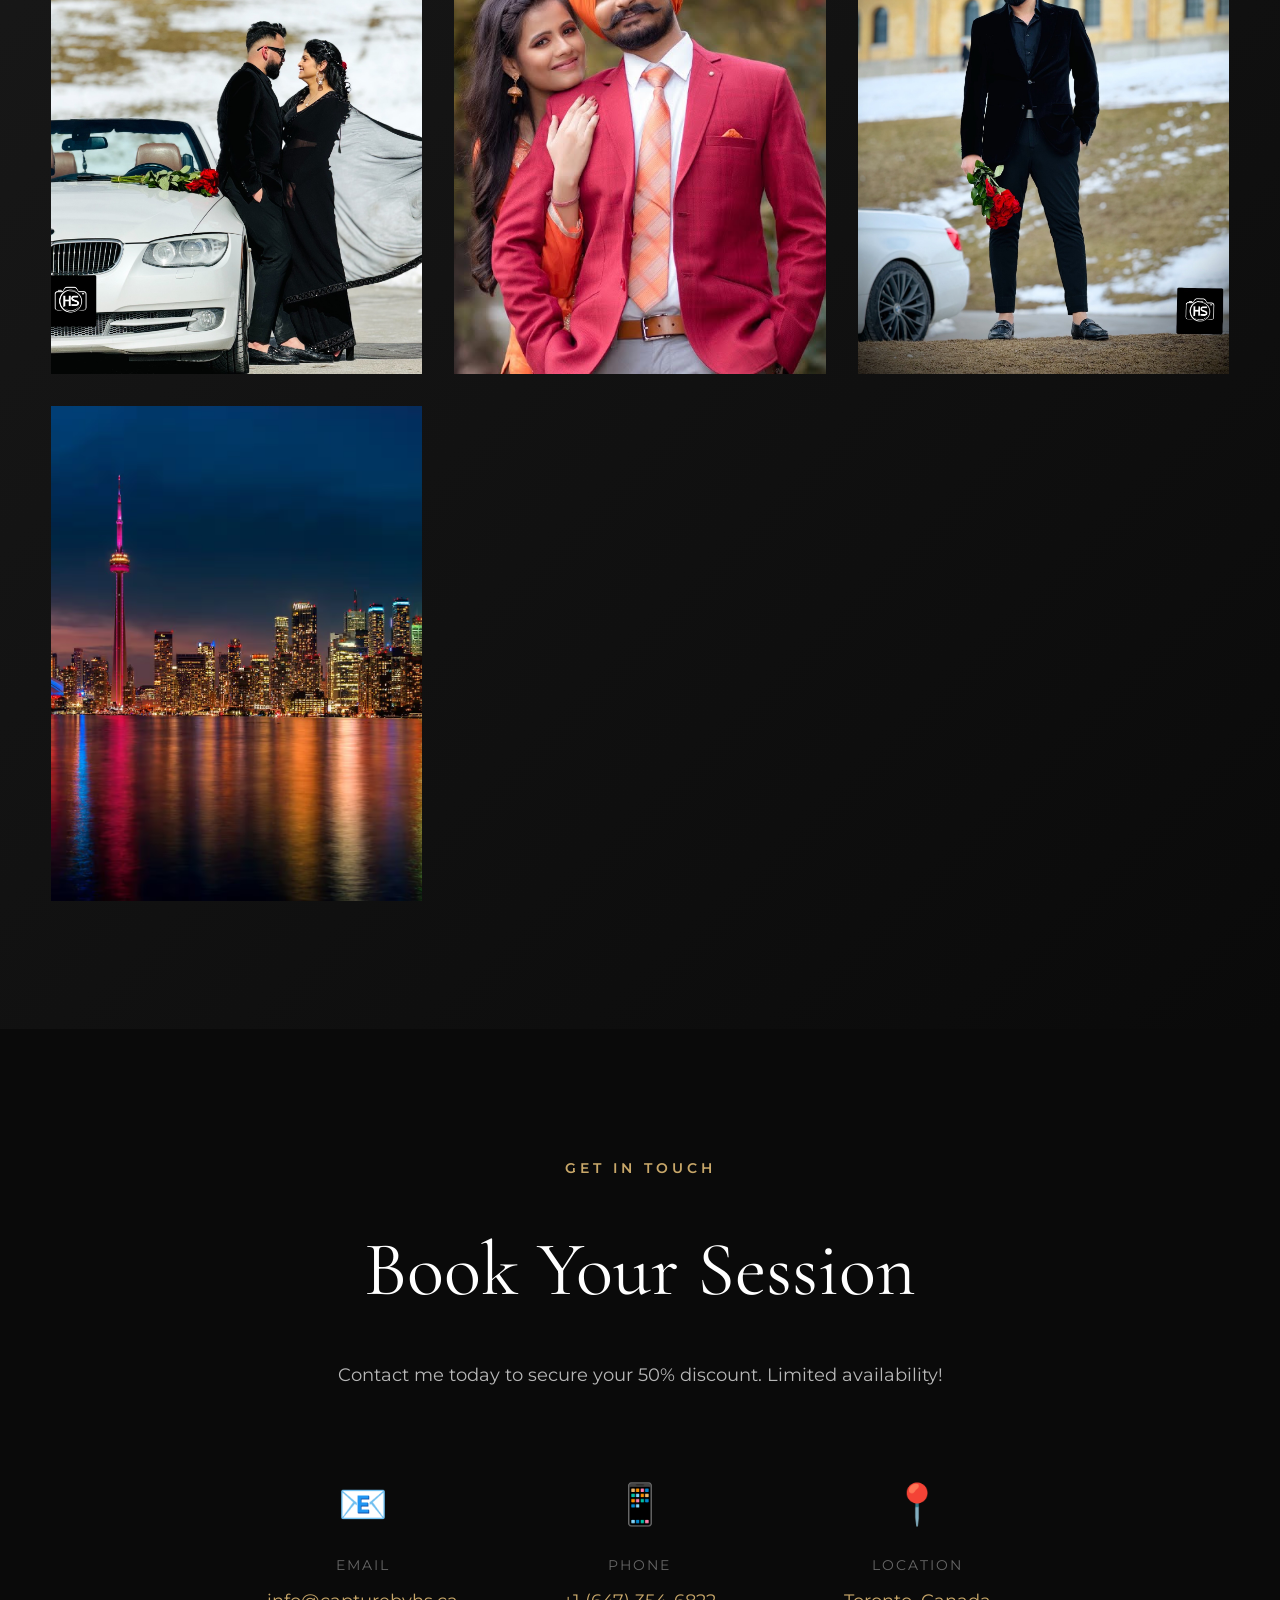
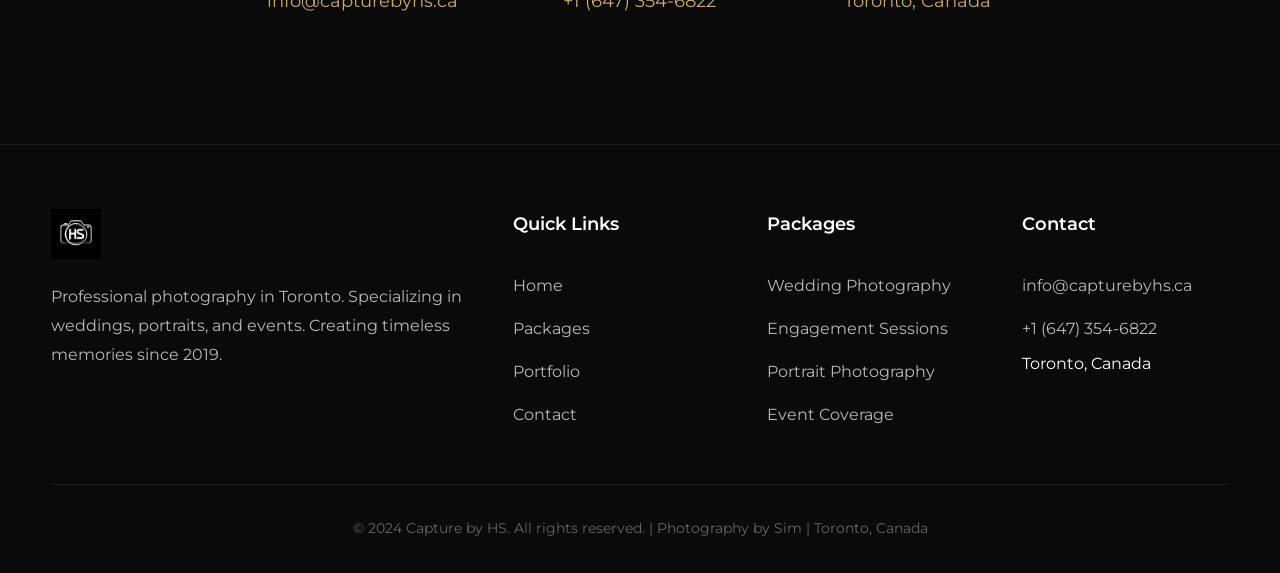
==== commit 2d2ea6a9: "Add files via upload" ====
--- a/index.html
+++ b/index.html
@@ -539,7 +539,8 @@
                 <li><a href="index.html" class="nav-link">Home</a></li>
                 <li><a href="index.html#packages" class="nav-link">Packages</a></li>
                 <li><a href="index.html#portfolio" class="nav-link">Portfolio</a></li>
-                <li><a href="index.html#contact" class="nav-link">Contact</a></li>
+                <li><a href="pricing-calculator.html" class="nav-link">Calculator</a></li>
+                <li><a href="contact.html" class="nav-link">Contact</a></li>
                 <li><span class="discount-badge">50% OFF</span></li>
             </ul>
 
